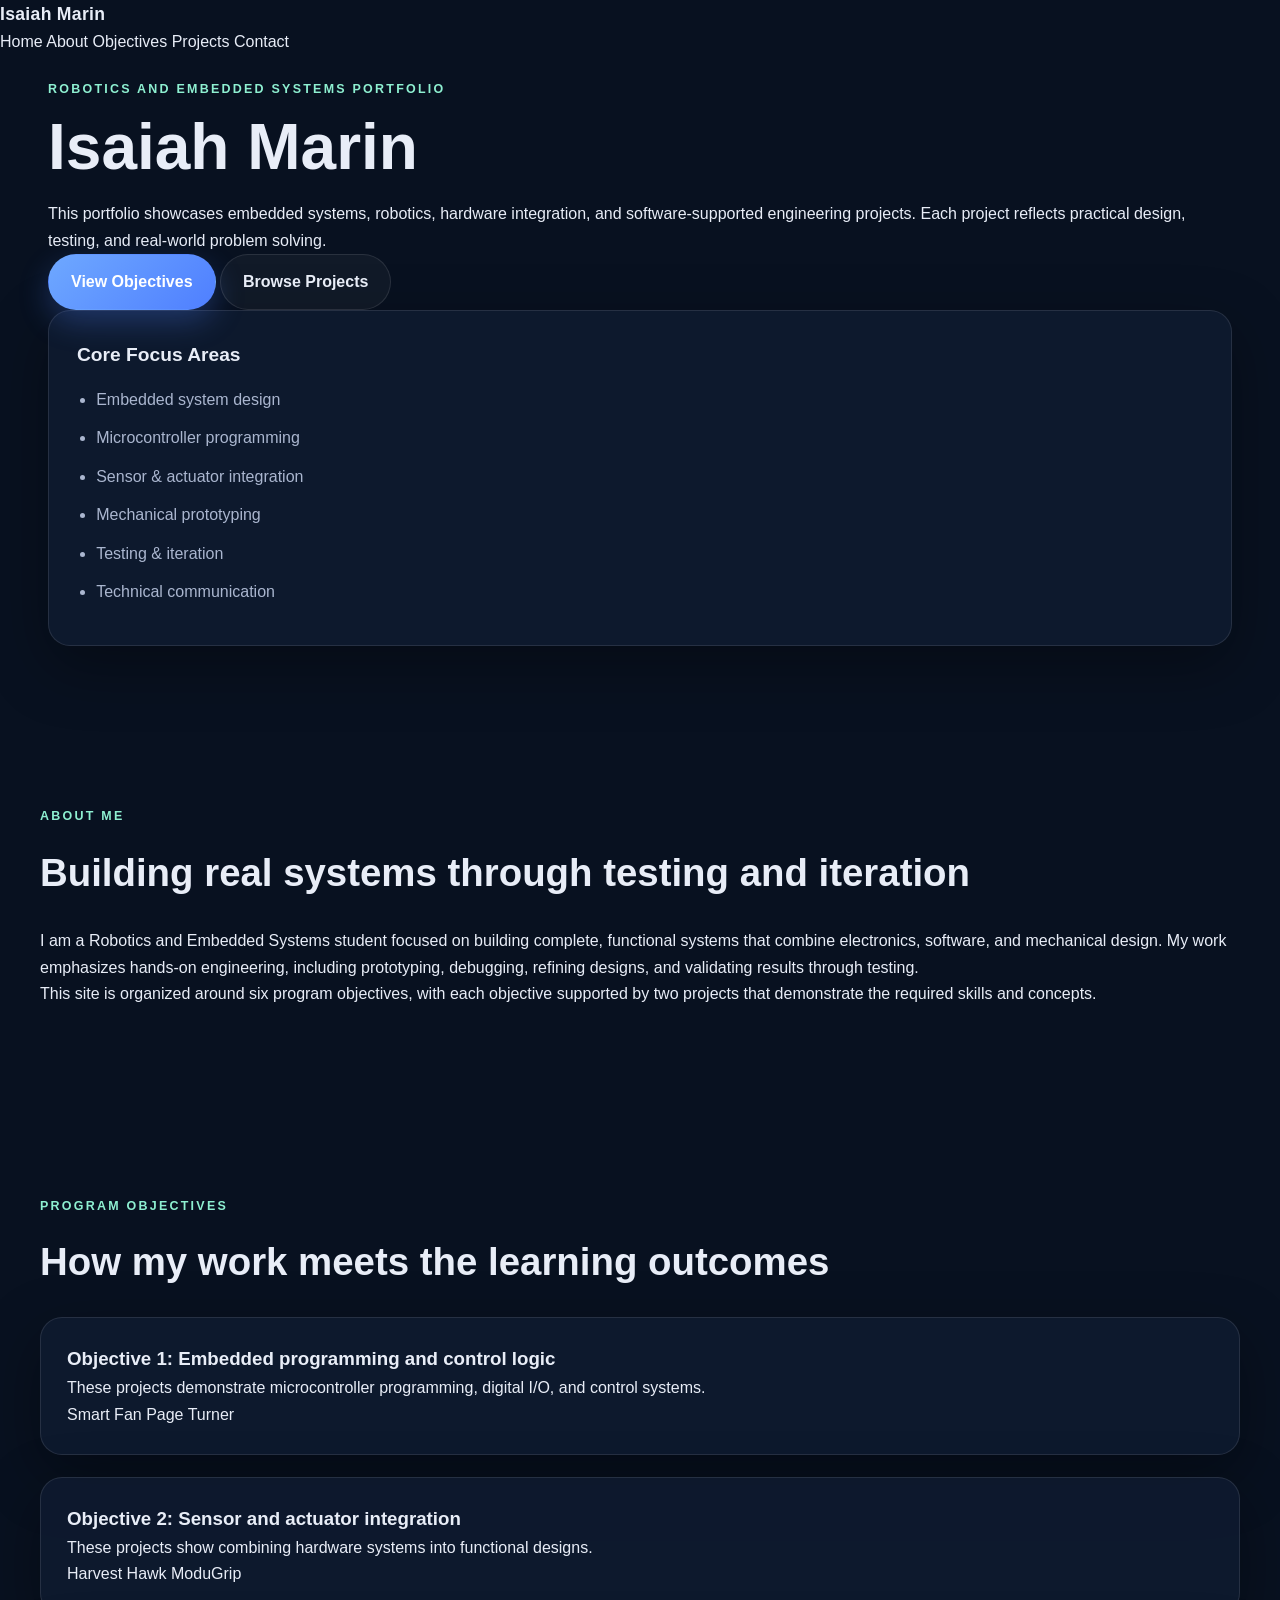
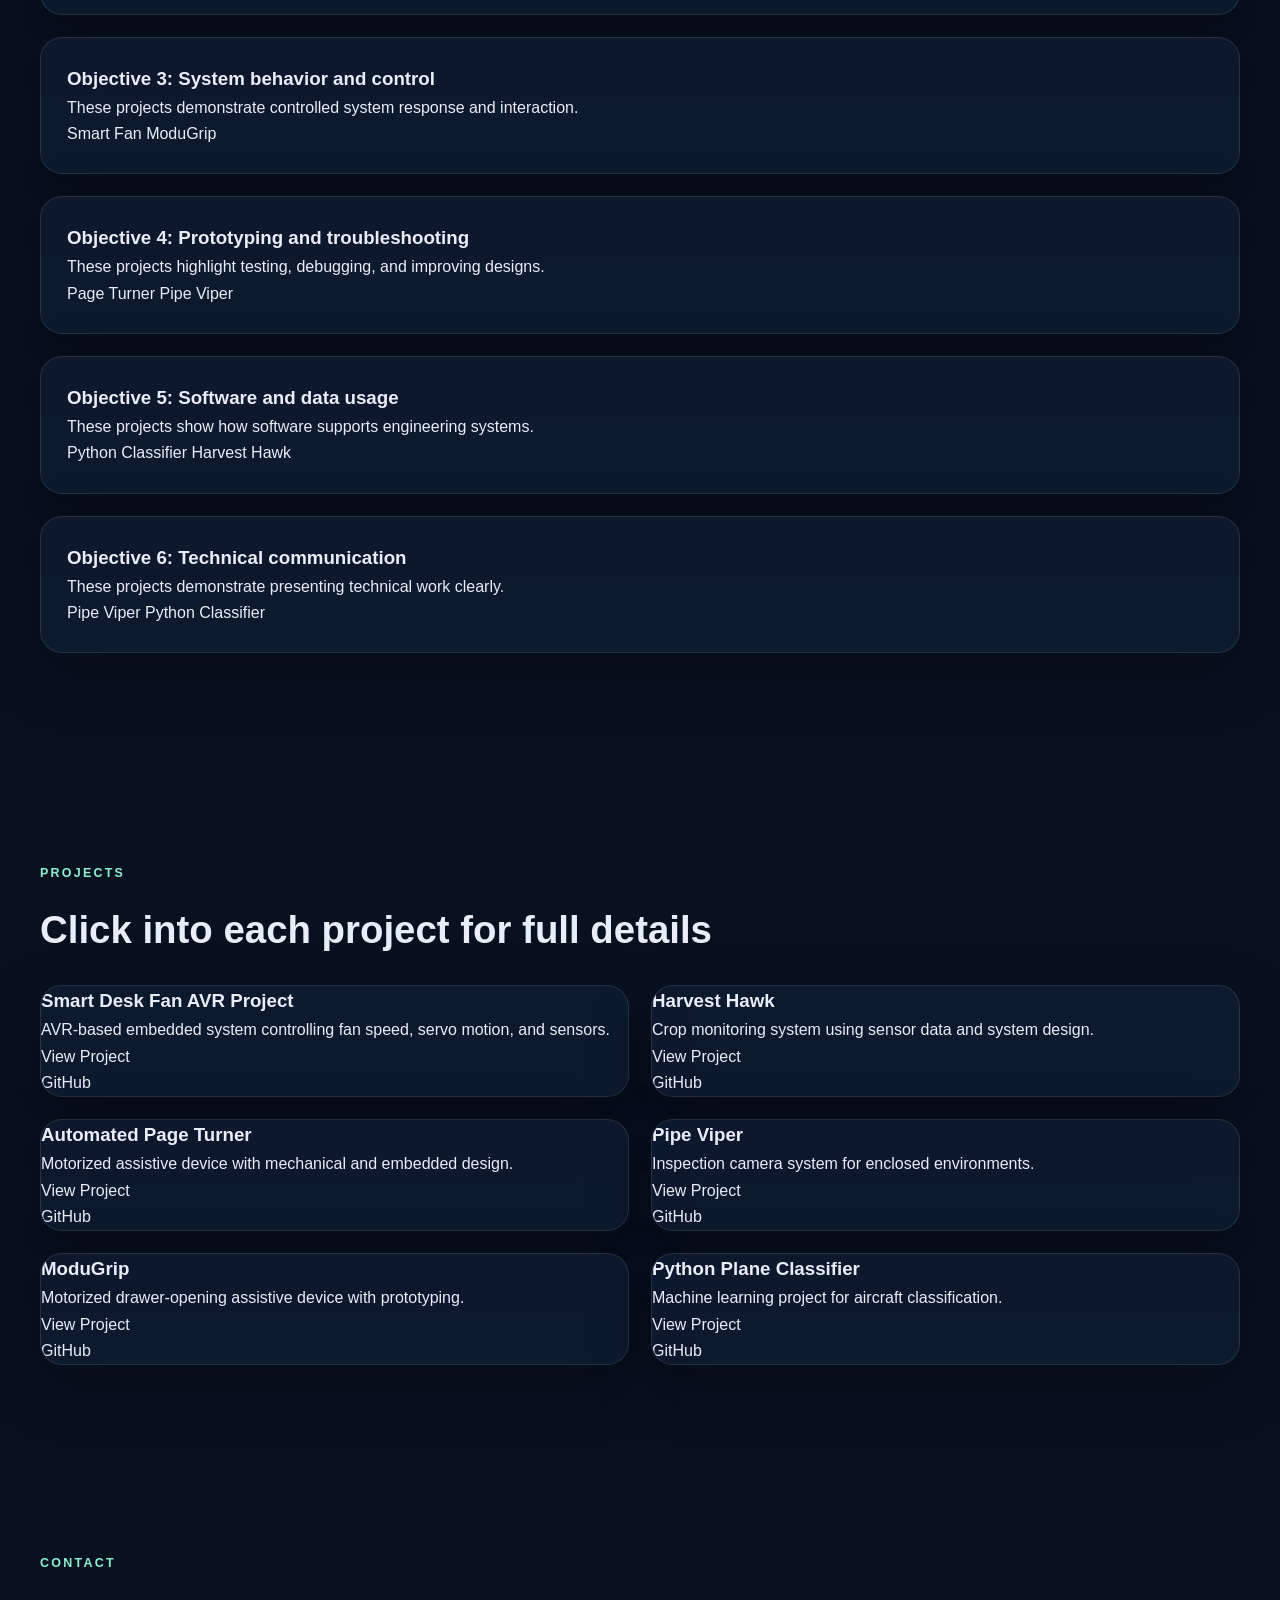
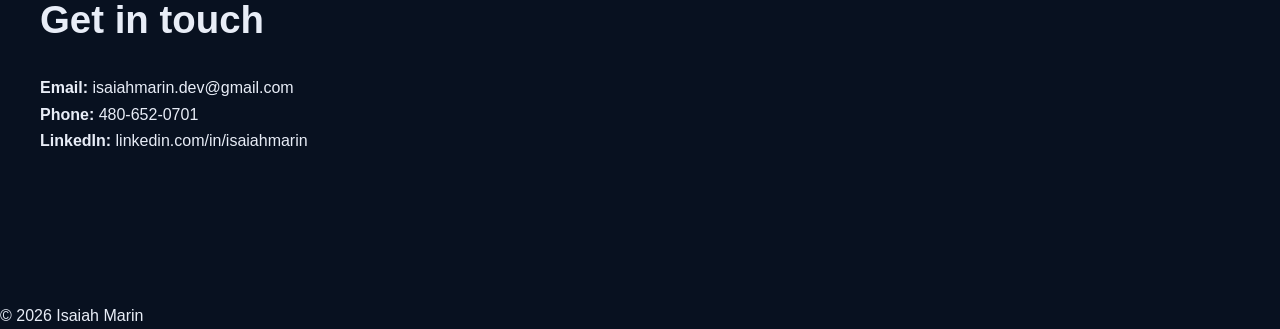
==== index.html @ 15bcbe4c "Update index.html" ====
<!DOCTYPE html>
<html lang="en">
<head>
  <meta charset="UTF-8" />
  <meta name="viewport" content="width=device-width, initial-scale=1.0" />
  <title>Isaiah Marin | Robotics and Embedded Systems Portfolio</title>
  <meta
    name="description"
    content="Robotics and Embedded Systems portfolio for Isaiah Marin featuring Smart Desk Fan, Harvest Hawk, Automated Page Turner, Pipe Viper, ModuGrip, and Python Plane Classifier."
  />
  <link rel="stylesheet" href="style.css" />
</head>
<body>
  <header class="site-header">
    <div class="container nav-container">
      <a href="index.html" class="logo">Isaiah Marin</a>

      <button class="menu-toggle" id="menu-toggle">☰</button>

      <nav class="site-nav" id="site-nav">
        <a href="#home">Home</a>
        <a href="#about">About</a>
        <a href="#objectives">Objectives</a>
        <a href="#projects">Projects</a>
        <a href="#contact">Contact</a>
      </nav>
    </div>
  </header>

  <main>

    <!-- HERO -->
    <section class="hero" id="home">
      <div class="container hero-grid">
        <div class="hero-text">
          <p class="eyebrow">Robotics and Embedded Systems Portfolio</p>
          <h1>Isaiah Marin</h1>
          <p class="hero-subtext">
            This portfolio showcases embedded systems, robotics, hardware integration,
            and software-supported engineering projects. Each project reflects practical
            design, testing, and real-world problem solving.
          </p>
          <div class="hero-actions">
            <a href="#objectives" class="btn btn-primary">View Objectives</a>
            <a href="#projects" class="btn btn-secondary">Browse Projects</a>
          </div>
        </div>

        <div class="hero-card">
          <h2>Core Focus Areas</h2>
          <ul>
            <li>Embedded system design</li>
            <li>Microcontroller programming</li>
            <li>Sensor & actuator integration</li>
            <li>Mechanical prototyping</li>
            <li>Testing & iteration</li>
            <li>Technical communication</li>
          </ul>
        </div>
      </div>
    </section>

    <!-- ABOUT -->
    <section class="section" id="about">
      <div class="container">
        <div class="section-heading">
          <p class="eyebrow">About Me</p>
          <h2>Building real systems through testing and iteration</h2>
        </div>

        <div class="content-card">
          <p>
            I am a Robotics and Embedded Systems student focused on building complete,
            functional systems that combine electronics, software, and mechanical design.
            My work emphasizes hands-on engineering, including prototyping, debugging,
            refining designs, and validating results through testing.
          </p>
          <p>
            This site is organized around six program objectives, with each objective
            supported by two projects that demonstrate the required skills and concepts.
          </p>
        </div>
      </div>
    </section>

    <!-- OBJECTIVES -->
    <section class="section section-alt" id="objectives">
      <div class="container">
        <div class="section-heading">
          <p class="eyebrow">Program Objectives</p>
          <h2>How my work meets the learning outcomes</h2>
        </div>

        <div class="objective-grid">

          <!-- OBJ 1 -->
          <article class="objective-card">
            <h3>Objective 1: Embedded programming and control logic</h3>
            <p>These projects demonstrate microcontroller programming, digital I/O, and control systems.</p>
            <div class="project-links">
              <a href="smart-fan.html" class="project-pill">Smart Fan</a>
              <a href="page-turner.html" class="project-pill">Page Turner</a>
            </div>
          </article>

          <!-- OBJ 2 -->
          <article class="objective-card">
            <h3>Objective 2: Sensor and actuator integration</h3>
            <p>These projects show combining hardware systems into functional designs.</p>
            <div class="project-links">
              <a href="harvest-hawk.html" class="project-pill">Harvest Hawk</a>
              <a href="modugrip.html" class="project-pill">ModuGrip</a>
            </div>
          </article>

          <!-- OBJ 3 -->
          <article class="objective-card">
            <h3>Objective 3: System behavior and control</h3>
            <p>These projects demonstrate controlled system response and interaction.</p>
            <div class="project-links">
              <a href="smart-fan.html" class="project-pill">Smart Fan</a>
              <a href="modugrip.html" class="project-pill">ModuGrip</a>
            </div>
          </article>

          <!-- OBJ 4 -->
          <article class="objective-card">
            <h3>Objective 4: Prototyping and troubleshooting</h3>
            <p>These projects highlight testing, debugging, and improving designs.</p>
            <div class="project-links">
              <a href="page-turner.html" class="project-pill">Page Turner</a>
              <a href="pipe-viper.html" class="project-pill">Pipe Viper</a>
            </div>
          </article>

          <!-- OBJ 5 -->
          <article class="objective-card">
            <h3>Objective 5: Software and data usage</h3>
            <p>These projects show how software supports engineering systems.</p>
            <div class="project-links">
              <a href="python-ml.html" class="project-pill">Python Classifier</a>
              <a href="harvest-hawk.html" class="project-pill">Harvest Hawk</a>
            </div>
          </article>

          <!-- OBJ 6 -->
          <article class="objective-card">
            <h3>Objective 6: Technical communication</h3>
            <p>These projects demonstrate presenting technical work clearly.</p>
            <div class="project-links">
              <a href="pipe-viper.html" class="project-pill">Pipe Viper</a>
              <a href="python-ml.html" class="project-pill">Python Classifier</a>
            </div>
          </article>

        </div>
      </div>
    </section>

    <!-- PROJECTS -->
    <section class="section" id="projects">
      <div class="container">
        <div class="section-heading">
          <p class="eyebrow">Projects</p>
          <h2>Click into each project for full details</h2>
        </div>

        <div class="project-grid">

          <article class="project-card">
            <h3>Smart Desk Fan AVR Project</h3>
            <p>AVR-based embedded system controlling fan speed, servo motion, and sensors.</p>
            <a href="smart-fan.html" class="text-link">View Project</a><br>
            <a href="https://github.com/IsaiahMarin/Smart-Fan" target="_blank">GitHub</a>
          </article>

          <article class="project-card">
            <h3>Harvest Hawk</h3>
            <p>Crop monitoring system using sensor data and system design.</p>
            <a href="harvest-hawk.html" class="text-link">View Project</a><br>
            <a href="https://github.com/IsaiahMarin/Harvest-Hawk" target="_blank">GitHub</a>
          </article>

          <article class="project-card">
            <h3>Automated Page Turner</h3>
            <p>Motorized assistive device with mechanical and embedded design.</p>
            <a href="page-turner.html" class="text-link">View Project</a><br>
            <a href="https://github.com/IsaiahMarin/Automated-Page-Turner" target="_blank">GitHub</a>
          </article>

          <article class="project-card">
            <h3>Pipe Viper</h3>
            <p>Inspection camera system for enclosed environments.</p>
            <a href="pipe-viper.html" class="text-link">View Project</a><br>
            <a href="https://github.com/IsaiahMarin/Pipe-Viper" target="_blank">GitHub</a>
          </article>

          <article class="project-card">
            <h3>ModuGrip</h3>
            <p>Motorized drawer-opening assistive device with prototyping.</p>
            <a href="modugrip.html" class="text-link">View Project</a><br>
            <a href="https://github.com/IsaiahMarin/Modugrip" target="_blank">GitHub</a>
          </article>

          <article class="project-card">
            <h3>Python Plane Classifier</h3>
            <p>Machine learning project for aircraft classification.</p>
            <a href="python-ml.html" class="text-link">View Project</a><br>
            <a href="https://github.com/IsaiahMarin/Plane-Classifier" target="_blank">GitHub</a>
          </article>

        </div>
      </div>
    </section>

    <!-- CONTACT -->
    <section class="section" id="contact">
      <div class="container">
        <div class="section-heading">
          <p class="eyebrow">Contact</p>
          <h2>Get in touch</h2>
        </div>

        <div class="content-card">
          <p><strong>Email:</strong> isaiahmarin.dev@gmail.com</p>
          <p><strong>Phone:</strong> 480-652-0701</p>
          <p><strong>LinkedIn:</strong>
            <a href="https://www.linkedin.com/in/isaiahmarin/" target="_blank">
              linkedin.com/in/isaiahmarin
            </a>
          </p>
        </div>
      </div>
    </section>

  </main>

  <footer class="site-footer">
    <div class="container">
      <p>© 2026 Isaiah Marin</p>
    </div>
  </footer>

  <script src="script.js"></script>
</body>
</html>
---- style.css ----
:root {
  --bg: #081120;
  --bg-secondary: #0f1b31;
  --panel: rgba(15, 27, 49, 0.82);
  --panel-strong: rgba(18, 31, 56, 0.95);
  --text: #e8edf7;
  --muted: #aab6cf;
  --accent: #6ea8ff;
  --accent-2: #8ef0d1;
  --border: rgba(255, 255, 255, 0.1);
  --shadow: 0 20px 60px rgba(0, 0, 0, 0.35);
  --radius: 22px;
  --max-width: 1200px;
}

* {
  margin: 0;
  padding: 0;
  box-sizing: border-box;
}

html {
  scroll-behavior: smooth;
}

body {
  font-family: Arial, Helvetica, sans-serif;
  background: var(--bg);
  color: var(--text);
  line-height: 1.65;
  overflow-x: hidden;
}

.site-bg {
  position: fixed;
  inset: 0;
  background:
    radial-gradient(circle at top left, rgba(110, 168, 255, 0.18), transparent 35%),
    radial-gradient(circle at top right, rgba(142, 240, 209, 0.12), transparent 30%),
    linear-gradient(180deg, #07101d 0%, #091426 40%, #081120 100%);
  z-index: -1;
}

a {
  text-decoration: none;
  color: inherit;
}

img {
  max-width: 100%;
  display: block;
}

ul {
  padding-left: 1.2rem;
}

.hero {
  width: 100%;
  padding: 24px 24px 80px;
}

.navbar {
  max-width: var(--max-width);
  margin: 0 auto 64px;
  padding: 18px 22px;
  display: flex;
  align-items: center;
  justify-content: space-between;
  background: rgba(7, 16, 29, 0.7);
  border: 1px solid var(--border);
  border-radius: 18px;
  backdrop-filter: blur(12px);
  box-shadow: var(--shadow);
  position: sticky;
  top: 16px;
  z-index: 100;
}

.logo {
  font-size: 1.1rem;
  font-weight: 700;
  letter-spacing: 0.3px;
}

.nav-links {
  display: flex;
  gap: 24px;
  align-items: center;
}

.nav-links a {
  color: var(--muted);
  transition: 0.25s ease;
}

.nav-links a:hover {
  color: var(--text);
}

.menu-toggle {
  display: none;
  background: transparent;
  border: 1px solid var(--border);
  color: var(--text);
  font-size: 1.25rem;
  padding: 8px 12px;
  border-radius: 12px;
  cursor: pointer;
}

.hero-content {
  max-width: var(--max-width);
  margin: 0 auto;
  min-height: 72vh;
  display: grid;
  grid-template-columns: 1.15fr 0.85fr;
  gap: 32px;
  align-items: center;
}

.eyebrow,
.section-label {
  color: var(--accent-2);
  text-transform: uppercase;
  letter-spacing: 0.18em;
  font-size: 0.78rem;
  margin-bottom: 14px;
  font-weight: 700;
}

.hero-text h1 {
  font-size: clamp(2.7rem, 5vw, 4.8rem);
  line-height: 1.05;
  margin-bottom: 20px;
  max-width: 12ch;
}

.hero-description {
  color: var(--muted);
  max-width: 640px;
  font-size: 1.08rem;
  margin-bottom: 28px;
}

.hero-buttons {
  display: flex;
  gap: 16px;
  flex-wrap: wrap;
}

.btn {
  display: inline-flex;
  align-items: center;
  justify-content: center;
  padding: 14px 22px;
  border-radius: 999px;
  font-weight: 700;
  transition: 0.25s ease;
  border: 1px solid transparent;
}

.btn:hover {
  transform: translateY(-2px);
}

.btn-primary {
  background: linear-gradient(135deg, var(--accent), #4f7fff);
  color: white;
  box-shadow: 0 12px 30px rgba(78, 128, 255, 0.28);
}

.btn-secondary {
  background: rgba(255, 255, 255, 0.04);
  border-color: var(--border);
  color: var(--text);
}

.hero-panel {
  display: flex;
  flex-direction: column;
  gap: 20px;
}

.hero-card,
.card,
.project-card,
.objective-card {
  background: var(--panel);
  border: 1px solid var(--border);
  border-radius: var(--radius);
  box-shadow: var(--shadow);
}

.hero-card {
  padding: 28px;
  transition: transform 0.25s ease, box-shadow 0.25s ease;
}

.hero-card:hover,
.card:hover {
  transform: translateY(-4px);
  box-shadow: 0 20px 50px rgba(0, 0, 0, 0.42);
}

.hero-card h2 {
  margin-bottom: 16px;
  font-size: 1.2rem;
}

.hero-card li {
  margin-bottom: 12px;
  color: var(--muted);
}

.hero-card li a:hover {
  color: var(--accent);
}

.mini-card p {
  color: var(--muted);
}

main {
  padding: 0 24px 40px;
}

.section {
  max-width: var(--max-width);
  margin: 0 auto 28px;
  padding: 80px 0;
}

.section-heading {
  margin-bottom: 24px;
}

.section-heading h2 {
  font-size: clamp(1.8rem, 3vw, 2.6rem);
}

.card,
.objective-card {
  padding: 26px;
  transition: transform 0.25s ease, box-shadow 0.25s ease;
  margin-bottom: 22px;
}

.card h1,
.card h2,
.card h3 {
  margin-bottom: 12px;
}

.card p + p {
  margin-top: 14px;
}

.card p,
.card li {
  color: var(--text);
}

.card strong {
  color: var(--text);
}

.project-grid {
  display: grid;
  grid-template-columns: repeat(2, 1fr);
  gap: 22px;
}

.project-card {
  overflow: hidden;
  transition: transform 0.25s ease, border-color 0.25s ease, box-shadow 0.25s ease;
}

.project-card:hover {
  transform: translateY(-6px);
  border-color: rgba(110, 168, 255, 0.35);
  box-shadow: 0 24px 60px rgba(0, 0, 0, 0.4);
}

.project-image {
  height: 220px;
  overflow: hidden;
  border-bottom: 1px solid var(--border);
}

.project-image img {
  width: 100%;
  height: 100%;
  object-fit: cover;
  transition: transform 0.45s ease;
}

.project-card:hover .project-image img {
  transform: scale(1.06);
}

.project-card-content {
  padding: 22px;
}

.project-card-content h3 {
  margin-bottom: 10px;
}

.project-card-content p {
  color: var(--muted);
  margin-bottom: 16px;
}

.project-link {
  color: var(--accent);
  font-weight: 700;
}

.contact-link {
  color: var(--accent);
  font-weight: 700;
}

.skills-wrap {
  display: flex;
  gap: 12px;
  flex-wrap: wrap;
}

.skill-pill {
  padding: 12px 16px;
  border-radius: 999px;
  background: rgba(255, 255, 255, 0.05);
  border: 1px solid var(--border);
  color: var(--text);
  transition: 0.2s ease;
}

.skill-pill:hover {
  transform: translateY(-2px);
  border-color: rgba(110, 168, 255, 0.35);
}

.footer {
  padding: 24px;
  text-align: center;
  color: var(--muted);
  border-top: 1px solid rgba(255, 255, 255, 0.06);
}

.fade-in {
  opacity: 1;
  transform: translateY(0);
  transition: opacity 0.8s ease, transform 0.8s ease;
}

.fade-in.show {
  opacity: 1;
  transform: translateY(0);
}

/* Project pages */
.project-hero {
  margin-bottom: 20px;
}

.project-subtitle {
  color: var(--muted);
  margin-top: 10px;
}

.card img {
  width: 100%;
  max-width: 100%;
  height: auto;
  display: block;
  margin: 0 auto;
  border-radius: 14px;
  box-shadow: 0 10px 25px rgba(0, 0, 0, 0.3);
}

.project-hero.card {
  padding: 32px 26px;
}

/* Standard large project image blocks */
.project-image-large {
  overflow: hidden;
  border-radius: var(--radius);
  margin-bottom: 20px;
}

.project-image-large img {
  width: 100%;
  height: 340px;
  object-fit: cover;
  transition: transform 0.4s ease;
}

.project-image-large:hover img {
  transform: scale(1.03);
}

/* Harvest Hawk side-by-side image row */
.harvest-hawk-image-row {
  display: grid;
  grid-template-columns: 1fr 1fr;
  gap: 20px;
  margin-bottom: 22px;
}

.image-card-half {
  padding: 14px;
  margin-bottom: 0;
}

.image-card-half img {
  width: 100%;
  height: 260px;
  object-fit: cover;
  display: block;
  border-radius: 12px;
}

/* Buttons / utility */
.scroll-top-btn {
  position: fixed;
  right: 22px;
  bottom: 22px;
  width: 48px;
  height: 48px;
  border: none;
  border-radius: 999px;
  background: linear-gradient(135deg, var(--accent), #4f7fff);
  color: white;
  font-size: 1.2rem;
  cursor: pointer;
  box-shadow: 0 12px 30px rgba(78, 128, 255, 0.28);
  display: none;
  z-index: 200;
}

.scroll-top-btn.show {
  display: inline-flex;
  align-items: center;
  justify-content: center;
}

/* Responsive */
@media (max-width: 980px) {
  .hero-content,
  .project-grid {
    grid-template-columns: 1fr;
  }

  .hero-text h1 {
    max-width: 14ch;
  }
}

@media (max-width: 760px) {
  .navbar {
    padding: 16px 18px;
    margin-bottom: 40px;
  }

  .menu-toggle {
    display: inline-flex;
  }

  .nav-links {
    position: absolute;
    top: calc(100% + 10px);
    right: 0;
    width: 220px;
    padding: 16px;
    background: rgba(8, 17, 32, 0.96);
    border: 1px solid var(--border);
    border-radius: 18px;
    display: none;
    flex-direction: column;
    align-items: flex-start;
    box-shadow: var(--shadow);
  }

  .nav-links.open,
  .nav-links.active {
    display: flex;
  }

  .hero {
    padding-top: 18px;
  }

  .hero-text h1 {
    font-size: 2.6rem;
    max-width: 100%;
  }

  .hero-description {
    font-size: 1rem;
  }

  .project-image {
    height: 180px;
  }

  .project-image-large img {
    height: 240px;
  }

  .harvest-hawk-image-row {
    grid-template-columns: 1fr;
  }

  .image-card-half img {
    height: auto;
  }
}

/* Lightbox (click to expand image) */
.lightbox {
  position: fixed;
  top: 0;
  left: 0;
  width: 100%;
  height: 100%;
  background: rgba(0,0,0,0.85);
  display: none;
  align-items: center;
  justify-content: center;
  z-index: 999;
}

.lightbox img {
  max-width: 90%;
  max-height: 90%;
  border-radius: 12px;
  box-shadow: 0 20px 60px rgba(0,0,0,0.6);
  cursor: zoom-out;
}

.expandable-img {
  cursor: zoom-in;
  transition: transform 0.25s ease;
}

.expandable-img:hover {
  transform: scale(1.02);
}

.project-gallery-grid {
  display: grid;
  grid-template-columns: repeat(2, 1fr);
  gap: 20px;
  margin-bottom: 22px;
}

.project-gallery-grid.two-up {
  grid-template-columns: repeat(2, 1fr);
}

.project-gallery-grid .card {
  margin-bottom: 0;
}

.project-gallery-grid img {
  width: 100%;
  height: 260px;
  object-fit: cover;
  display: block;
  border-radius: 12px;
}

@media (max-width: 760px) {
  .project-gallery-grid,
  .project-gallery-grid.two-up {
    grid-template-columns: 1fr;
  }

  .project-gallery-grid img {
    height: auto;
  }
}
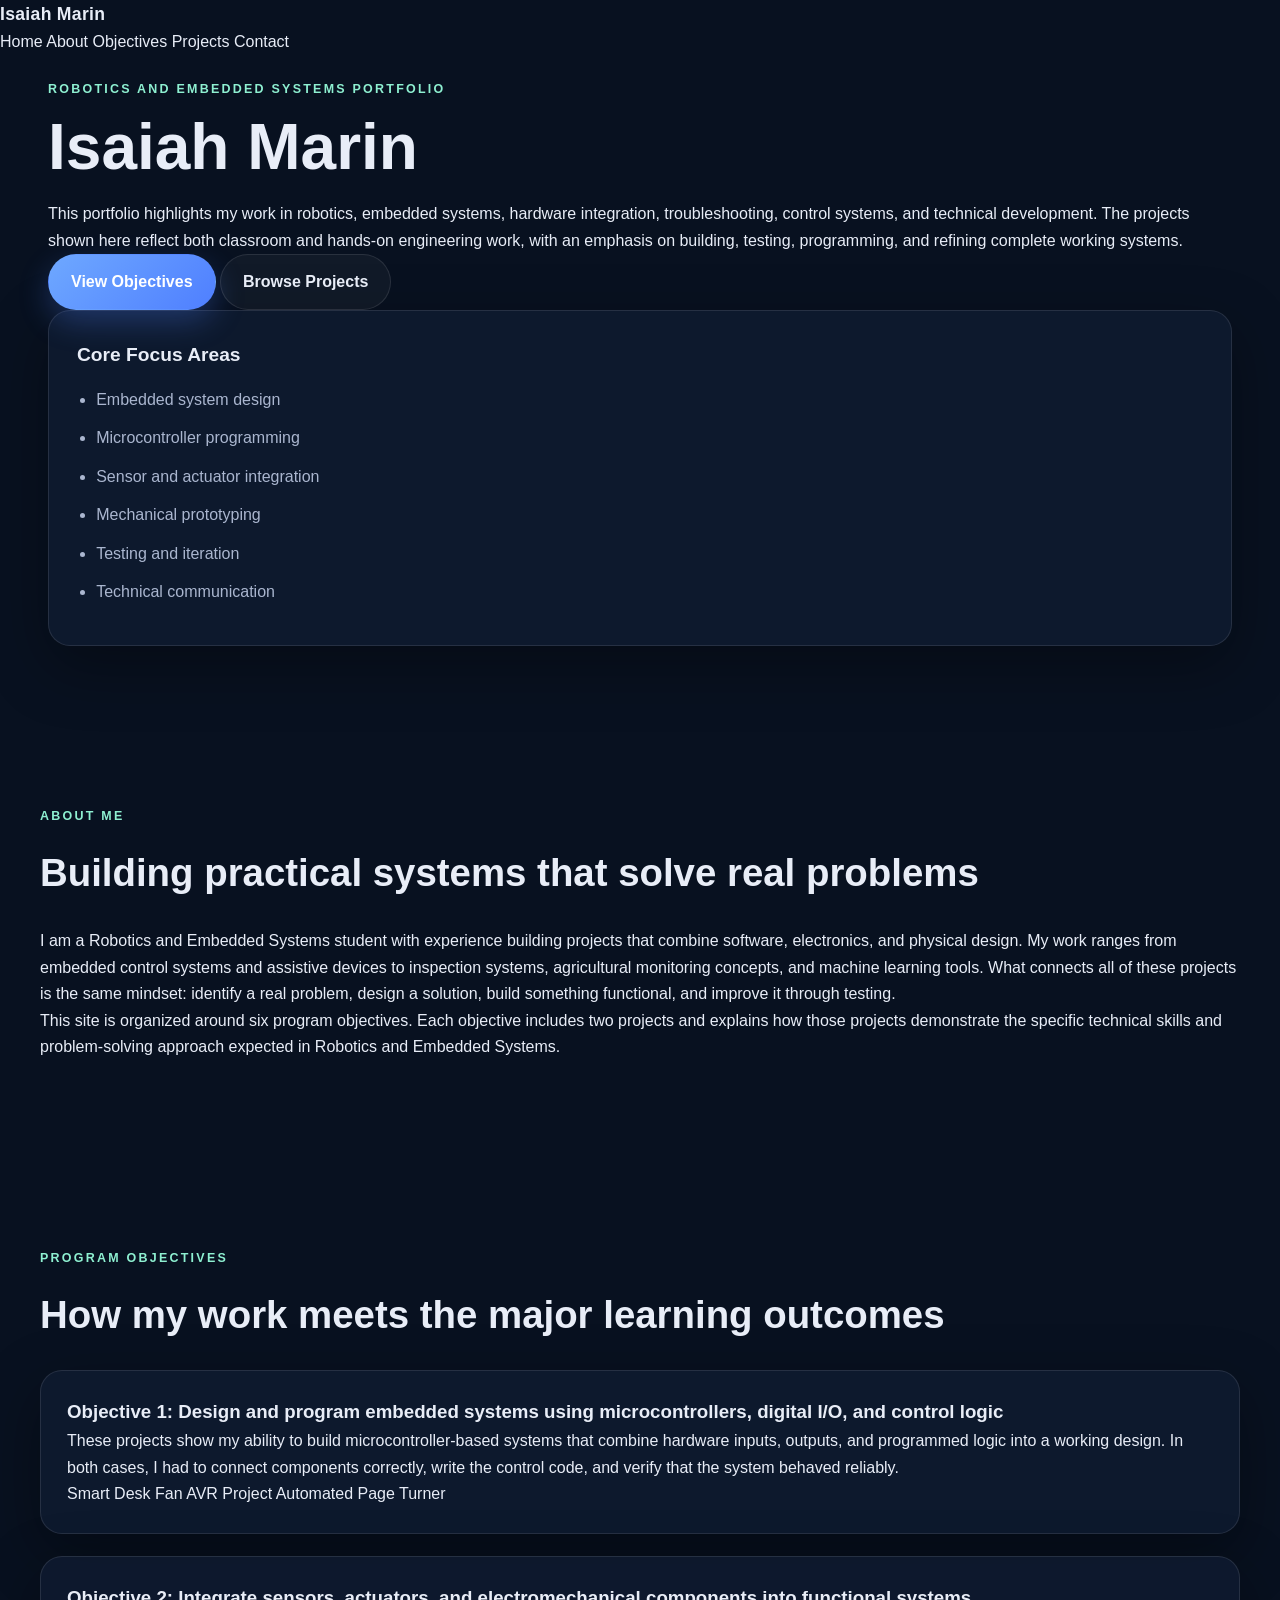
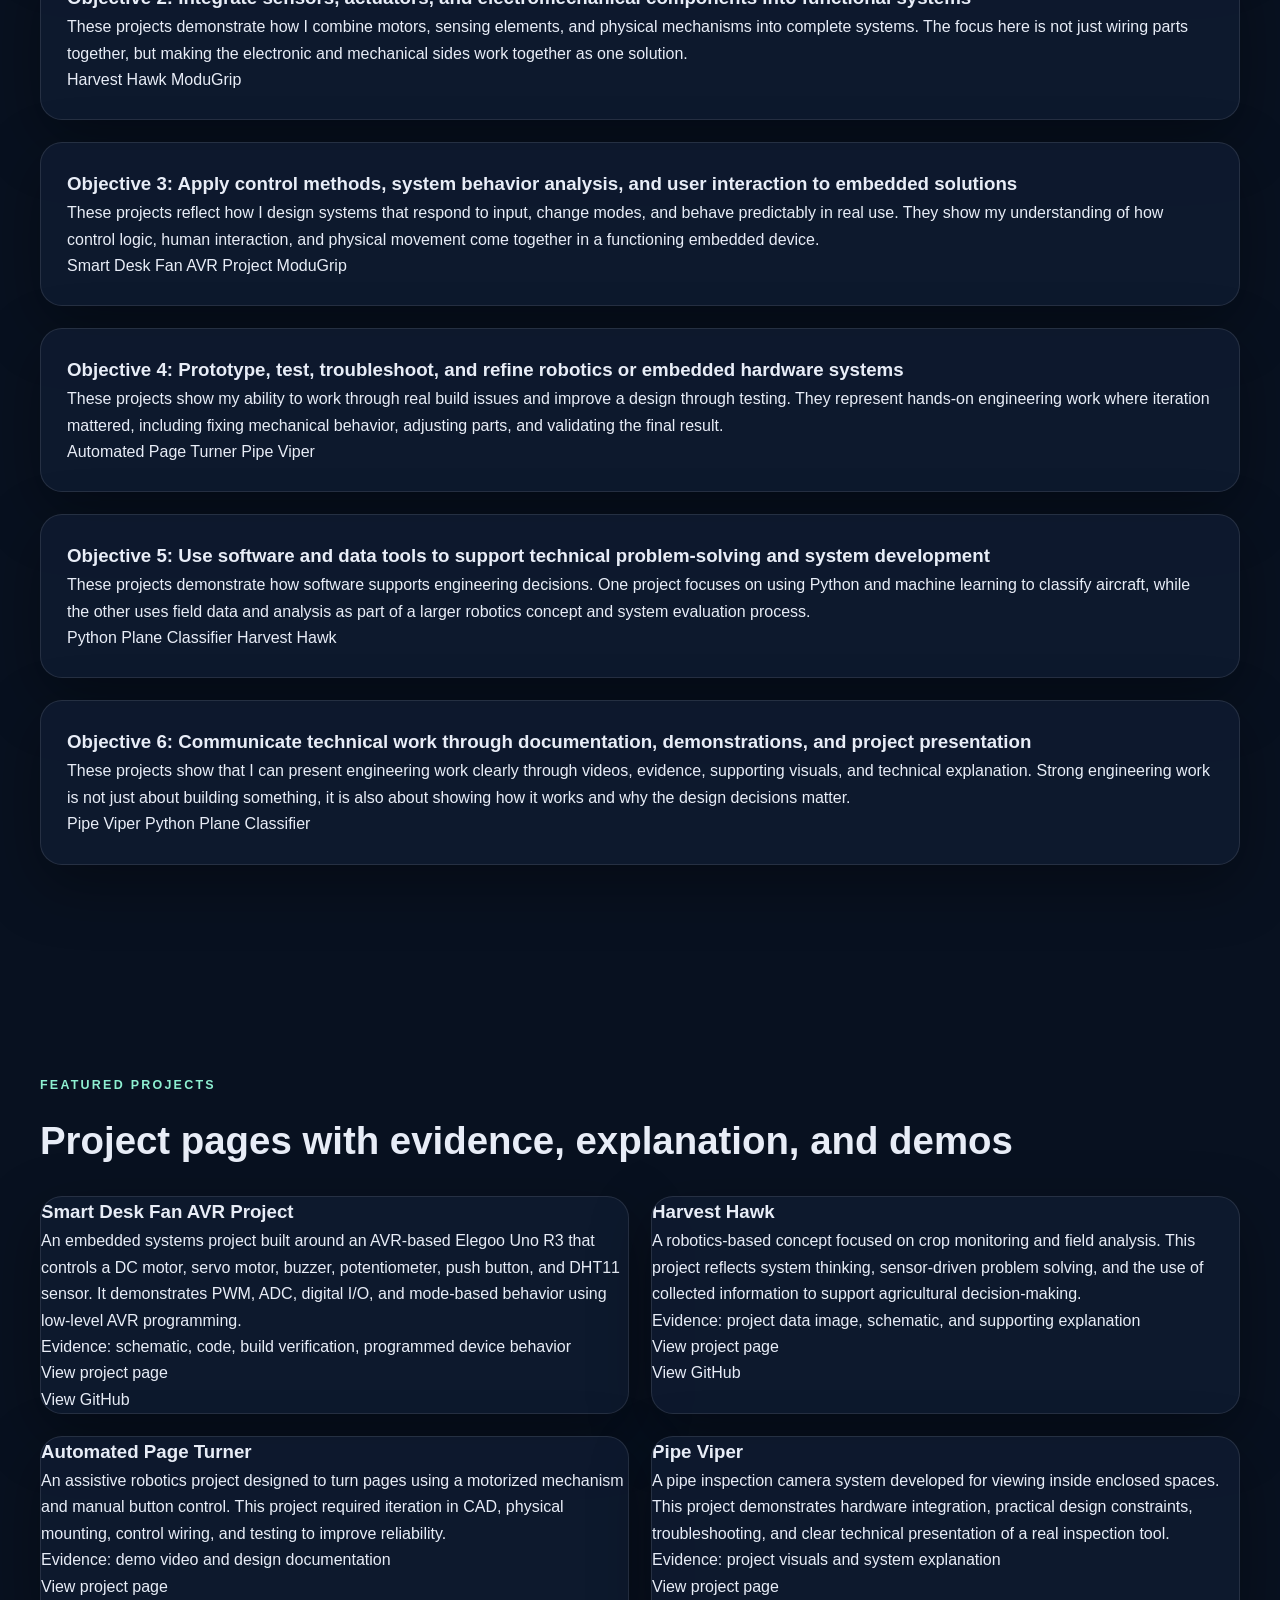
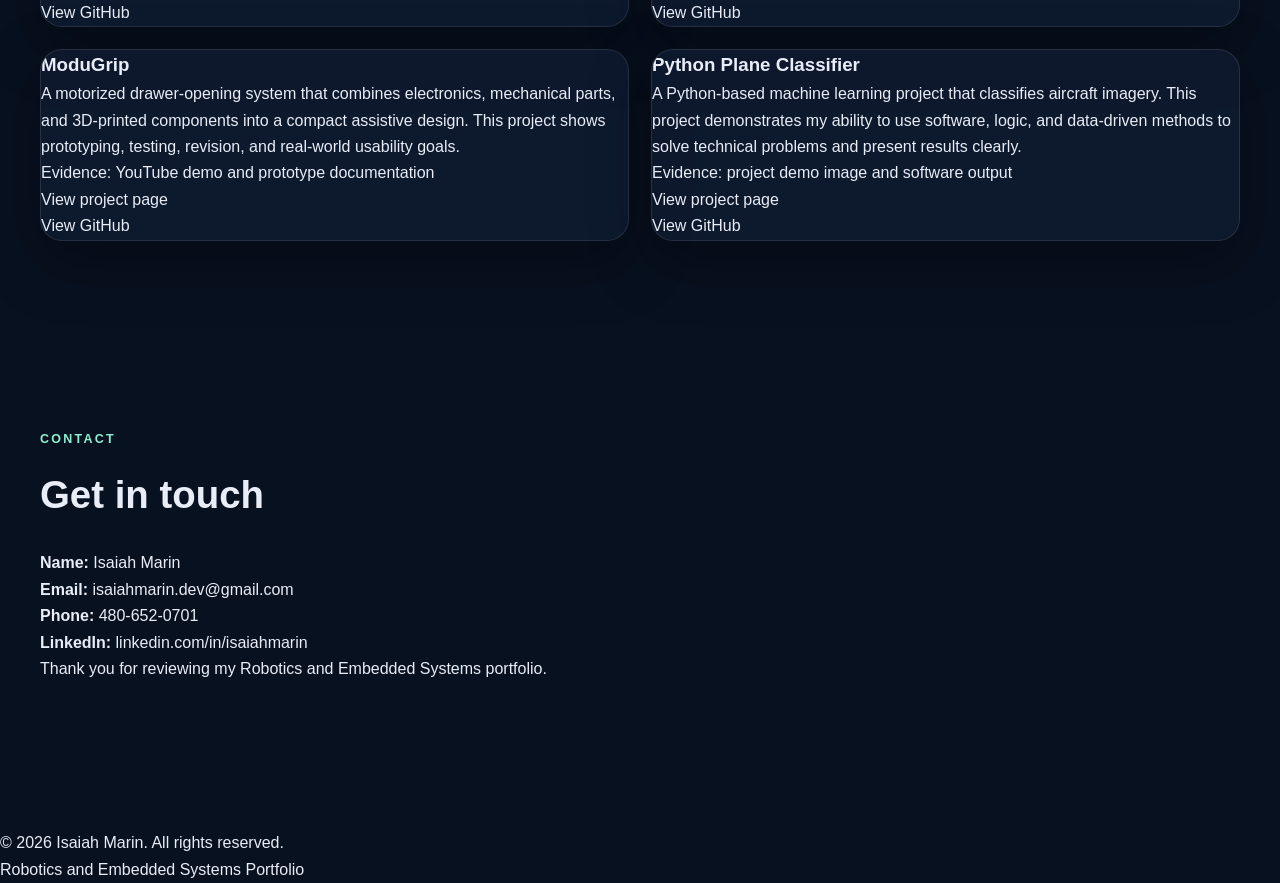
==== commit 12ad5467: "Update index.html" ====
--- a/index.html
+++ b/index.html
@@ -6,7 +6,7 @@
   <title>Isaiah Marin | Robotics and Embedded Systems Portfolio</title>
   <meta
     name="description"
-    content="Robotics and Embedded Systems portfolio for Isaiah Marin featuring Smart Desk Fan, Harvest Hawk, Automated Page Turner, Pipe Viper, ModuGrip, and Python Plane Classifier."
+    content="Robotics and Embedded Systems portfolio for Isaiah Marin featuring Smart Temperature-Controlled Desk Fan, Harvest Hawk, Automated Page Turner, Pipe Viper, ModuGrip, and Python Plane Classifier."
   />
   <link rel="stylesheet" href="style.css" />
 </head>
@@ -15,7 +15,9 @@
     <div class="container nav-container">
       <a href="index.html" class="logo">Isaiah Marin</a>
 
-      <button class="menu-toggle" id="menu-toggle">☰</button>
+      <button class="menu-toggle" id="menu-toggle" aria-label="Toggle navigation">
+        ☰
+      </button>
 
       <nav class="site-nav" id="site-nav">
         <a href="#home">Home</a>
@@ -28,17 +30,16 @@
   </header>
 
   <main>
-
-    <!-- HERO -->
     <section class="hero" id="home">
       <div class="container hero-grid">
         <div class="hero-text">
           <p class="eyebrow">Robotics and Embedded Systems Portfolio</p>
           <h1>Isaiah Marin</h1>
           <p class="hero-subtext">
-            This portfolio showcases embedded systems, robotics, hardware integration,
-            and software-supported engineering projects. Each project reflects practical
-            design, testing, and real-world problem solving.
+            This portfolio highlights my work in robotics, embedded systems, hardware integration,
+            troubleshooting, control systems, and technical development. The projects shown here
+            reflect both classroom and hands-on engineering work, with an emphasis on building,
+            testing, programming, and refining complete working systems.
           </p>
           <div class="hero-actions">
             <a href="#objectives" class="btn btn-primary">View Objectives</a>
@@ -51,169 +52,229 @@
           <ul>
             <li>Embedded system design</li>
             <li>Microcontroller programming</li>
-            <li>Sensor & actuator integration</li>
+            <li>Sensor and actuator integration</li>
             <li>Mechanical prototyping</li>
-            <li>Testing & iteration</li>
+            <li>Testing and iteration</li>
             <li>Technical communication</li>
           </ul>
         </div>
       </div>
     </section>
 
-    <!-- ABOUT -->
     <section class="section" id="about">
       <div class="container">
         <div class="section-heading">
           <p class="eyebrow">About Me</p>
-          <h2>Building real systems through testing and iteration</h2>
+          <h2>Building practical systems that solve real problems</h2>
         </div>
 
         <div class="content-card">
           <p>
-            I am a Robotics and Embedded Systems student focused on building complete,
-            functional systems that combine electronics, software, and mechanical design.
-            My work emphasizes hands-on engineering, including prototyping, debugging,
-            refining designs, and validating results through testing.
+            I am a Robotics and Embedded Systems student with experience building projects that combine
+            software, electronics, and physical design. My work ranges from embedded control systems and
+            assistive devices to inspection systems, agricultural monitoring concepts, and machine learning tools.
+            What connects all of these projects is the same mindset: identify a real problem, design a solution,
+            build something functional, and improve it through testing.
           </p>
           <p>
-            This site is organized around six program objectives, with each objective
-            supported by two projects that demonstrate the required skills and concepts.
+            This site is organized around six program objectives. Each objective includes two projects
+            and explains how those projects demonstrate the specific technical skills and problem-solving
+            approach expected in Robotics and Embedded Systems.
           </p>
         </div>
       </div>
     </section>
 
-    <!-- OBJECTIVES -->
     <section class="section section-alt" id="objectives">
       <div class="container">
         <div class="section-heading">
           <p class="eyebrow">Program Objectives</p>
-          <h2>How my work meets the learning outcomes</h2>
+          <h2>How my work meets the major learning outcomes</h2>
         </div>
 
         <div class="objective-grid">
-
-          <!-- OBJ 1 -->
-          <article class="objective-card">
-            <h3>Objective 1: Embedded programming and control logic</h3>
-            <p>These projects demonstrate microcontroller programming, digital I/O, and control systems.</p>
-            <div class="project-links">
-              <a href="smart-fan.html" class="project-pill">Smart Fan</a>
-              <a href="page-turner.html" class="project-pill">Page Turner</a>
-            </div>
-          </article>
-
-          <!-- OBJ 2 -->
-          <article class="objective-card">
-            <h3>Objective 2: Sensor and actuator integration</h3>
-            <p>These projects show combining hardware systems into functional designs.</p>
+          <article class="objective-card">
+            <h3>Objective 1: Design and program embedded systems using microcontrollers, digital I/O, and control logic</h3>
+            <p>
+              These projects show my ability to build microcontroller-based systems that combine hardware
+              inputs, outputs, and programmed logic into a working design. In both cases, I had to connect
+              components correctly, write the control code, and verify that the system behaved reliably.
+            </p>
+
+            <div class="project-links">
+              <a href="smart-fan.html" class="project-pill">Smart Desk Fan AVR Project</a>
+              <a href="page-turner.html" class="project-pill">Automated Page Turner</a>
+            </div>
+          </article>
+
+          <article class="objective-card">
+            <h3>Objective 2: Integrate sensors, actuators, and electromechanical components into functional systems</h3>
+            <p>
+              These projects demonstrate how I combine motors, sensing elements, and physical mechanisms
+              into complete systems. The focus here is not just wiring parts together, but making the
+              electronic and mechanical sides work together as one solution.
+            </p>
+
             <div class="project-links">
               <a href="harvest-hawk.html" class="project-pill">Harvest Hawk</a>
               <a href="modugrip.html" class="project-pill">ModuGrip</a>
             </div>
           </article>
 
-          <!-- OBJ 3 -->
-          <article class="objective-card">
-            <h3>Objective 3: System behavior and control</h3>
-            <p>These projects demonstrate controlled system response and interaction.</p>
-            <div class="project-links">
-              <a href="smart-fan.html" class="project-pill">Smart Fan</a>
+          <article class="objective-card">
+            <h3>Objective 3: Apply control methods, system behavior analysis, and user interaction to embedded solutions</h3>
+            <p>
+              These projects reflect how I design systems that respond to input, change modes, and behave
+              predictably in real use. They show my understanding of how control logic, human interaction,
+              and physical movement come together in a functioning embedded device.
+            </p>
+
+            <div class="project-links">
+              <a href="smart-fan.html" class="project-pill">Smart Desk Fan AVR Project</a>
               <a href="modugrip.html" class="project-pill">ModuGrip</a>
             </div>
           </article>
 
-          <!-- OBJ 4 -->
-          <article class="objective-card">
-            <h3>Objective 4: Prototyping and troubleshooting</h3>
-            <p>These projects highlight testing, debugging, and improving designs.</p>
-            <div class="project-links">
-              <a href="page-turner.html" class="project-pill">Page Turner</a>
+          <article class="objective-card">
+            <h3>Objective 4: Prototype, test, troubleshoot, and refine robotics or embedded hardware systems</h3>
+            <p>
+              These projects show my ability to work through real build issues and improve a design through
+              testing. They represent hands-on engineering work where iteration mattered, including fixing
+              mechanical behavior, adjusting parts, and validating the final result.
+            </p>
+
+            <div class="project-links">
+              <a href="page-turner.html" class="project-pill">Automated Page Turner</a>
               <a href="pipe-viper.html" class="project-pill">Pipe Viper</a>
             </div>
           </article>
 
-          <!-- OBJ 5 -->
-          <article class="objective-card">
-            <h3>Objective 5: Software and data usage</h3>
-            <p>These projects show how software supports engineering systems.</p>
-            <div class="project-links">
-              <a href="python-ml.html" class="project-pill">Python Classifier</a>
+          <article class="objective-card">
+            <h3>Objective 5: Use software and data tools to support technical problem-solving and system development</h3>
+            <p>
+              These projects demonstrate how software supports engineering decisions. One project focuses on
+              using Python and machine learning to classify aircraft, while the other uses field data and
+              analysis as part of a larger robotics concept and system evaluation process.
+            </p>
+
+            <div class="project-links">
+              <a href="python-ml.html" class="project-pill">Python Plane Classifier</a>
               <a href="harvest-hawk.html" class="project-pill">Harvest Hawk</a>
             </div>
           </article>
 
-          <!-- OBJ 6 -->
-          <article class="objective-card">
-            <h3>Objective 6: Technical communication</h3>
-            <p>These projects demonstrate presenting technical work clearly.</p>
+          <article class="objective-card">
+            <h3>Objective 6: Communicate technical work through documentation, demonstrations, and project presentation</h3>
+            <p>
+              These projects show that I can present engineering work clearly through videos, evidence,
+              supporting visuals, and technical explanation. Strong engineering work is not just about
+              building something, it is also about showing how it works and why the design decisions matter.
+            </p>
+
             <div class="project-links">
               <a href="pipe-viper.html" class="project-pill">Pipe Viper</a>
-              <a href="python-ml.html" class="project-pill">Python Classifier</a>
-            </div>
-          </article>
-
-        </div>
-      </div>
-    </section>
-
-    <!-- PROJECTS -->
+              <a href="python-ml.html" class="project-pill">Python Plane Classifier</a>
+            </div>
+          </article>
+        </div>
+      </div>
+    </section>
+
     <section class="section" id="projects">
       <div class="container">
         <div class="section-heading">
-          <p class="eyebrow">Projects</p>
-          <h2>Click into each project for full details</h2>
+          <p class="eyebrow">Featured Projects</p>
+          <h2>Project pages with evidence, explanation, and demos</h2>
         </div>
 
         <div class="project-grid">
-
           <article class="project-card">
             <h3>Smart Desk Fan AVR Project</h3>
-            <p>AVR-based embedded system controlling fan speed, servo motion, and sensors.</p>
-            <a href="smart-fan.html" class="text-link">View Project</a><br>
-            <a href="https://github.com/IsaiahMarin/Smart-Fan" target="_blank">GitHub</a>
+            <p>
+              An embedded systems project built around an AVR-based Elegoo Uno R3 that controls a DC motor,
+              servo motor, buzzer, potentiometer, push button, and DHT11 sensor. It demonstrates PWM,
+              ADC, digital I/O, and mode-based behavior using low-level AVR programming.
+            </p>
+            <p class="project-meta">
+              Evidence: schematic, code, build verification, programmed device behavior
+            </p>
+            <a href="smart-fan.html" class="text-link">View project page</a><br>
+            <a href="https://github.com/IsaiahMarin/Smart-Fan" class="text-link" target="_blank">View GitHub</a>
           </article>
 
           <article class="project-card">
             <h3>Harvest Hawk</h3>
-            <p>Crop monitoring system using sensor data and system design.</p>
-            <a href="harvest-hawk.html" class="text-link">View Project</a><br>
-            <a href="https://github.com/IsaiahMarin/Harvest-Hawk" target="_blank">GitHub</a>
+            <p>
+              A robotics-based concept focused on crop monitoring and field analysis. This project reflects
+              system thinking, sensor-driven problem solving, and the use of collected information to support
+              agricultural decision-making.
+            </p>
+            <p class="project-meta">
+              Evidence: project data image, schematic, and supporting explanation
+            </p>
+            <a href="harvest-hawk.html" class="text-link">View project page</a><br>
+            <a href="https://github.com/IsaiahMarin/Harvest-Hawk" class="text-link" target="_blank">View GitHub</a>
           </article>
 
           <article class="project-card">
             <h3>Automated Page Turner</h3>
-            <p>Motorized assistive device with mechanical and embedded design.</p>
-            <a href="page-turner.html" class="text-link">View Project</a><br>
-            <a href="https://github.com/IsaiahMarin/Automated-Page-Turner" target="_blank">GitHub</a>
+            <p>
+              An assistive robotics project designed to turn pages using a motorized mechanism and manual
+              button control. This project required iteration in CAD, physical mounting, control wiring,
+              and testing to improve reliability.
+            </p>
+            <p class="project-meta">
+              Evidence: demo video and design documentation
+            </p>
+            <a href="page-turner.html" class="text-link">View project page</a><br>
+            <a href="https://github.com/IsaiahMarin/Automated-Page-Turner" class="text-link" target="_blank">View GitHub</a>
           </article>
 
           <article class="project-card">
             <h3>Pipe Viper</h3>
-            <p>Inspection camera system for enclosed environments.</p>
-            <a href="pipe-viper.html" class="text-link">View Project</a><br>
-            <a href="https://github.com/IsaiahMarin/Pipe-Viper" target="_blank">GitHub</a>
+            <p>
+              A pipe inspection camera system developed for viewing inside enclosed spaces. This project
+              demonstrates hardware integration, practical design constraints, troubleshooting, and clear
+              technical presentation of a real inspection tool.
+            </p>
+            <p class="project-meta">
+              Evidence: project visuals and system explanation
+            </p>
+            <a href="pipe-viper.html" class="text-link">View project page</a><br>
+            <a href="https://github.com/IsaiahMarin/Pipe-Viper" class="text-link" target="_blank">View GitHub</a>
           </article>
 
           <article class="project-card">
             <h3>ModuGrip</h3>
-            <p>Motorized drawer-opening assistive device with prototyping.</p>
-            <a href="modugrip.html" class="text-link">View Project</a><br>
-            <a href="https://github.com/IsaiahMarin/Modugrip" target="_blank">GitHub</a>
+            <p>
+              A motorized drawer-opening system that combines electronics, mechanical parts, and 3D-printed
+              components into a compact assistive design. This project shows prototyping, testing, revision,
+              and real-world usability goals.
+            </p>
+            <p class="project-meta">
+              Evidence: YouTube demo and prototype documentation
+            </p>
+            <a href="modugrip.html" class="text-link">View project page</a><br>
+            <a href="https://github.com/IsaiahMarin/Modugrip" class="text-link" target="_blank">View GitHub</a>
           </article>
 
           <article class="project-card">
             <h3>Python Plane Classifier</h3>
-            <p>Machine learning project for aircraft classification.</p>
-            <a href="python-ml.html" class="text-link">View Project</a><br>
-            <a href="https://github.com/IsaiahMarin/Plane-Classifier" target="_blank">GitHub</a>
-          </article>
-
-        </div>
-      </div>
-    </section>
-
-    <!-- CONTACT -->
+            <p>
+              A Python-based machine learning project that classifies aircraft imagery. This project
+              demonstrates my ability to use software, logic, and data-driven methods to solve technical
+              problems and present results clearly.
+            </p>
+            <p class="project-meta">
+              Evidence: project demo image and software output
+            </p>
+            <a href="python-ml.html" class="text-link">View project page</a><br>
+            <a href="https://github.com/IsaiahMarin/Plane-Classifier" class="text-link" target="_blank">View GitHub</a>
+          </article>
+        </div>
+      </div>
+    </section>
+
     <section class="section" id="contact">
       <div class="container">
         <div class="section-heading">
@@ -222,22 +283,22 @@
         </div>
 
         <div class="content-card">
+          <p><strong>Name:</strong> Isaiah Marin</p>
           <p><strong>Email:</strong> isaiahmarin.dev@gmail.com</p>
           <p><strong>Phone:</strong> 480-652-0701</p>
-          <p><strong>LinkedIn:</strong>
-            <a href="https://www.linkedin.com/in/isaiahmarin/" target="_blank">
-              linkedin.com/in/isaiahmarin
-            </a>
+          <p><strong>LinkedIn:</strong> <a href="https://www.linkedin.com/in/isaiahmarin/" target="_blank">linkedin.com/in/isaiahmarin</a></p>
+          <p>
+            Thank you for reviewing my Robotics and Embedded Systems portfolio.
           </p>
         </div>
       </div>
     </section>
-
   </main>
 
   <footer class="site-footer">
-    <div class="container">
-      <p>© 2026 Isaiah Marin</p>
+    <div class="container footer-container">
+      <p>© 2026 Isaiah Marin. All rights reserved.</p>
+      <p>Robotics and Embedded Systems Portfolio</p>
     </div>
   </footer>
 
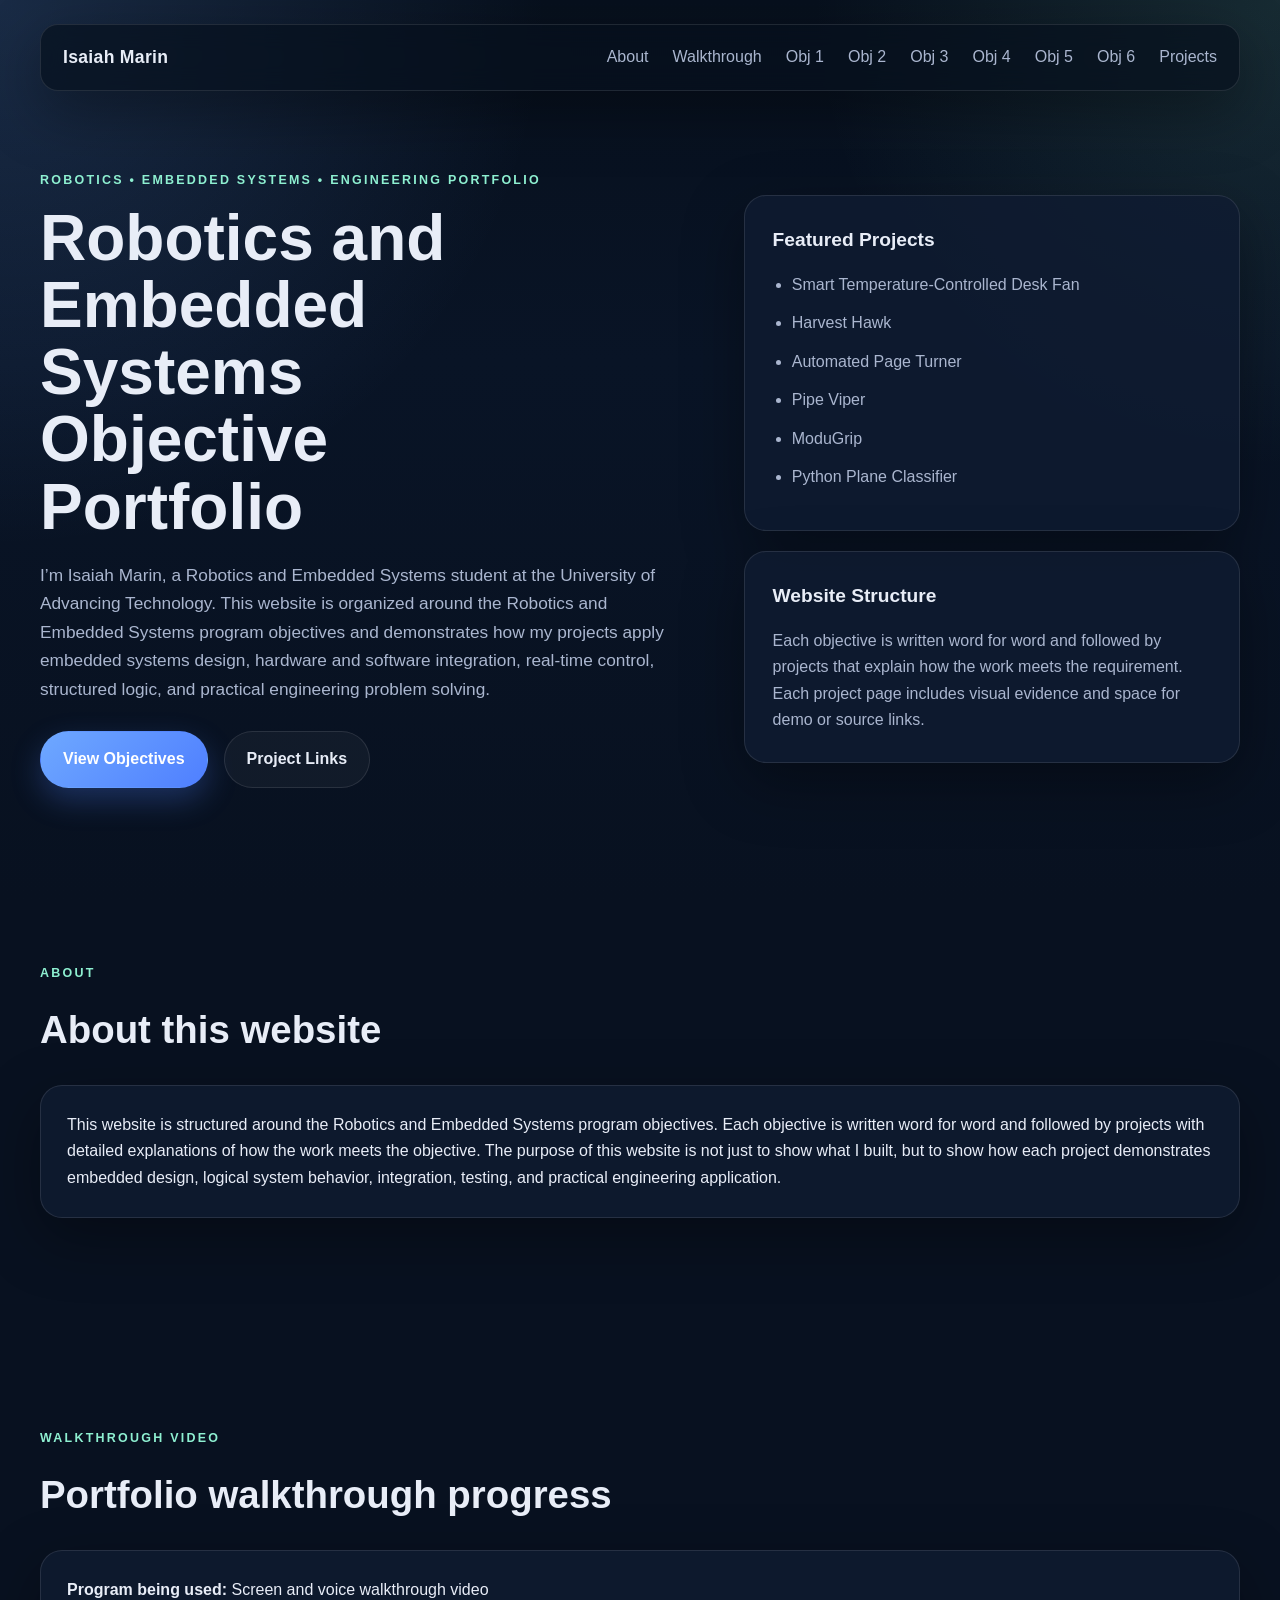
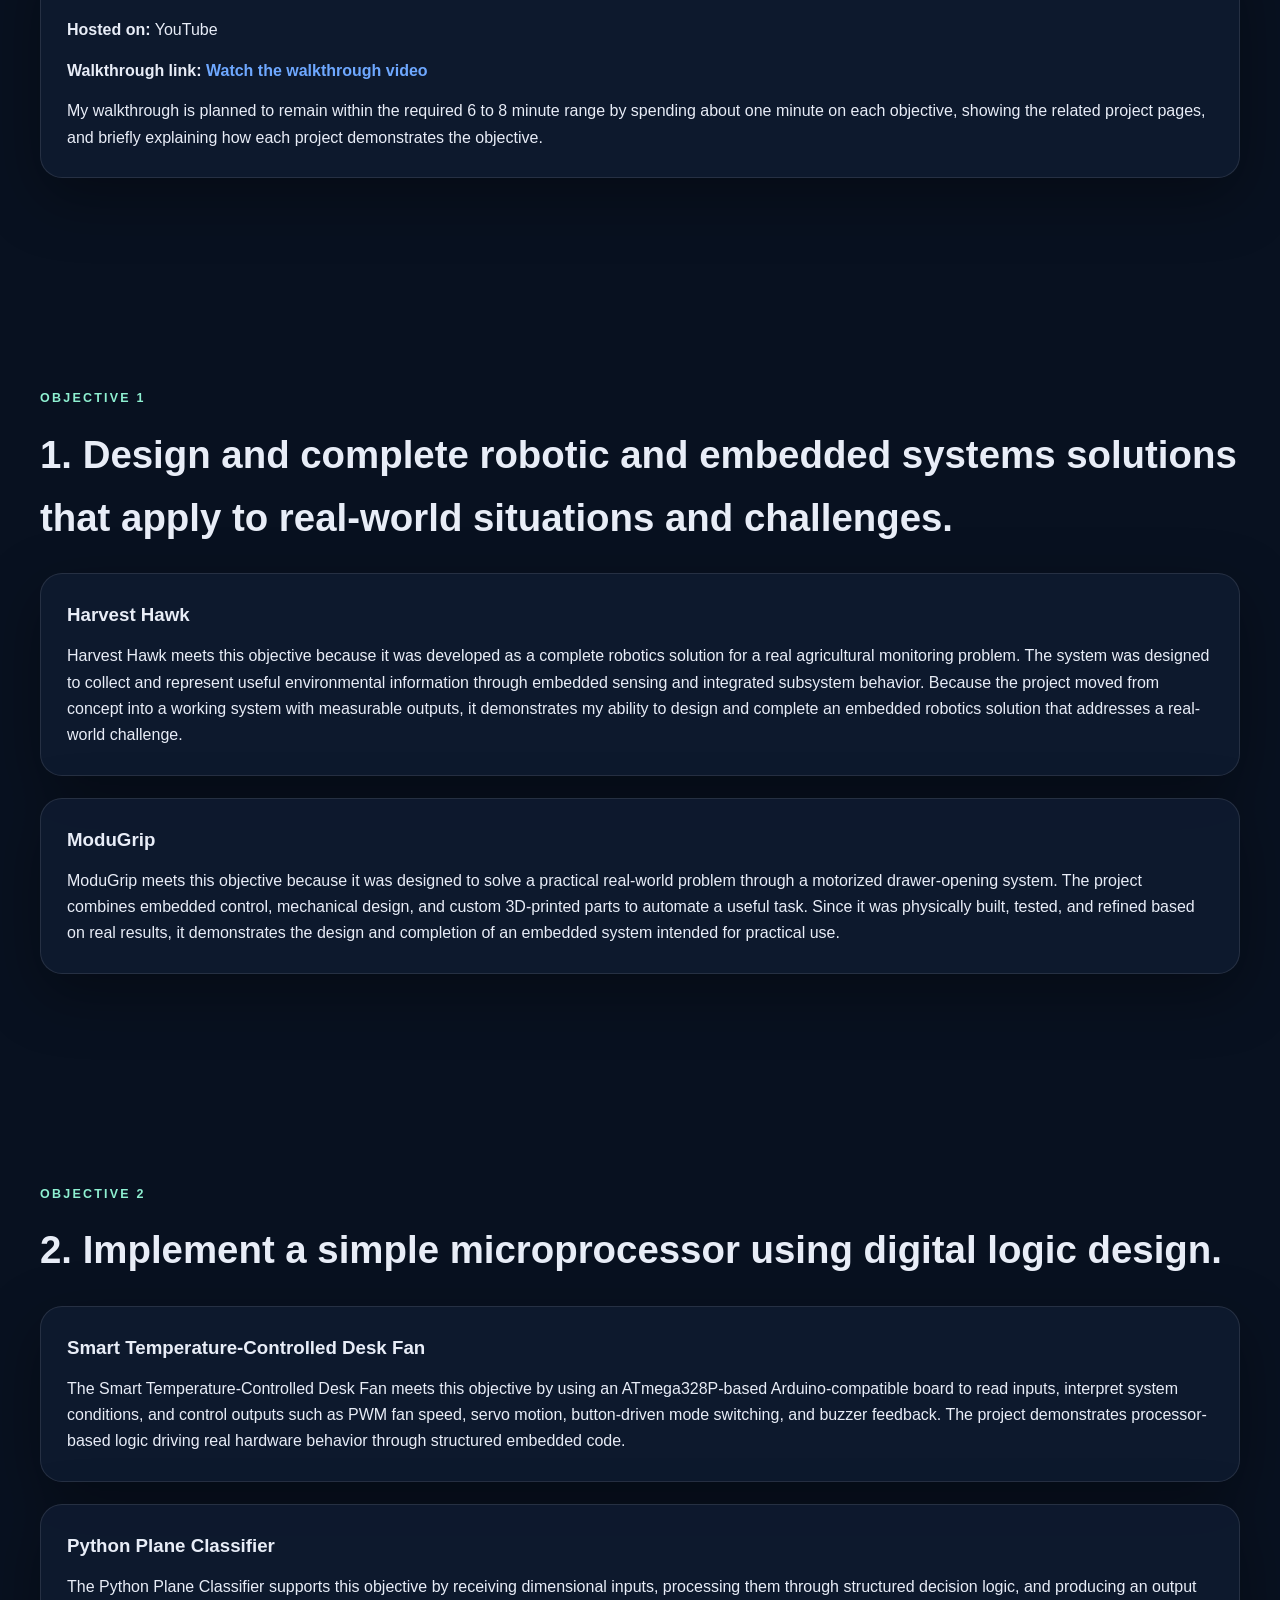
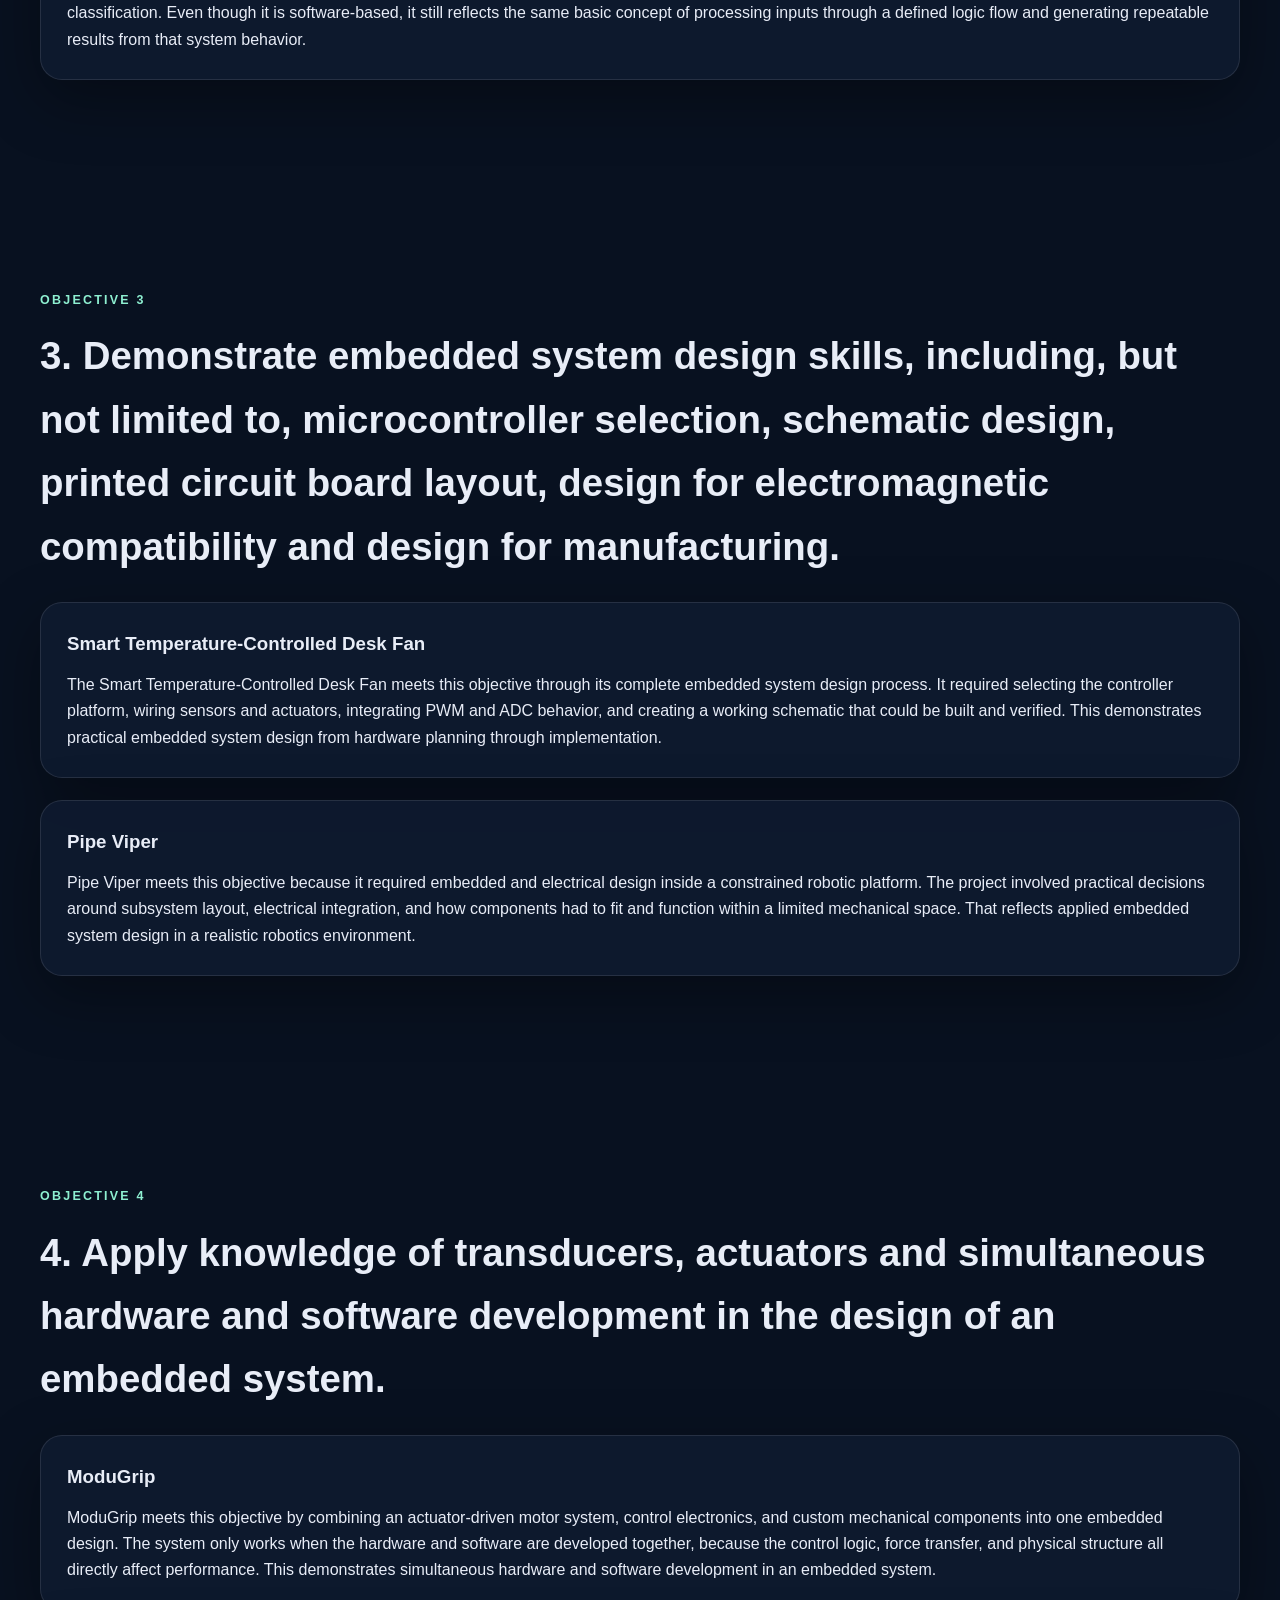
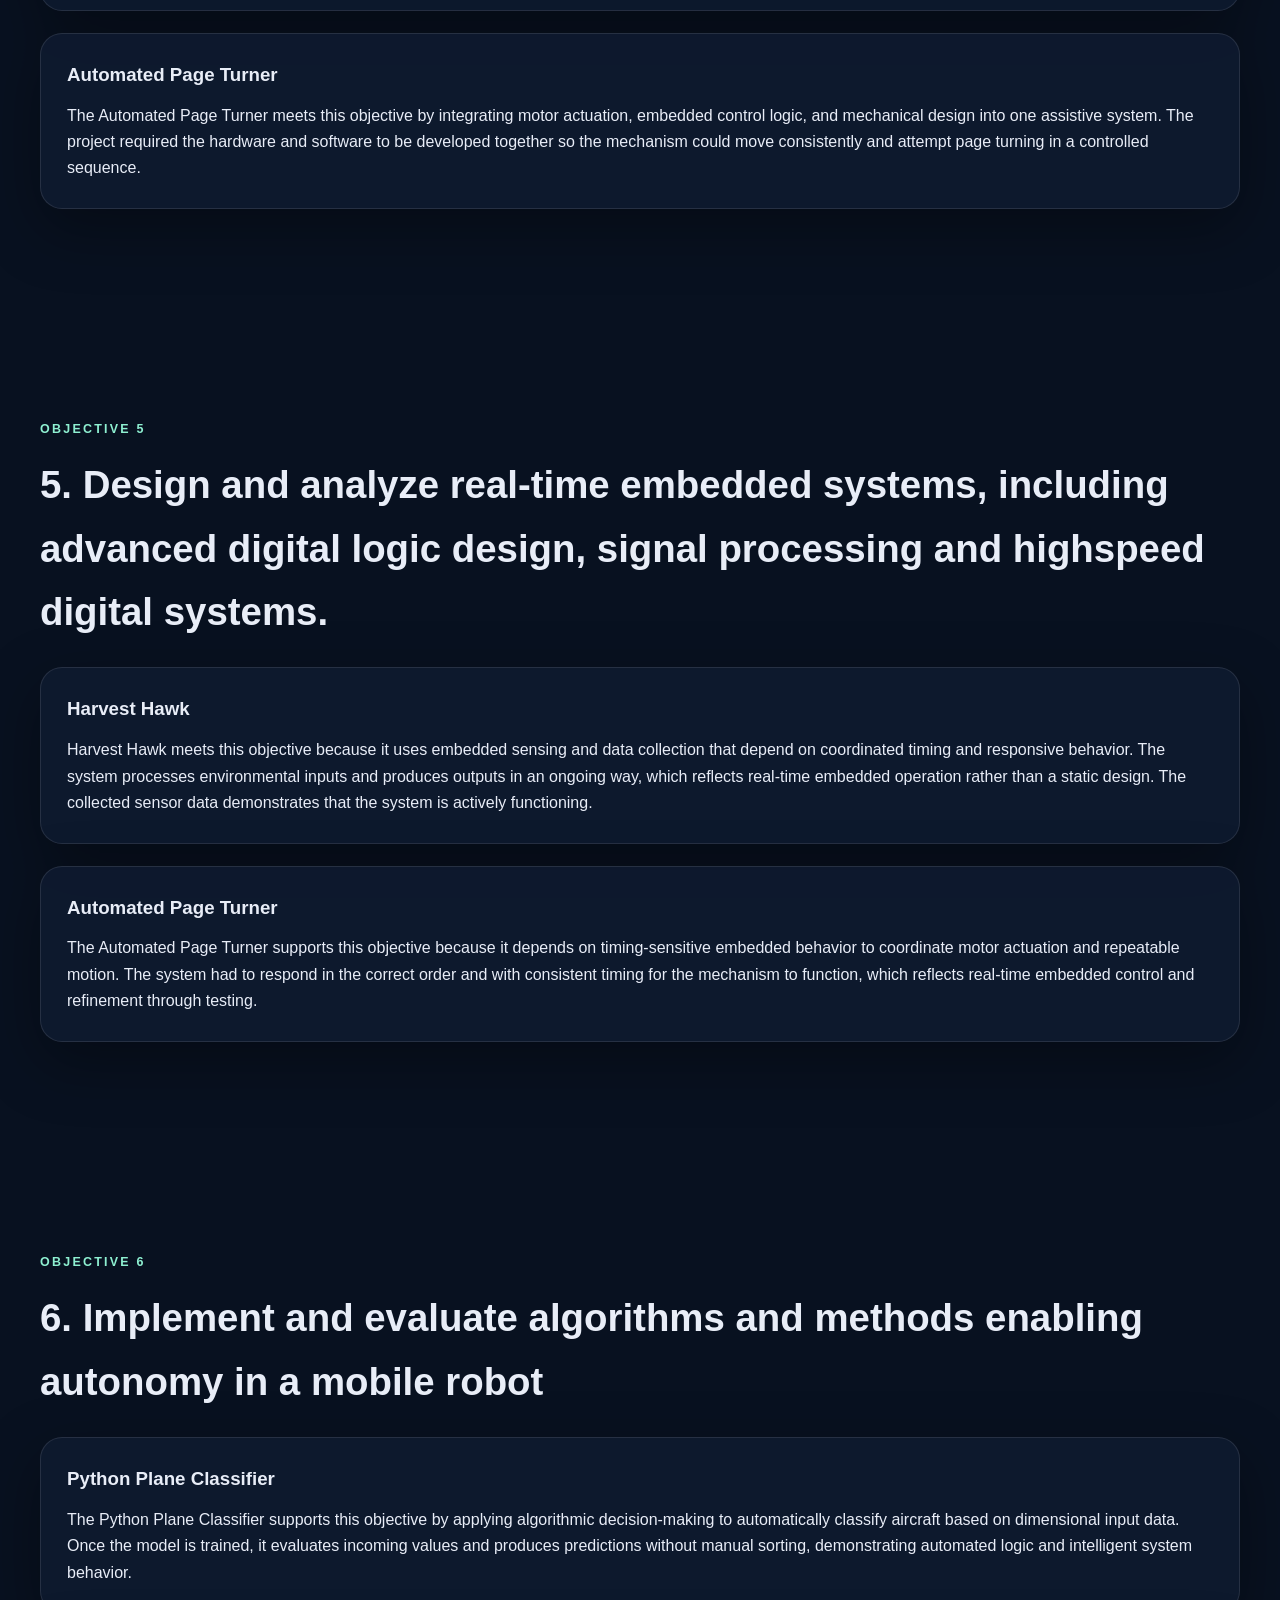
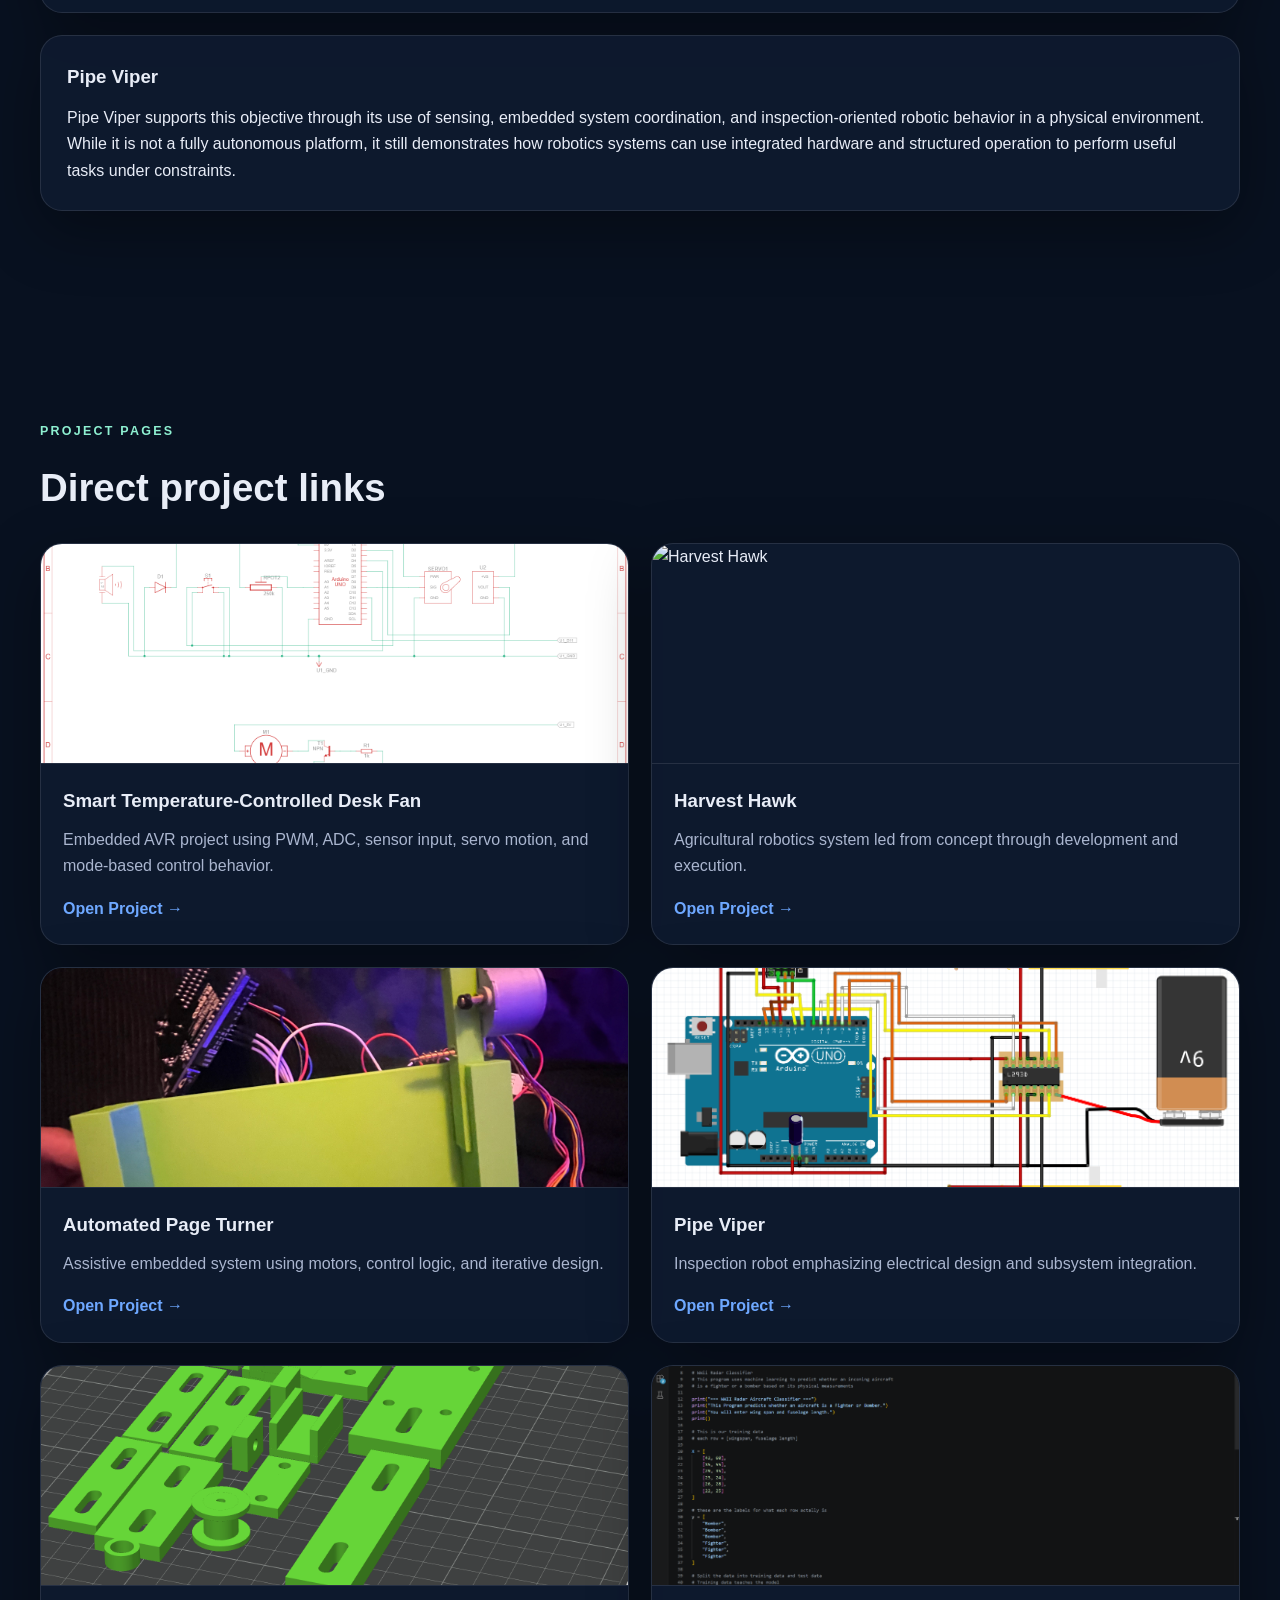
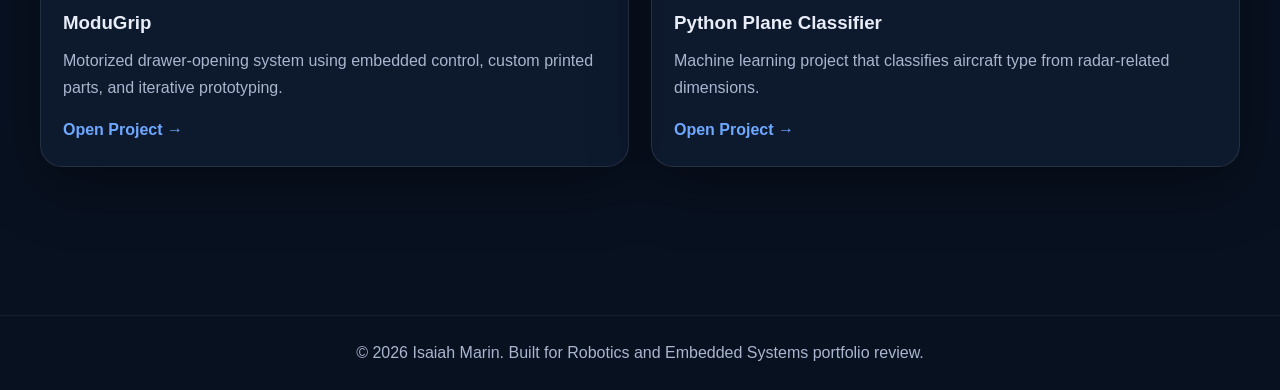
==== commit 14d0a007: "Update index.html" ====
--- a/index.html
+++ b/index.html
@@ -3,304 +3,319 @@
 <head>
   <meta charset="UTF-8" />
   <meta name="viewport" content="width=device-width, initial-scale=1.0" />
-  <title>Isaiah Marin | Robotics and Embedded Systems Portfolio</title>
+  <title>Isaiah Marin | Robotics & Embedded Systems Portfolio</title>
   <meta
     name="description"
-    content="Robotics and Embedded Systems portfolio for Isaiah Marin featuring Smart Temperature-Controlled Desk Fan, Harvest Hawk, Automated Page Turner, Pipe Viper, ModuGrip, and Python Plane Classifier."
+    content="Isaiah Marin portfolio for Robotics and Embedded Systems objectives and projects."
   />
   <link rel="stylesheet" href="style.css" />
 </head>
 <body>
-  <header class="site-header">
-    <div class="container nav-container">
+  <div class="site-bg"></div>
+
+  <header class="hero">
+    <nav class="navbar">
       <a href="index.html" class="logo">Isaiah Marin</a>
 
-      <button class="menu-toggle" id="menu-toggle" aria-label="Toggle navigation">
+      <button class="menu-toggle" id="menuToggle" aria-label="Toggle navigation">
         ☰
       </button>
 
-      <nav class="site-nav" id="site-nav">
-        <a href="#home">Home</a>
+      <div class="nav-links" id="navLinks">
         <a href="#about">About</a>
-        <a href="#objectives">Objectives</a>
+        <a href="#walkthrough">Walkthrough</a>
+        <a href="#objective1">Obj 1</a>
+        <a href="#objective2">Obj 2</a>
+        <a href="#objective3">Obj 3</a>
+        <a href="#objective4">Obj 4</a>
+        <a href="#objective5">Obj 5</a>
+        <a href="#objective6">Obj 6</a>
         <a href="#projects">Projects</a>
-        <a href="#contact">Contact</a>
-      </nav>
-    </div>
-  </header>
-
-  <main>
-    <section class="hero" id="home">
-      <div class="container hero-grid">
-        <div class="hero-text">
-          <p class="eyebrow">Robotics and Embedded Systems Portfolio</p>
-          <h1>Isaiah Marin</h1>
-          <p class="hero-subtext">
-            This portfolio highlights my work in robotics, embedded systems, hardware integration,
-            troubleshooting, control systems, and technical development. The projects shown here
-            reflect both classroom and hands-on engineering work, with an emphasis on building,
-            testing, programming, and refining complete working systems.
-          </p>
-          <div class="hero-actions">
-            <a href="#objectives" class="btn btn-primary">View Objectives</a>
-            <a href="#projects" class="btn btn-secondary">Browse Projects</a>
-          </div>
+      </div>
+    </nav>
+
+    <section class="hero-content">
+      <div class="hero-text fade-in">
+        <p class="eyebrow">Robotics • Embedded Systems • Engineering Portfolio</p>
+        <h1>Robotics and Embedded Systems Objective Portfolio</h1>
+        <p class="hero-description">
+          I’m Isaiah Marin, a Robotics and Embedded Systems student at the University of Advancing Technology.
+          This website is organized around the Robotics and Embedded Systems program objectives and demonstrates
+          how my projects apply embedded systems design, hardware and software integration, real-time control,
+          structured logic, and practical engineering problem solving.
+        </p>
+
+        <div class="hero-buttons">
+          <a href="#objective1" class="btn btn-primary">View Objectives</a>
+          <a href="#projects" class="btn btn-secondary">Project Links</a>
         </div>
-
+      </div>
+
+      <div class="hero-panel fade-in">
         <div class="hero-card">
-          <h2>Core Focus Areas</h2>
+          <h2>Featured Projects</h2>
           <ul>
-            <li>Embedded system design</li>
-            <li>Microcontroller programming</li>
-            <li>Sensor and actuator integration</li>
-            <li>Mechanical prototyping</li>
-            <li>Testing and iteration</li>
-            <li>Technical communication</li>
+            <li><a href="smart-fan.html">Smart Temperature-Controlled Desk Fan</a></li>
+            <li><a href="harvest-hawk.html">Harvest Hawk</a></li>
+            <li><a href="page-turner.html">Automated Page Turner</a></li>
+            <li><a href="pipe-viper.html">Pipe Viper</a></li>
+            <li><a href="modugrip.html">ModuGrip</a></li>
+            <li><a href="python-ml.html">Python Plane Classifier</a></li>
           </ul>
         </div>
-      </div>
-    </section>
-
-    <section class="section" id="about">
-      <div class="container">
-        <div class="section-heading">
-          <p class="eyebrow">About Me</p>
-          <h2>Building practical systems that solve real problems</h2>
+
+        <div class="hero-card mini-card">
+          <h2>Website Structure</h2>
+          <p>Each objective is written word for word and followed by projects that explain how the work meets the requirement. Each project page includes visual evidence and space for demo or source links.</p>
         </div>
-
-        <div class="content-card">
-          <p>
-            I am a Robotics and Embedded Systems student with experience building projects that combine
-            software, electronics, and physical design. My work ranges from embedded control systems and
-            assistive devices to inspection systems, agricultural monitoring concepts, and machine learning tools.
-            What connects all of these projects is the same mindset: identify a real problem, design a solution,
-            build something functional, and improve it through testing.
-          </p>
-          <p>
-            This site is organized around six program objectives. Each objective includes two projects
-            and explains how those projects demonstrate the specific technical skills and problem-solving
-            approach expected in Robotics and Embedded Systems.
-          </p>
-        </div>
-      </div>
-    </section>
-
-    <section class="section section-alt" id="objectives">
-      <div class="container">
-        <div class="section-heading">
-          <p class="eyebrow">Program Objectives</p>
-          <h2>How my work meets the major learning outcomes</h2>
-        </div>
-
-        <div class="objective-grid">
-          <article class="objective-card">
-            <h3>Objective 1: Design and program embedded systems using microcontrollers, digital I/O, and control logic</h3>
-            <p>
-              These projects show my ability to build microcontroller-based systems that combine hardware
-              inputs, outputs, and programmed logic into a working design. In both cases, I had to connect
-              components correctly, write the control code, and verify that the system behaved reliably.
-            </p>
-
-            <div class="project-links">
-              <a href="smart-fan.html" class="project-pill">Smart Desk Fan AVR Project</a>
-              <a href="page-turner.html" class="project-pill">Automated Page Turner</a>
-            </div>
-          </article>
-
-          <article class="objective-card">
-            <h3>Objective 2: Integrate sensors, actuators, and electromechanical components into functional systems</h3>
-            <p>
-              These projects demonstrate how I combine motors, sensing elements, and physical mechanisms
-              into complete systems. The focus here is not just wiring parts together, but making the
-              electronic and mechanical sides work together as one solution.
-            </p>
-
-            <div class="project-links">
-              <a href="harvest-hawk.html" class="project-pill">Harvest Hawk</a>
-              <a href="modugrip.html" class="project-pill">ModuGrip</a>
-            </div>
-          </article>
-
-          <article class="objective-card">
-            <h3>Objective 3: Apply control methods, system behavior analysis, and user interaction to embedded solutions</h3>
-            <p>
-              These projects reflect how I design systems that respond to input, change modes, and behave
-              predictably in real use. They show my understanding of how control logic, human interaction,
-              and physical movement come together in a functioning embedded device.
-            </p>
-
-            <div class="project-links">
-              <a href="smart-fan.html" class="project-pill">Smart Desk Fan AVR Project</a>
-              <a href="modugrip.html" class="project-pill">ModuGrip</a>
-            </div>
-          </article>
-
-          <article class="objective-card">
-            <h3>Objective 4: Prototype, test, troubleshoot, and refine robotics or embedded hardware systems</h3>
-            <p>
-              These projects show my ability to work through real build issues and improve a design through
-              testing. They represent hands-on engineering work where iteration mattered, including fixing
-              mechanical behavior, adjusting parts, and validating the final result.
-            </p>
-
-            <div class="project-links">
-              <a href="page-turner.html" class="project-pill">Automated Page Turner</a>
-              <a href="pipe-viper.html" class="project-pill">Pipe Viper</a>
-            </div>
-          </article>
-
-          <article class="objective-card">
-            <h3>Objective 5: Use software and data tools to support technical problem-solving and system development</h3>
-            <p>
-              These projects demonstrate how software supports engineering decisions. One project focuses on
-              using Python and machine learning to classify aircraft, while the other uses field data and
-              analysis as part of a larger robotics concept and system evaluation process.
-            </p>
-
-            <div class="project-links">
-              <a href="python-ml.html" class="project-pill">Python Plane Classifier</a>
-              <a href="harvest-hawk.html" class="project-pill">Harvest Hawk</a>
-            </div>
-          </article>
-
-          <article class="objective-card">
-            <h3>Objective 6: Communicate technical work through documentation, demonstrations, and project presentation</h3>
-            <p>
-              These projects show that I can present engineering work clearly through videos, evidence,
-              supporting visuals, and technical explanation. Strong engineering work is not just about
-              building something, it is also about showing how it works and why the design decisions matter.
-            </p>
-
-            <div class="project-links">
-              <a href="pipe-viper.html" class="project-pill">Pipe Viper</a>
-              <a href="python-ml.html" class="project-pill">Python Plane Classifier</a>
-            </div>
-          </article>
-        </div>
-      </div>
-    </section>
-
-    <section class="section" id="projects">
-      <div class="container">
-        <div class="section-heading">
-          <p class="eyebrow">Featured Projects</p>
-          <h2>Project pages with evidence, explanation, and demos</h2>
-        </div>
-
-        <div class="project-grid">
-          <article class="project-card">
-            <h3>Smart Desk Fan AVR Project</h3>
-            <p>
-              An embedded systems project built around an AVR-based Elegoo Uno R3 that controls a DC motor,
-              servo motor, buzzer, potentiometer, push button, and DHT11 sensor. It demonstrates PWM,
-              ADC, digital I/O, and mode-based behavior using low-level AVR programming.
-            </p>
-            <p class="project-meta">
-              Evidence: schematic, code, build verification, programmed device behavior
-            </p>
-            <a href="smart-fan.html" class="text-link">View project page</a><br>
-            <a href="https://github.com/IsaiahMarin/Smart-Fan" class="text-link" target="_blank">View GitHub</a>
-          </article>
-
-          <article class="project-card">
+      </div>
+    </section>
+  </header>
+
+  <main>
+    <section id="about" class="section fade-in">
+      <div class="section-heading">
+        <p class="section-label">About</p>
+        <h2>About this website</h2>
+      </div>
+
+      <div class="card">
+        <p>
+          This website is structured around the Robotics and Embedded Systems program objectives.
+          Each objective is written word for word and followed by projects with detailed explanations
+          of how the work meets the objective. The purpose of this website is not just to show what I built,
+          but to show how each project demonstrates embedded design, logical system behavior, integration,
+          testing, and practical engineering application.
+        </p>
+      </div>
+    </section>
+
+    <section id="walkthrough" class="section fade-in">
+      <div class="section-heading">
+        <p class="section-label">Walkthrough Video</p>
+        <h2>Portfolio walkthrough progress</h2>
+      </div>
+
+      <div class="card">
+        <p><strong>Program being used:</strong> Screen and voice walkthrough video</p>
+        <p><strong>Hosted on:</strong> YouTube</p>
+        <p>
+          <strong>Walkthrough link:</strong>
+          <a class="contact-link" href="https://youtu.be/zWGFsuvhU4Q?si=jJ2zS6CtoVGXRxfV" target="_blank">Watch the walkthrough video</a>
+        </p>
+        <p>
+          My walkthrough is planned to remain within the required 6 to 8 minute range by spending about one minute on each objective, showing the related project pages, and briefly explaining how each project demonstrates the objective.
+        </p>
+      </div>
+    </section>
+
+    <section id="objective1" class="section fade-in">
+      <div class="section-heading">
+        <p class="section-label">Objective 1</p>
+        <h2>1. Design and complete robotic and embedded systems solutions that apply to real-world situations and challenges.</h2>
+      </div>
+
+      <div class="card">
+        <h3><a href="harvest-hawk.html">Harvest Hawk</a></h3>
+        <p>
+          Harvest Hawk meets this objective because it was developed as a complete robotics solution for a real agricultural monitoring problem. The system was designed to collect and represent useful environmental information through embedded sensing and integrated subsystem behavior. Because the project moved from concept into a working system with measurable outputs, it demonstrates my ability to design and complete an embedded robotics solution that addresses a real-world challenge.
+        </p>
+      </div>
+
+      <div class="card">
+        <h3><a href="modugrip.html">ModuGrip</a></h3>
+        <p>
+          ModuGrip meets this objective because it was designed to solve a practical real-world problem through a motorized drawer-opening system. The project combines embedded control, mechanical design, and custom 3D-printed parts to automate a useful task. Since it was physically built, tested, and refined based on real results, it demonstrates the design and completion of an embedded system intended for practical use.
+        </p>
+      </div>
+    </section>
+
+    <section id="objective2" class="section fade-in">
+      <div class="section-heading">
+        <p class="section-label">Objective 2</p>
+        <h2>2. Implement a simple microprocessor using digital logic design.</h2>
+      </div>
+
+      <div class="card">
+        <h3><a href="smart-fan.html">Smart Temperature-Controlled Desk Fan</a></h3>
+        <p>
+          The Smart Temperature-Controlled Desk Fan meets this objective by using an ATmega328P-based Arduino-compatible board to read inputs, interpret system conditions, and control outputs such as PWM fan speed, servo motion, button-driven mode switching, and buzzer feedback. The project demonstrates processor-based logic driving real hardware behavior through structured embedded code.
+        </p>
+      </div>
+
+      <div class="card">
+        <h3><a href="python-ml.html">Python Plane Classifier</a></h3>
+        <p>
+          The Python Plane Classifier supports this objective by receiving dimensional inputs, processing them through structured decision logic, and producing an output classification. Even though it is software-based, it still reflects the same basic concept of processing inputs through a defined logic flow and generating repeatable results from that system behavior.
+        </p>
+      </div>
+    </section>
+
+    <section id="objective3" class="section fade-in">
+      <div class="section-heading">
+        <p class="section-label">Objective 3</p>
+        <h2>3. Demonstrate embedded system design skills, including, but not limited to, microcontroller selection, schematic design, printed circuit board layout, design for electromagnetic compatibility and design for manufacturing.</h2>
+      </div>
+
+      <div class="card">
+        <h3><a href="smart-fan.html">Smart Temperature-Controlled Desk Fan</a></h3>
+        <p>
+          The Smart Temperature-Controlled Desk Fan meets this objective through its complete embedded system design process. It required selecting the controller platform, wiring sensors and actuators, integrating PWM and ADC behavior, and creating a working schematic that could be built and verified. This demonstrates practical embedded system design from hardware planning through implementation.
+        </p>
+      </div>
+
+      <div class="card">
+        <h3><a href="pipe-viper.html">Pipe Viper</a></h3>
+        <p>
+          Pipe Viper meets this objective because it required embedded and electrical design inside a constrained robotic platform. The project involved practical decisions around subsystem layout, electrical integration, and how components had to fit and function within a limited mechanical space. That reflects applied embedded system design in a realistic robotics environment.
+        </p>
+      </div>
+    </section>
+
+    <section id="objective4" class="section fade-in">
+      <div class="section-heading">
+        <p class="section-label">Objective 4</p>
+        <h2>4. Apply knowledge of transducers, actuators and simultaneous hardware and software development in the design of an embedded system.</h2>
+      </div>
+
+      <div class="card">
+        <h3><a href="modugrip.html">ModuGrip</a></h3>
+        <p>
+          ModuGrip meets this objective by combining an actuator-driven motor system, control electronics, and custom mechanical components into one embedded design. The system only works when the hardware and software are developed together, because the control logic, force transfer, and physical structure all directly affect performance. This demonstrates simultaneous hardware and software development in an embedded system.
+        </p>
+      </div>
+
+      <div class="card">
+        <h3><a href="page-turner.html">Automated Page Turner</a></h3>
+        <p>
+          The Automated Page Turner meets this objective by integrating motor actuation, embedded control logic, and mechanical design into one assistive system. The project required the hardware and software to be developed together so the mechanism could move consistently and attempt page turning in a controlled sequence.
+        </p>
+      </div>
+    </section>
+
+    <section id="objective5" class="section fade-in">
+      <div class="section-heading">
+        <p class="section-label">Objective 5</p>
+        <h2>5. Design and analyze real-time embedded systems, including advanced digital logic design, signal processing and highspeed digital systems.</h2>
+      </div>
+
+      <div class="card">
+        <h3><a href="harvest-hawk.html">Harvest Hawk</a></h3>
+        <p>
+          Harvest Hawk meets this objective because it uses embedded sensing and data collection that depend on coordinated timing and responsive behavior. The system processes environmental inputs and produces outputs in an ongoing way, which reflects real-time embedded operation rather than a static design. The collected sensor data demonstrates that the system is actively functioning.
+        </p>
+      </div>
+
+      <div class="card">
+        <h3><a href="page-turner.html">Automated Page Turner</a></h3>
+        <p>
+          The Automated Page Turner supports this objective because it depends on timing-sensitive embedded behavior to coordinate motor actuation and repeatable motion. The system had to respond in the correct order and with consistent timing for the mechanism to function, which reflects real-time embedded control and refinement through testing.
+        </p>
+      </div>
+    </section>
+
+    <section id="objective6" class="section fade-in">
+      <div class="section-heading">
+        <p class="section-label">Objective 6</p>
+        <h2>6. Implement and evaluate algorithms and methods enabling autonomy in a mobile robot</h2>
+      </div>
+
+      <div class="card">
+        <h3><a href="python-ml.html">Python Plane Classifier</a></h3>
+        <p>
+          The Python Plane Classifier supports this objective by applying algorithmic decision-making to automatically classify aircraft based on dimensional input data. Once the model is trained, it evaluates incoming values and produces predictions without manual sorting, demonstrating automated logic and intelligent system behavior.
+        </p>
+      </div>
+
+      <div class="card">
+        <h3><a href="pipe-viper.html">Pipe Viper</a></h3>
+        <p>
+          Pipe Viper supports this objective through its use of sensing, embedded system coordination, and inspection-oriented robotic behavior in a physical environment. While it is not a fully autonomous platform, it still demonstrates how robotics systems can use integrated hardware and structured operation to perform useful tasks under constraints.
+        </p>
+      </div>
+    </section>
+
+    <section id="projects" class="section fade-in">
+      <div class="section-heading">
+        <p class="section-label">Project Pages</p>
+        <h2>Direct project links</h2>
+      </div>
+
+      <div class="project-grid">
+        <a class="project-card" href="smart-fan.html">
+          <div class="project-image">
+            <img src="images/smart-fan-schematic.png" alt="Smart Temperature-Controlled Desk Fan">
+          </div>
+          <div class="project-card-content">
+            <h3>Smart Temperature-Controlled Desk Fan</h3>
+            <p>Embedded AVR project using PWM, ADC, sensor input, servo motion, and mode-based control behavior.</p>
+            <span class="project-link">Open Project →</span>
+          </div>
+        </a>
+
+        <a class="project-card" href="harvest-hawk.html">
+          <div class="project-image">
+            <img src="images/harvest-hawk-1.jpg" alt="Harvest Hawk">
+          </div>
+          <div class="project-card-content">
             <h3>Harvest Hawk</h3>
-            <p>
-              A robotics-based concept focused on crop monitoring and field analysis. This project reflects
-              system thinking, sensor-driven problem solving, and the use of collected information to support
-              agricultural decision-making.
-            </p>
-            <p class="project-meta">
-              Evidence: project data image, schematic, and supporting explanation
-            </p>
-            <a href="harvest-hawk.html" class="text-link">View project page</a><br>
-            <a href="https://github.com/IsaiahMarin/Harvest-Hawk" class="text-link" target="_blank">View GitHub</a>
-          </article>
-
-          <article class="project-card">
+            <p>Agricultural robotics system led from concept through development and execution.</p>
+            <span class="project-link">Open Project →</span>
+          </div>
+        </a>
+
+        <a class="project-card" href="page-turner.html">
+          <div class="project-image">
+            <img src="images/page-turner-1.jpeg" alt="Automated Page Turner">
+          </div>
+          <div class="project-card-content">
             <h3>Automated Page Turner</h3>
-            <p>
-              An assistive robotics project designed to turn pages using a motorized mechanism and manual
-              button control. This project required iteration in CAD, physical mounting, control wiring,
-              and testing to improve reliability.
-            </p>
-            <p class="project-meta">
-              Evidence: demo video and design documentation
-            </p>
-            <a href="page-turner.html" class="text-link">View project page</a><br>
-            <a href="https://github.com/IsaiahMarin/Automated-Page-Turner" class="text-link" target="_blank">View GitHub</a>
-          </article>
-
-          <article class="project-card">
+            <p>Assistive embedded system using motors, control logic, and iterative design.</p>
+            <span class="project-link">Open Project →</span>
+          </div>
+        </a>
+
+        <a class="project-card" href="pipe-viper.html">
+          <div class="project-image">
+            <img src="images/pipe-viper-1.png" alt="Pipe Viper">
+          </div>
+          <div class="project-card-content">
             <h3>Pipe Viper</h3>
-            <p>
-              A pipe inspection camera system developed for viewing inside enclosed spaces. This project
-              demonstrates hardware integration, practical design constraints, troubleshooting, and clear
-              technical presentation of a real inspection tool.
-            </p>
-            <p class="project-meta">
-              Evidence: project visuals and system explanation
-            </p>
-            <a href="pipe-viper.html" class="text-link">View project page</a><br>
-            <a href="https://github.com/IsaiahMarin/Pipe-Viper" class="text-link" target="_blank">View GitHub</a>
-          </article>
-
-          <article class="project-card">
+            <p>Inspection robot emphasizing electrical design and subsystem integration.</p>
+            <span class="project-link">Open Project →</span>
+          </div>
+        </a>
+
+        <a class="project-card" href="modugrip.html">
+          <div class="project-image">
+            <img src="images/modugrip-1.png" alt="ModuGrip">
+          </div>
+          <div class="project-card-content">
             <h3>ModuGrip</h3>
-            <p>
-              A motorized drawer-opening system that combines electronics, mechanical parts, and 3D-printed
-              components into a compact assistive design. This project shows prototyping, testing, revision,
-              and real-world usability goals.
-            </p>
-            <p class="project-meta">
-              Evidence: YouTube demo and prototype documentation
-            </p>
-            <a href="modugrip.html" class="text-link">View project page</a><br>
-            <a href="https://github.com/IsaiahMarin/Modugrip" class="text-link" target="_blank">View GitHub</a>
-          </article>
-
-          <article class="project-card">
+            <p>Motorized drawer-opening system using embedded control, custom printed parts, and iterative prototyping.</p>
+            <span class="project-link">Open Project →</span>
+          </div>
+        </a>
+
+        <a class="project-card" href="python-ml.html">
+          <div class="project-image">
+            <img src="images/python-project-1.png" alt="Python Plane Classifier">
+          </div>
+          <div class="project-card-content">
             <h3>Python Plane Classifier</h3>
-            <p>
-              A Python-based machine learning project that classifies aircraft imagery. This project
-              demonstrates my ability to use software, logic, and data-driven methods to solve technical
-              problems and present results clearly.
-            </p>
-            <p class="project-meta">
-              Evidence: project demo image and software output
-            </p>
-            <a href="python-ml.html" class="text-link">View project page</a><br>
-            <a href="https://github.com/IsaiahMarin/Plane-Classifier" class="text-link" target="_blank">View GitHub</a>
-          </article>
-        </div>
-      </div>
-    </section>
-
-    <section class="section" id="contact">
-      <div class="container">
-        <div class="section-heading">
-          <p class="eyebrow">Contact</p>
-          <h2>Get in touch</h2>
-        </div>
-
-        <div class="content-card">
-          <p><strong>Name:</strong> Isaiah Marin</p>
-          <p><strong>Email:</strong> isaiahmarin.dev@gmail.com</p>
-          <p><strong>Phone:</strong> 480-652-0701</p>
-          <p><strong>LinkedIn:</strong> <a href="https://www.linkedin.com/in/isaiahmarin/" target="_blank">linkedin.com/in/isaiahmarin</a></p>
-          <p>
-            Thank you for reviewing my Robotics and Embedded Systems portfolio.
-          </p>
-        </div>
+            <p>Machine learning project that classifies aircraft type from radar-related dimensions.</p>
+            <span class="project-link">Open Project →</span>
+          </div>
+        </a>
       </div>
     </section>
   </main>
 
-  <footer class="site-footer">
-    <div class="container footer-container">
-      <p>© 2026 Isaiah Marin. All rights reserved.</p>
-      <p>Robotics and Embedded Systems Portfolio</p>
-    </div>
+  <footer class="footer">
+    <p>© 2026 Isaiah Marin. Built for Robotics and Embedded Systems portfolio review.</p>
   </footer>
+
+  <button id="scrollTopBtn" class="scroll-top-btn" aria-label="Scroll to top">↑</button>
 
   <script src="script.js"></script>
 </body>
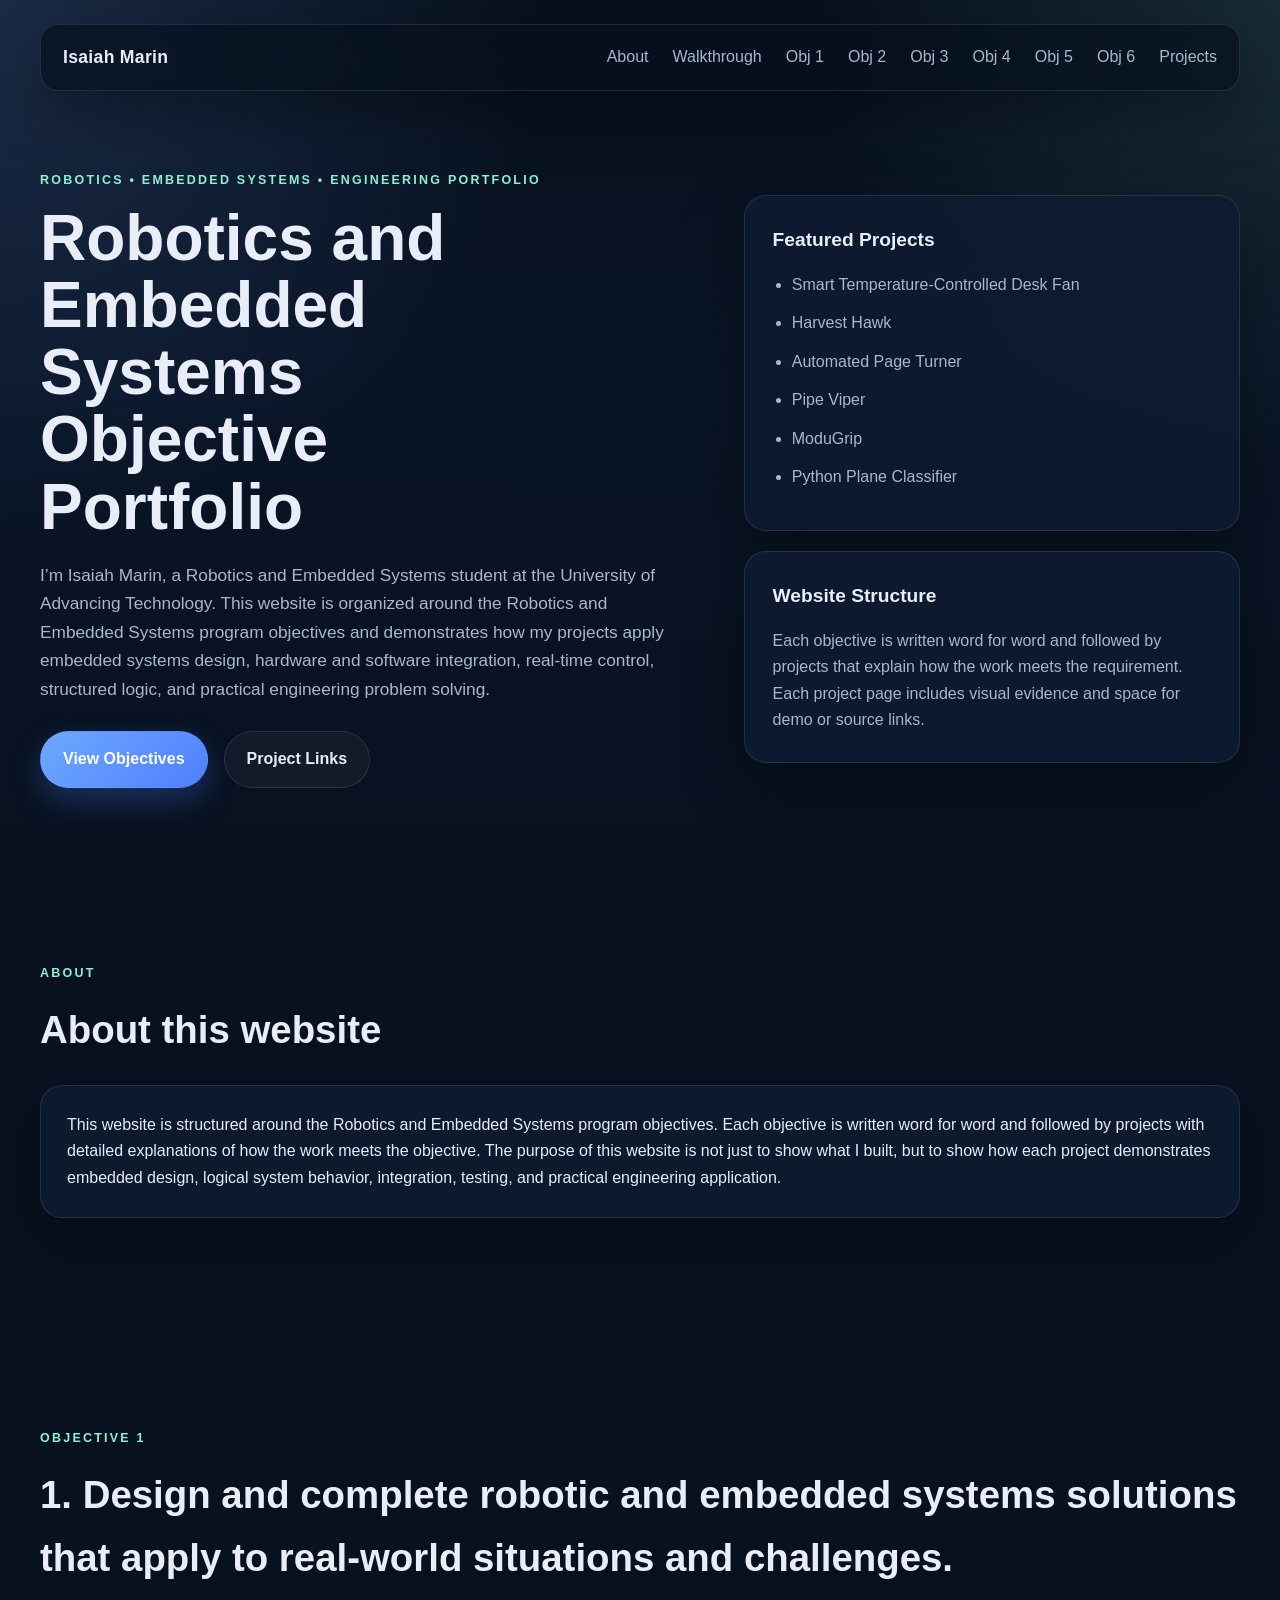
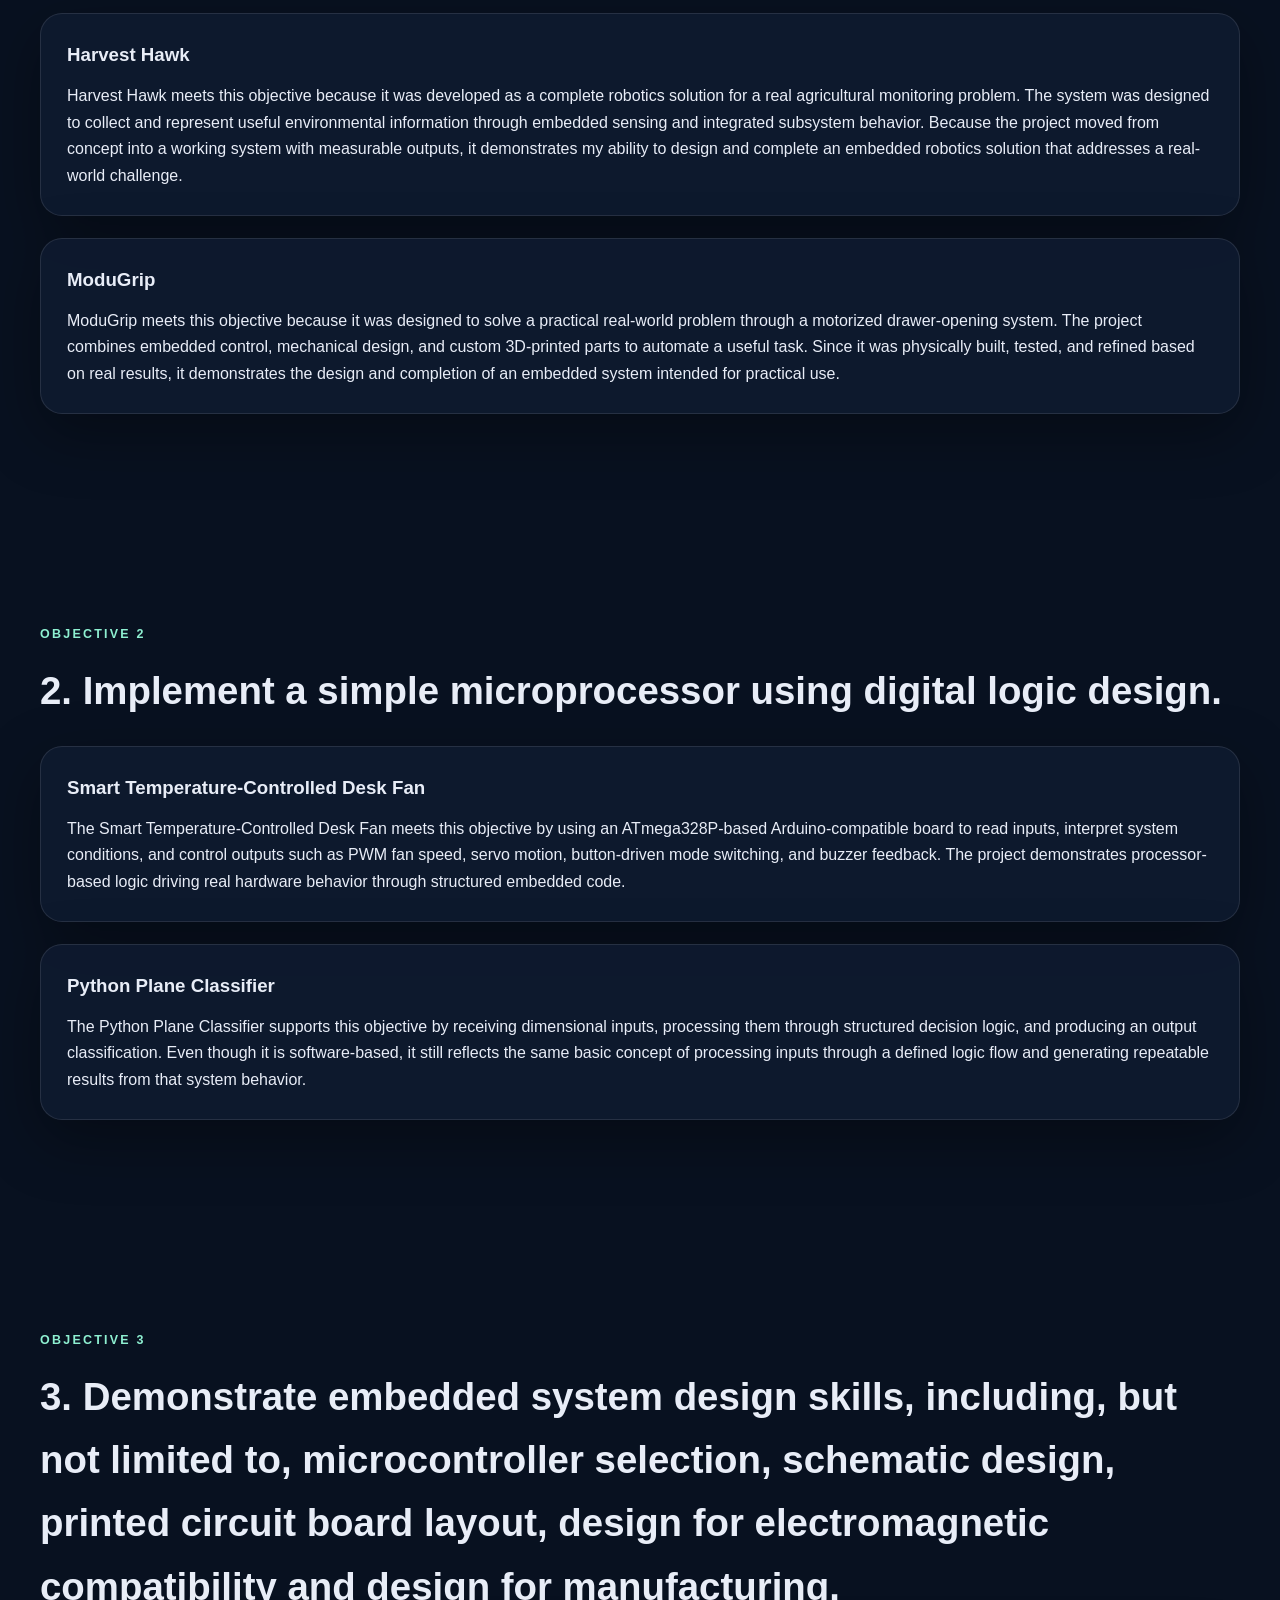
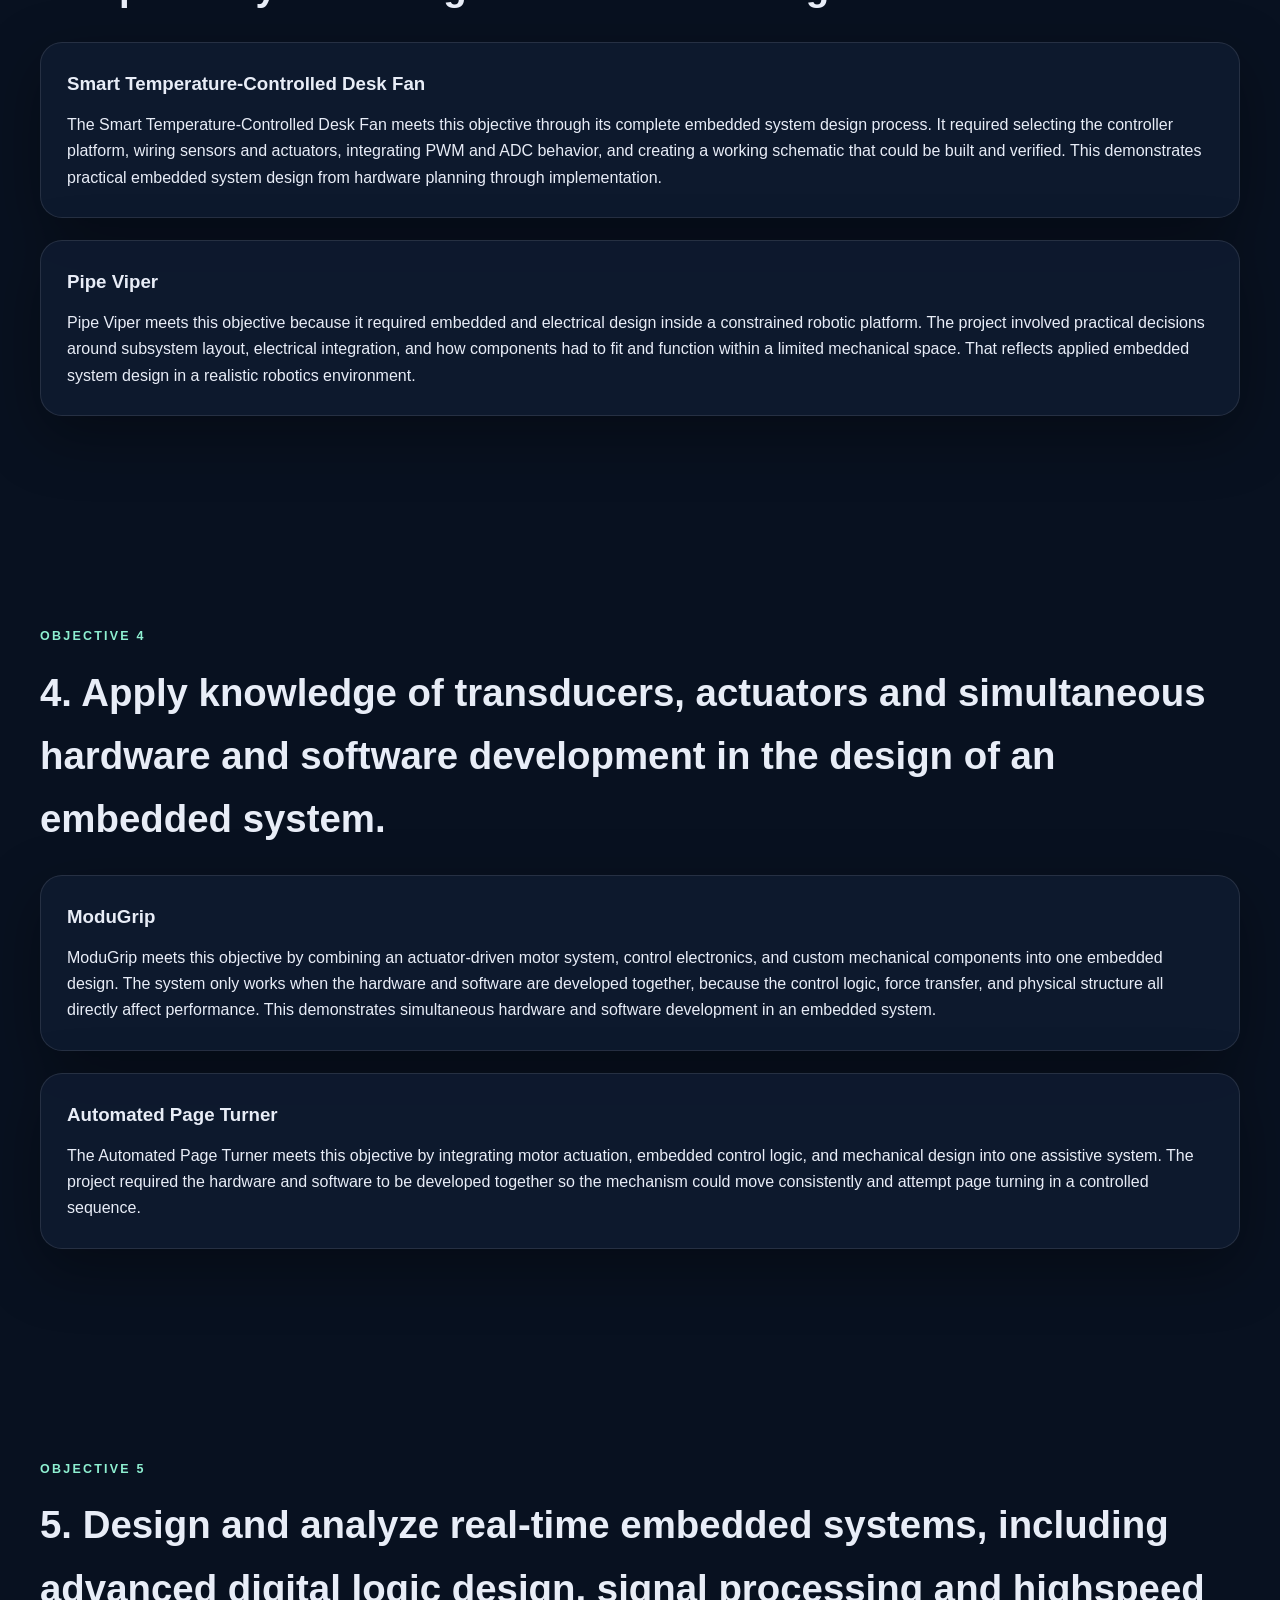
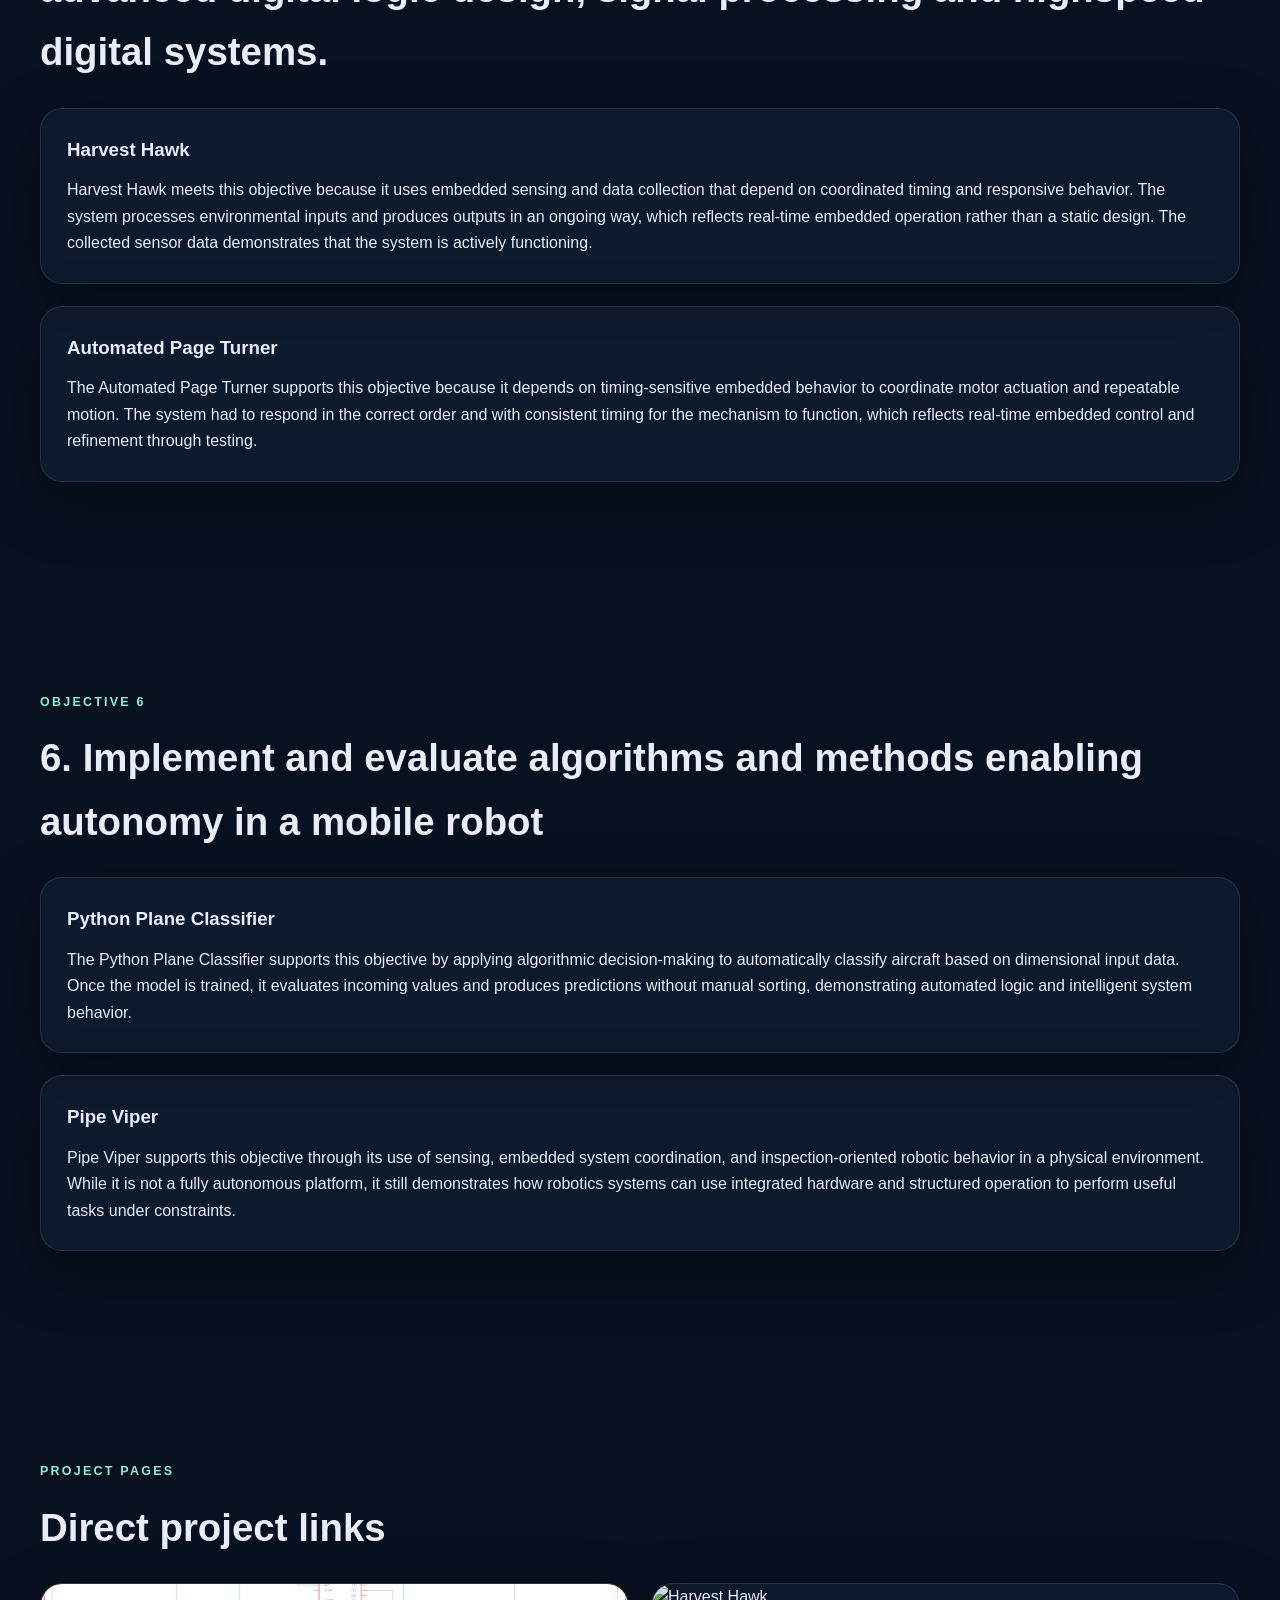
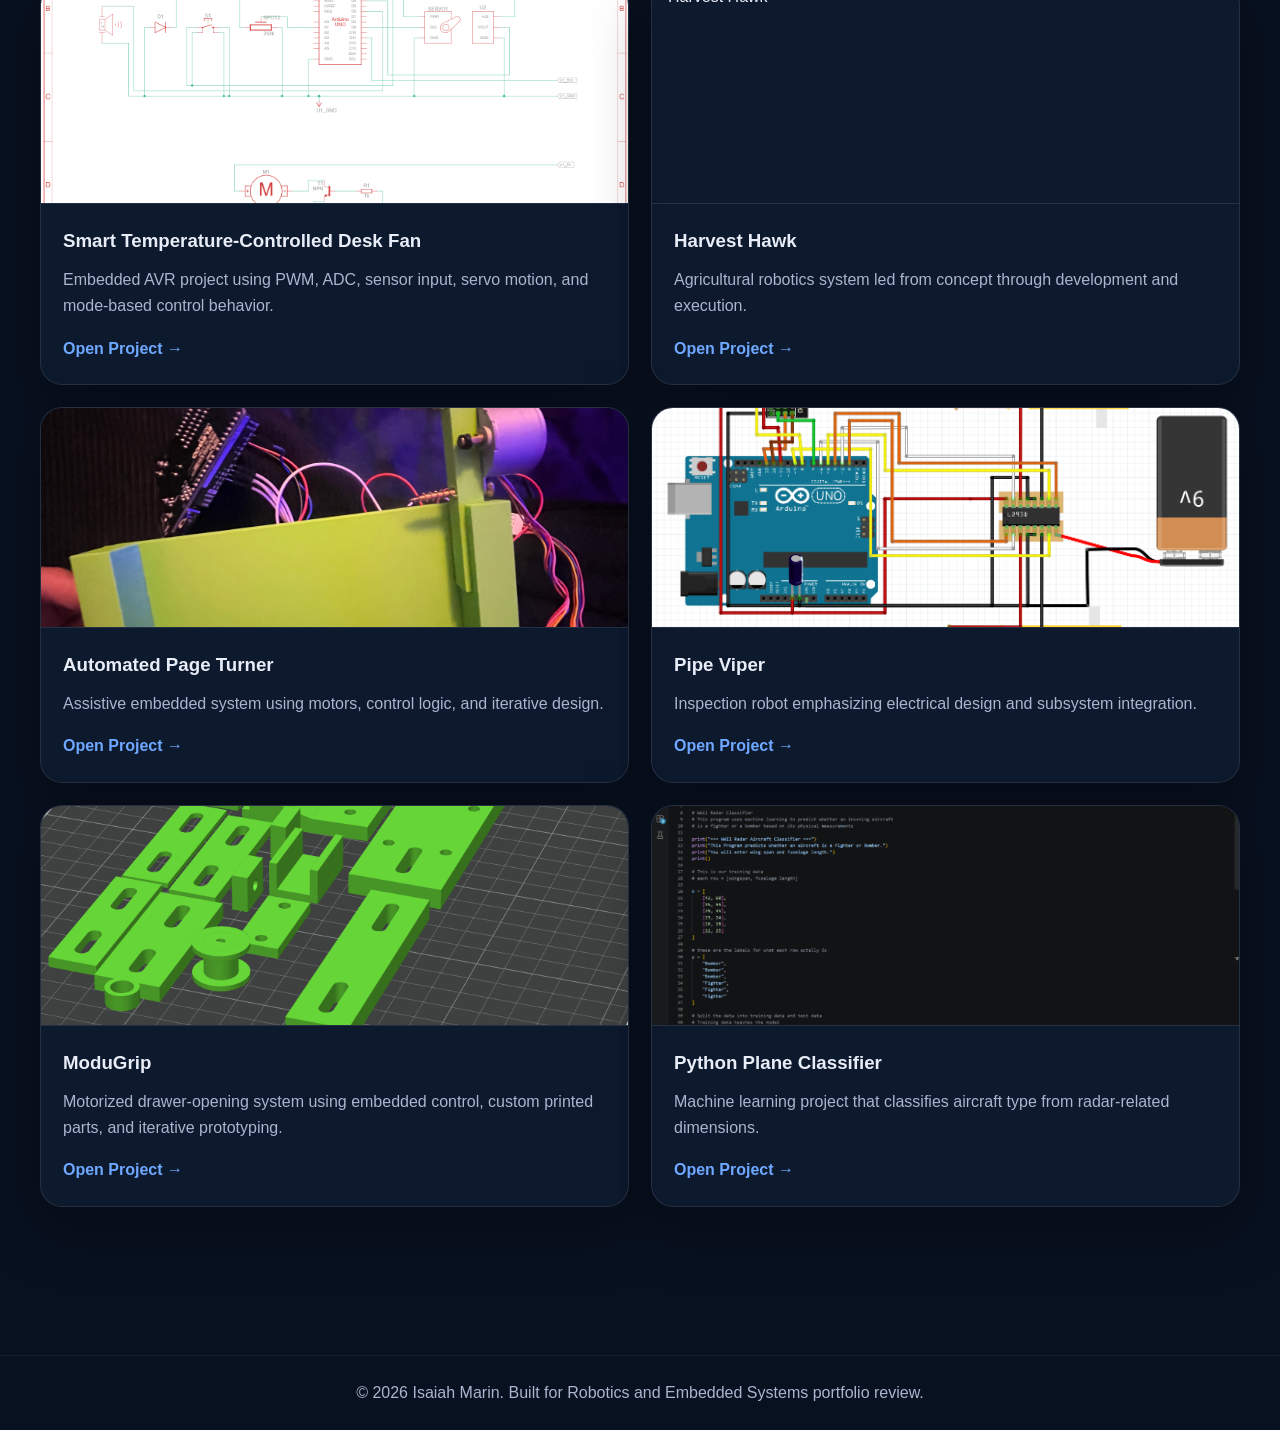
==== commit 226dd0ea: "Update index.html" ====
--- a/index.html
+++ b/index.html
@@ -55,12 +55,12 @@
         <div class="hero-card">
           <h2>Featured Projects</h2>
           <ul>
-            <li><a href="smart-fan.html">Smart Temperature-Controlled Desk Fan</a></li>
-            <li><a href="harvest-hawk.html">Harvest Hawk</a></li>
-            <li><a href="page-turner.html">Automated Page Turner</a></li>
-            <li><a href="pipe-viper.html">Pipe Viper</a></li>
-            <li><a href="modugrip.html">ModuGrip</a></li>
-            <li><a href="python-ml.html">Python Plane Classifier</a></li>
+            <li><a href="projects/smart-fan.html">Smart Temperature-Controlled Desk Fan</a></li>
+            <li><a href="projects/harvest-hawk.html">Harvest Hawk</a></li>
+            <li><a href="projects/page-turner.html">Automated Page Turner</a></li>
+            <li><a href="projects/pipe-viper.html">Pipe Viper</a></li>
+            <li><a href="projects/modugrip.html">ModuGrip</a></li>
+            <li><a href="projects/python-ml.html">Python Plane Classifier</a></li>
           </ul>
         </div>
 
@@ -90,24 +90,6 @@
       </div>
     </section>
 
-    <section id="walkthrough" class="section fade-in">
-      <div class="section-heading">
-        <p class="section-label">Walkthrough Video</p>
-        <h2>Portfolio walkthrough progress</h2>
-      </div>
-
-      <div class="card">
-        <p><strong>Program being used:</strong> Screen and voice walkthrough video</p>
-        <p><strong>Hosted on:</strong> YouTube</p>
-        <p>
-          <strong>Walkthrough link:</strong>
-          <a class="contact-link" href="https://youtu.be/zWGFsuvhU4Q?si=jJ2zS6CtoVGXRxfV" target="_blank">Watch the walkthrough video</a>
-        </p>
-        <p>
-          My walkthrough is planned to remain within the required 6 to 8 minute range by spending about one minute on each objective, showing the related project pages, and briefly explaining how each project demonstrates the objective.
-        </p>
-      </div>
-    </section>
 
     <section id="objective1" class="section fade-in">
       <div class="section-heading">
@@ -116,14 +98,14 @@
       </div>
 
       <div class="card">
-        <h3><a href="harvest-hawk.html">Harvest Hawk</a></h3>
+        <h3><a href="projects/harvest-hawk.html">Harvest Hawk</a></h3>
         <p>
           Harvest Hawk meets this objective because it was developed as a complete robotics solution for a real agricultural monitoring problem. The system was designed to collect and represent useful environmental information through embedded sensing and integrated subsystem behavior. Because the project moved from concept into a working system with measurable outputs, it demonstrates my ability to design and complete an embedded robotics solution that addresses a real-world challenge.
         </p>
       </div>
 
       <div class="card">
-        <h3><a href="modugrip.html">ModuGrip</a></h3>
+        <h3><a href="projects/modugrip.html">ModuGrip</a></h3>
         <p>
           ModuGrip meets this objective because it was designed to solve a practical real-world problem through a motorized drawer-opening system. The project combines embedded control, mechanical design, and custom 3D-printed parts to automate a useful task. Since it was physically built, tested, and refined based on real results, it demonstrates the design and completion of an embedded system intended for practical use.
         </p>
@@ -137,14 +119,14 @@
       </div>
 
       <div class="card">
-        <h3><a href="smart-fan.html">Smart Temperature-Controlled Desk Fan</a></h3>
+        <h3><a href="projects/smart-fan.html">Smart Temperature-Controlled Desk Fan</a></h3>
         <p>
           The Smart Temperature-Controlled Desk Fan meets this objective by using an ATmega328P-based Arduino-compatible board to read inputs, interpret system conditions, and control outputs such as PWM fan speed, servo motion, button-driven mode switching, and buzzer feedback. The project demonstrates processor-based logic driving real hardware behavior through structured embedded code.
         </p>
       </div>
 
       <div class="card">
-        <h3><a href="python-ml.html">Python Plane Classifier</a></h3>
+        <h3><a href="projects/python-ml.html">Python Plane Classifier</a></h3>
         <p>
           The Python Plane Classifier supports this objective by receiving dimensional inputs, processing them through structured decision logic, and producing an output classification. Even though it is software-based, it still reflects the same basic concept of processing inputs through a defined logic flow and generating repeatable results from that system behavior.
         </p>
@@ -158,14 +140,14 @@
       </div>
 
       <div class="card">
-        <h3><a href="smart-fan.html">Smart Temperature-Controlled Desk Fan</a></h3>
+        <h3><a href="projects/smart-fan.html">Smart Temperature-Controlled Desk Fan</a></h3>
         <p>
           The Smart Temperature-Controlled Desk Fan meets this objective through its complete embedded system design process. It required selecting the controller platform, wiring sensors and actuators, integrating PWM and ADC behavior, and creating a working schematic that could be built and verified. This demonstrates practical embedded system design from hardware planning through implementation.
         </p>
       </div>
 
       <div class="card">
-        <h3><a href="pipe-viper.html">Pipe Viper</a></h3>
+        <h3><a href="projects/pipe-viper.html">Pipe Viper</a></h3>
         <p>
           Pipe Viper meets this objective because it required embedded and electrical design inside a constrained robotic platform. The project involved practical decisions around subsystem layout, electrical integration, and how components had to fit and function within a limited mechanical space. That reflects applied embedded system design in a realistic robotics environment.
         </p>
@@ -179,14 +161,14 @@
       </div>
 
       <div class="card">
-        <h3><a href="modugrip.html">ModuGrip</a></h3>
+        <h3><a href="projects/modugrip.html">ModuGrip</a></h3>
         <p>
           ModuGrip meets this objective by combining an actuator-driven motor system, control electronics, and custom mechanical components into one embedded design. The system only works when the hardware and software are developed together, because the control logic, force transfer, and physical structure all directly affect performance. This demonstrates simultaneous hardware and software development in an embedded system.
         </p>
       </div>
 
       <div class="card">
-        <h3><a href="page-turner.html">Automated Page Turner</a></h3>
+        <h3><a href="projects/page-turner.html">Automated Page Turner</a></h3>
         <p>
           The Automated Page Turner meets this objective by integrating motor actuation, embedded control logic, and mechanical design into one assistive system. The project required the hardware and software to be developed together so the mechanism could move consistently and attempt page turning in a controlled sequence.
         </p>
@@ -200,14 +182,14 @@
       </div>
 
       <div class="card">
-        <h3><a href="harvest-hawk.html">Harvest Hawk</a></h3>
+        <h3><a href="projects/harvest-hawk.html">Harvest Hawk</a></h3>
         <p>
           Harvest Hawk meets this objective because it uses embedded sensing and data collection that depend on coordinated timing and responsive behavior. The system processes environmental inputs and produces outputs in an ongoing way, which reflects real-time embedded operation rather than a static design. The collected sensor data demonstrates that the system is actively functioning.
         </p>
       </div>
 
       <div class="card">
-        <h3><a href="page-turner.html">Automated Page Turner</a></h3>
+        <h3><a href="projects/page-turner.html">Automated Page Turner</a></h3>
         <p>
           The Automated Page Turner supports this objective because it depends on timing-sensitive embedded behavior to coordinate motor actuation and repeatable motion. The system had to respond in the correct order and with consistent timing for the mechanism to function, which reflects real-time embedded control and refinement through testing.
         </p>
@@ -221,14 +203,14 @@
       </div>
 
       <div class="card">
-        <h3><a href="python-ml.html">Python Plane Classifier</a></h3>
+        <h3><a href="projects/python-ml.html">Python Plane Classifier</a></h3>
         <p>
           The Python Plane Classifier supports this objective by applying algorithmic decision-making to automatically classify aircraft based on dimensional input data. Once the model is trained, it evaluates incoming values and produces predictions without manual sorting, demonstrating automated logic and intelligent system behavior.
         </p>
       </div>
 
       <div class="card">
-        <h3><a href="pipe-viper.html">Pipe Viper</a></h3>
+        <h3><a href="projects/pipe-viper.html">Pipe Viper</a></h3>
         <p>
           Pipe Viper supports this objective through its use of sensing, embedded system coordination, and inspection-oriented robotic behavior in a physical environment. While it is not a fully autonomous platform, it still demonstrates how robotics systems can use integrated hardware and structured operation to perform useful tasks under constraints.
         </p>
@@ -242,7 +224,7 @@
       </div>
 
       <div class="project-grid">
-        <a class="project-card" href="smart-fan.html">
+        <a class="project-card" href="projects/smart-fan.html">
           <div class="project-image">
             <img src="images/smart-fan-schematic.png" alt="Smart Temperature-Controlled Desk Fan">
           </div>
@@ -253,7 +235,7 @@
           </div>
         </a>
 
-        <a class="project-card" href="harvest-hawk.html">
+        <a class="project-card" href="projects/harvest-hawk.html">
           <div class="project-image">
             <img src="images/harvest-hawk-1.jpg" alt="Harvest Hawk">
           </div>
@@ -264,7 +246,7 @@
           </div>
         </a>
 
-        <a class="project-card" href="page-turner.html">
+        <a class="project-card" href="projects/page-turner.html">
           <div class="project-image">
             <img src="images/page-turner-1.jpeg" alt="Automated Page Turner">
           </div>
@@ -275,7 +257,7 @@
           </div>
         </a>
 
-        <a class="project-card" href="pipe-viper.html">
+        <a class="project-card" href="projects/pipe-viper.html">
           <div class="project-image">
             <img src="images/pipe-viper-1.png" alt="Pipe Viper">
           </div>
@@ -286,7 +268,7 @@
           </div>
         </a>
 
-        <a class="project-card" href="modugrip.html">
+        <a class="project-card" href="projects/modugrip.html">
           <div class="project-image">
             <img src="images/modugrip-1.png" alt="ModuGrip">
           </div>
@@ -297,7 +279,7 @@
           </div>
         </a>
 
-        <a class="project-card" href="python-ml.html">
+        <a class="project-card" href="projects/python-ml.html">
           <div class="project-image">
             <img src="images/python-project-1.png" alt="Python Plane Classifier">
           </div>
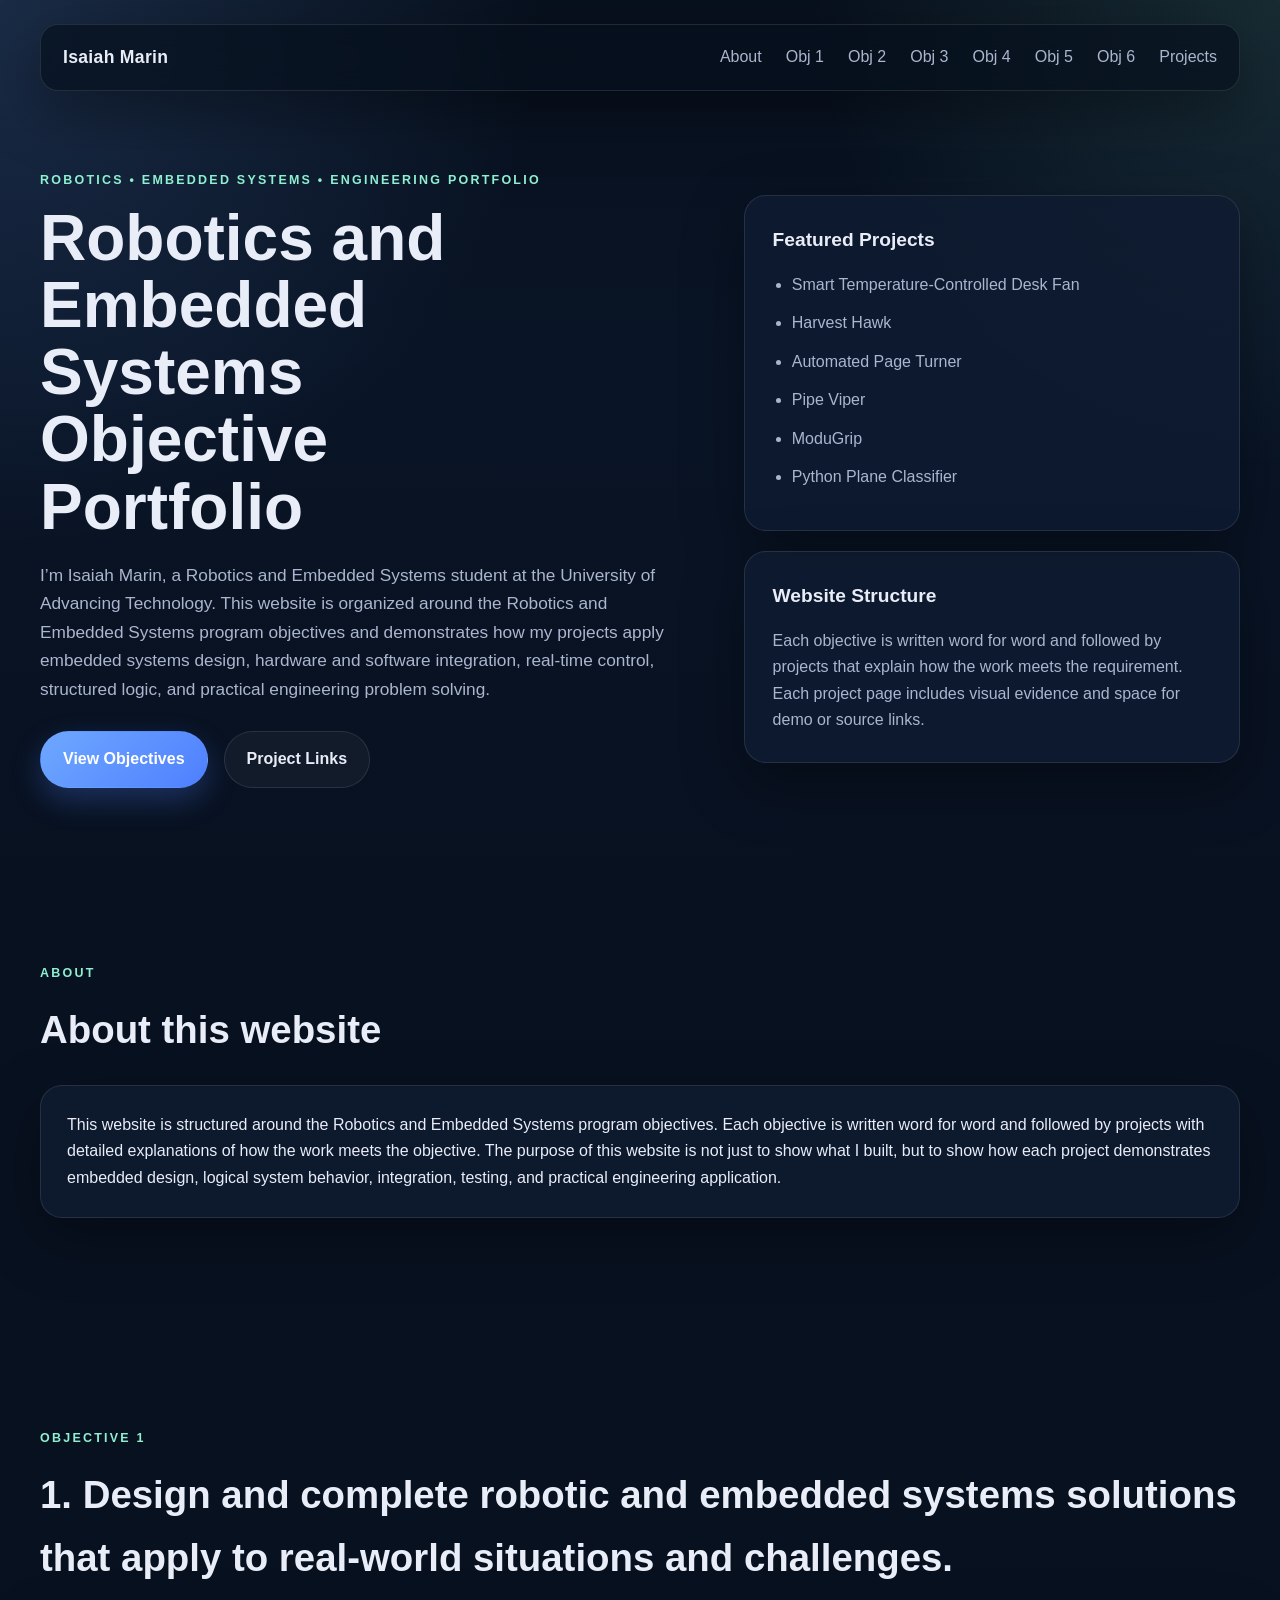
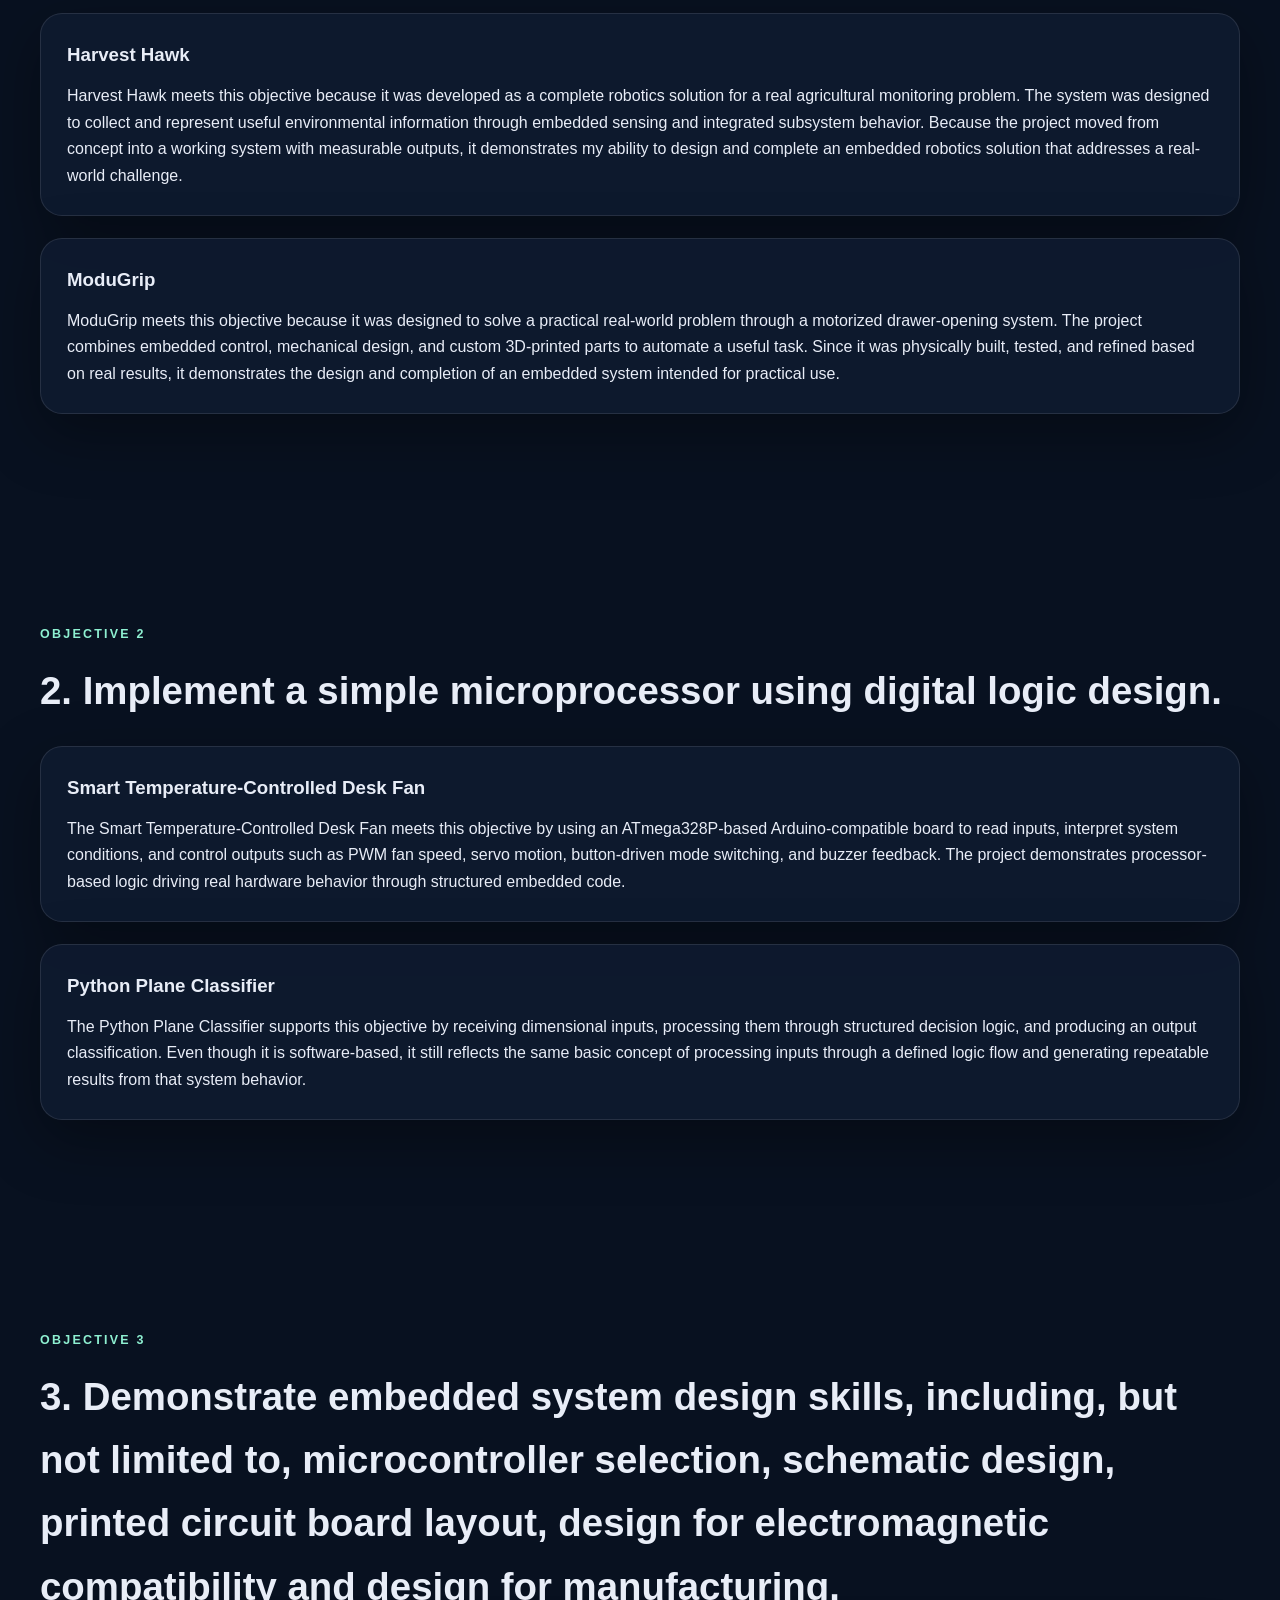
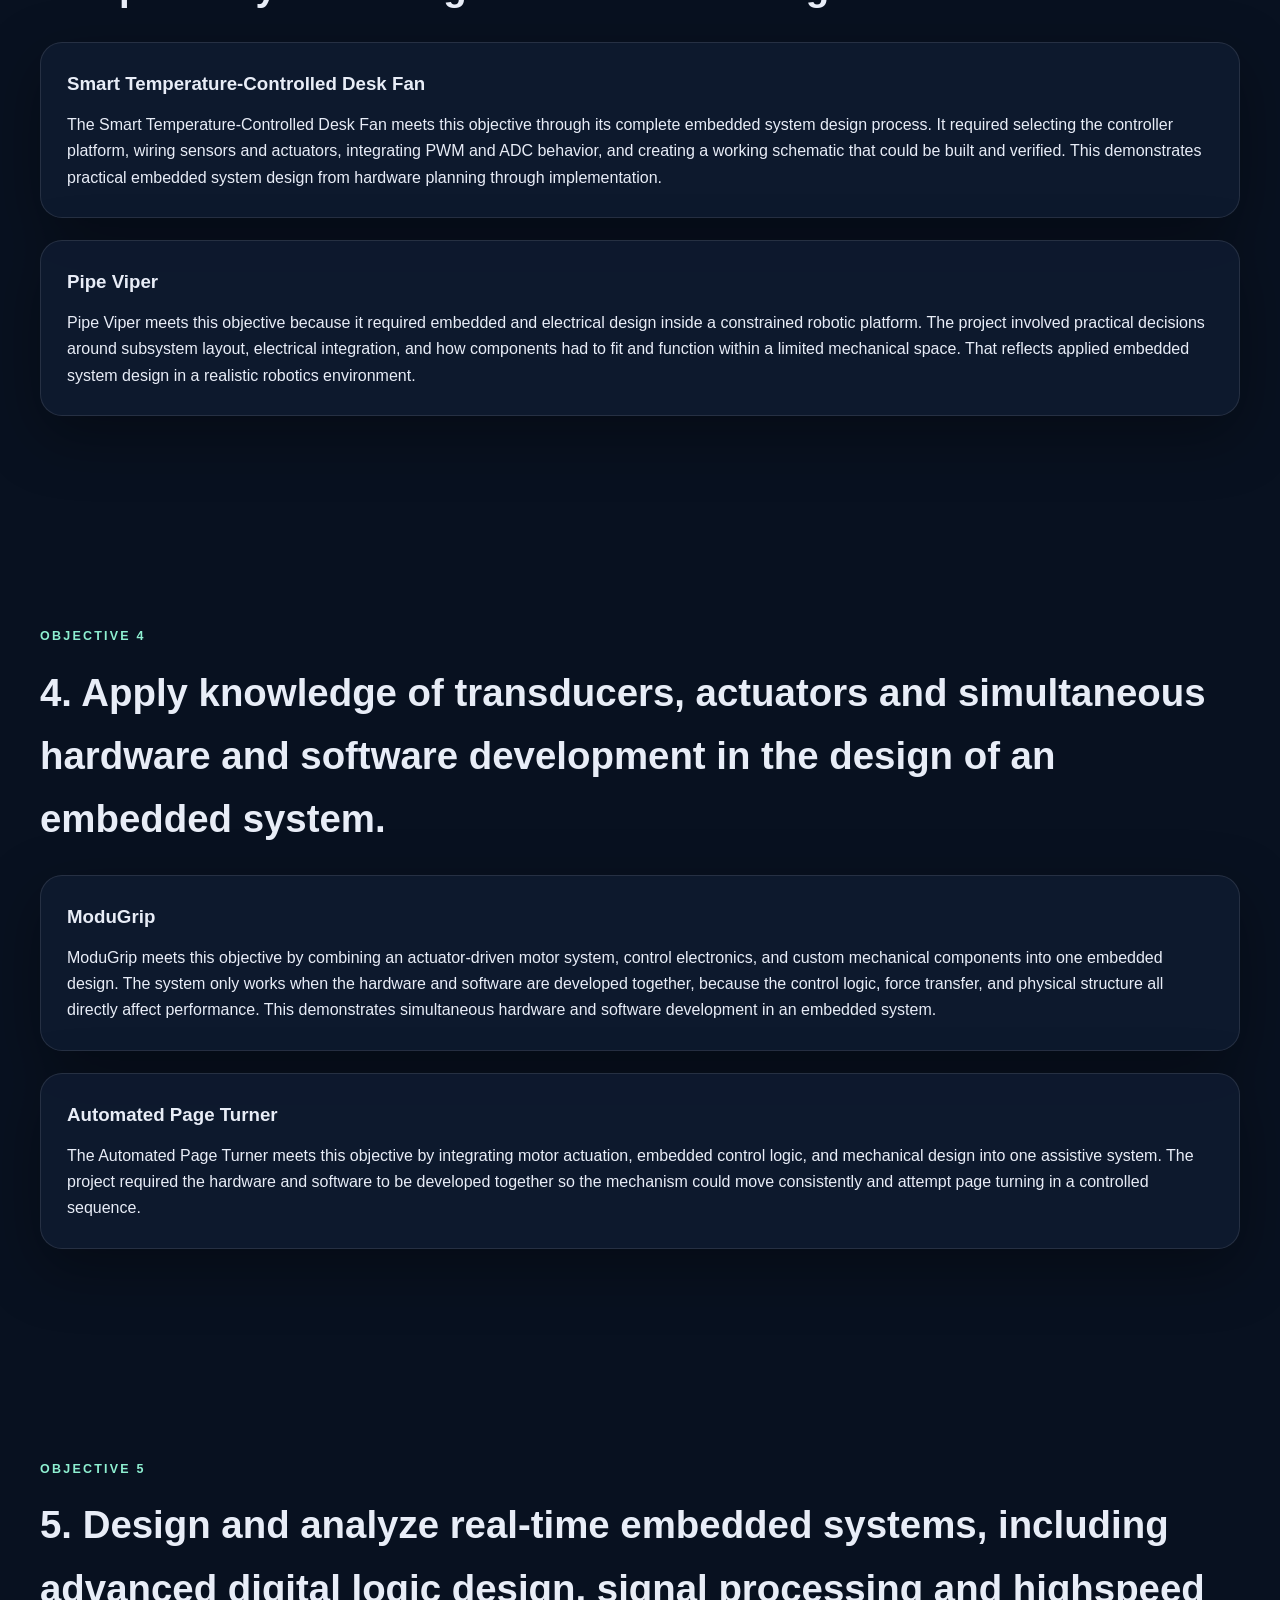
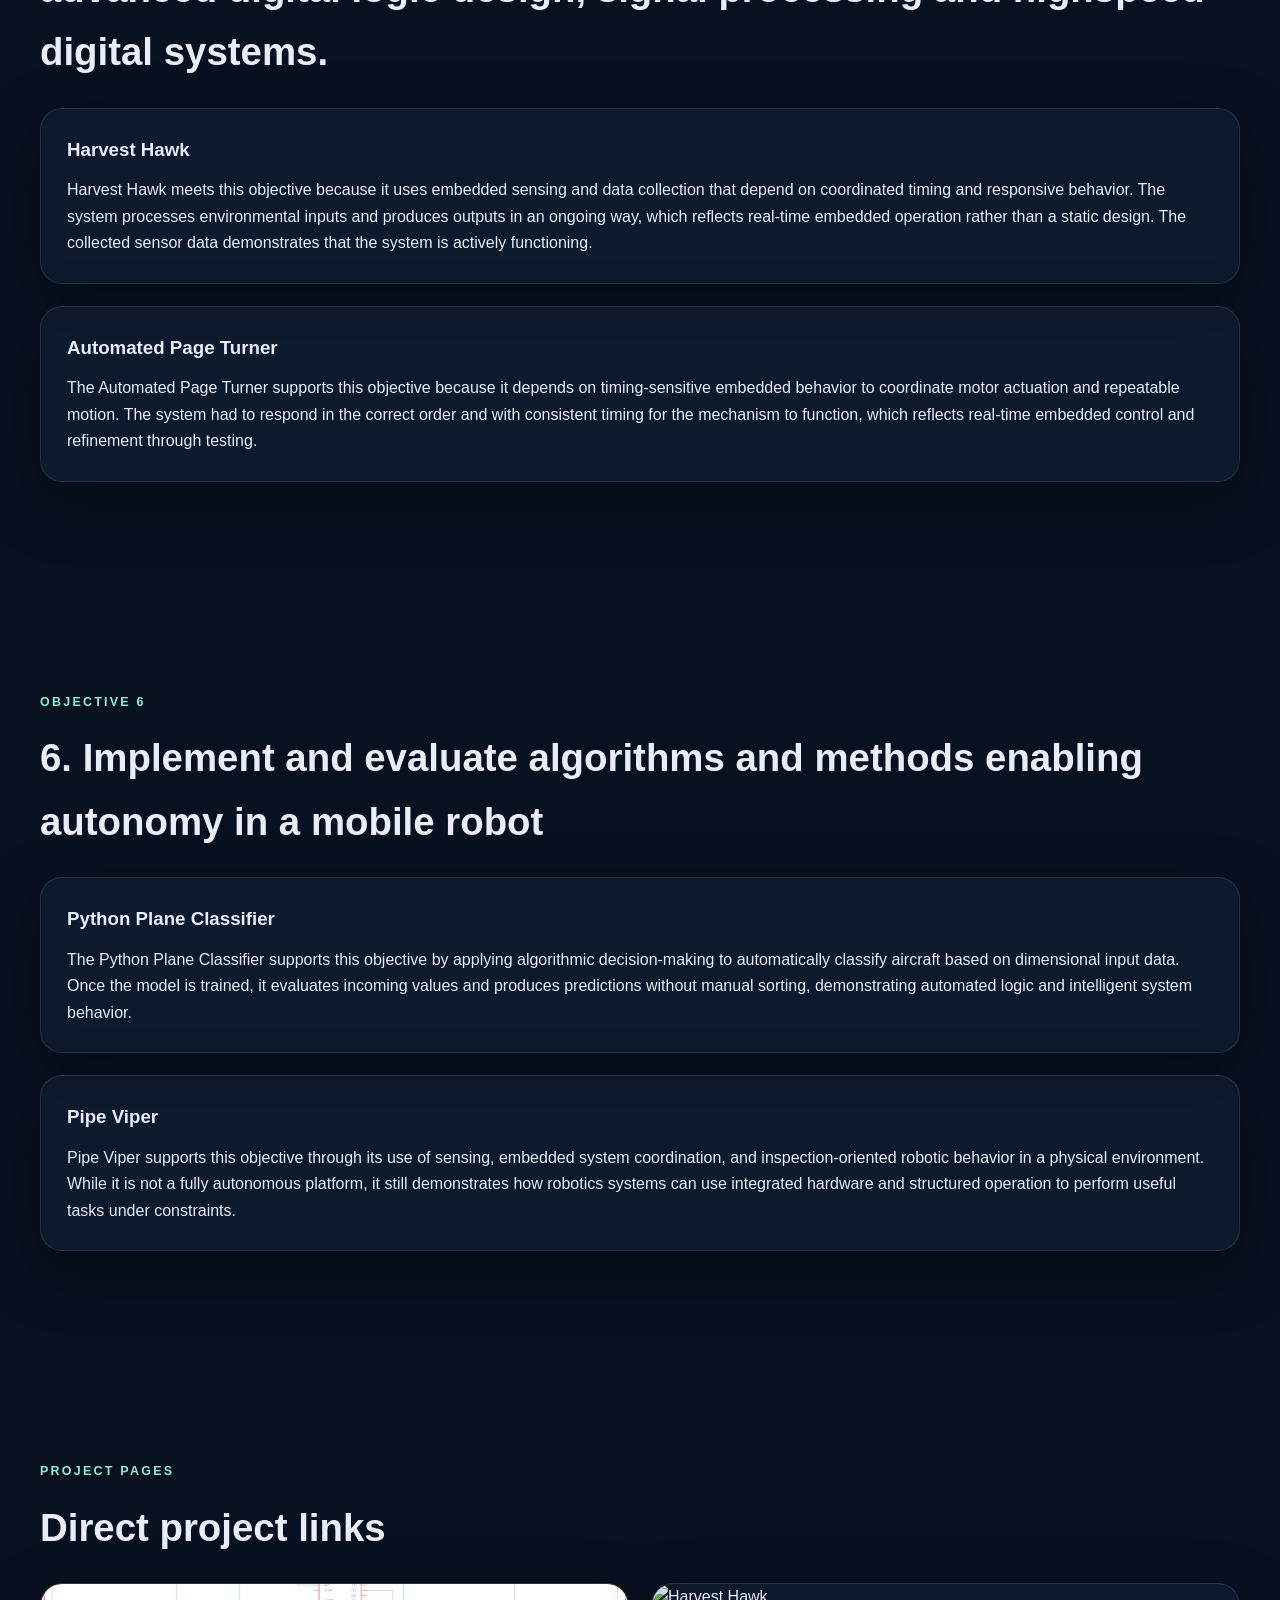
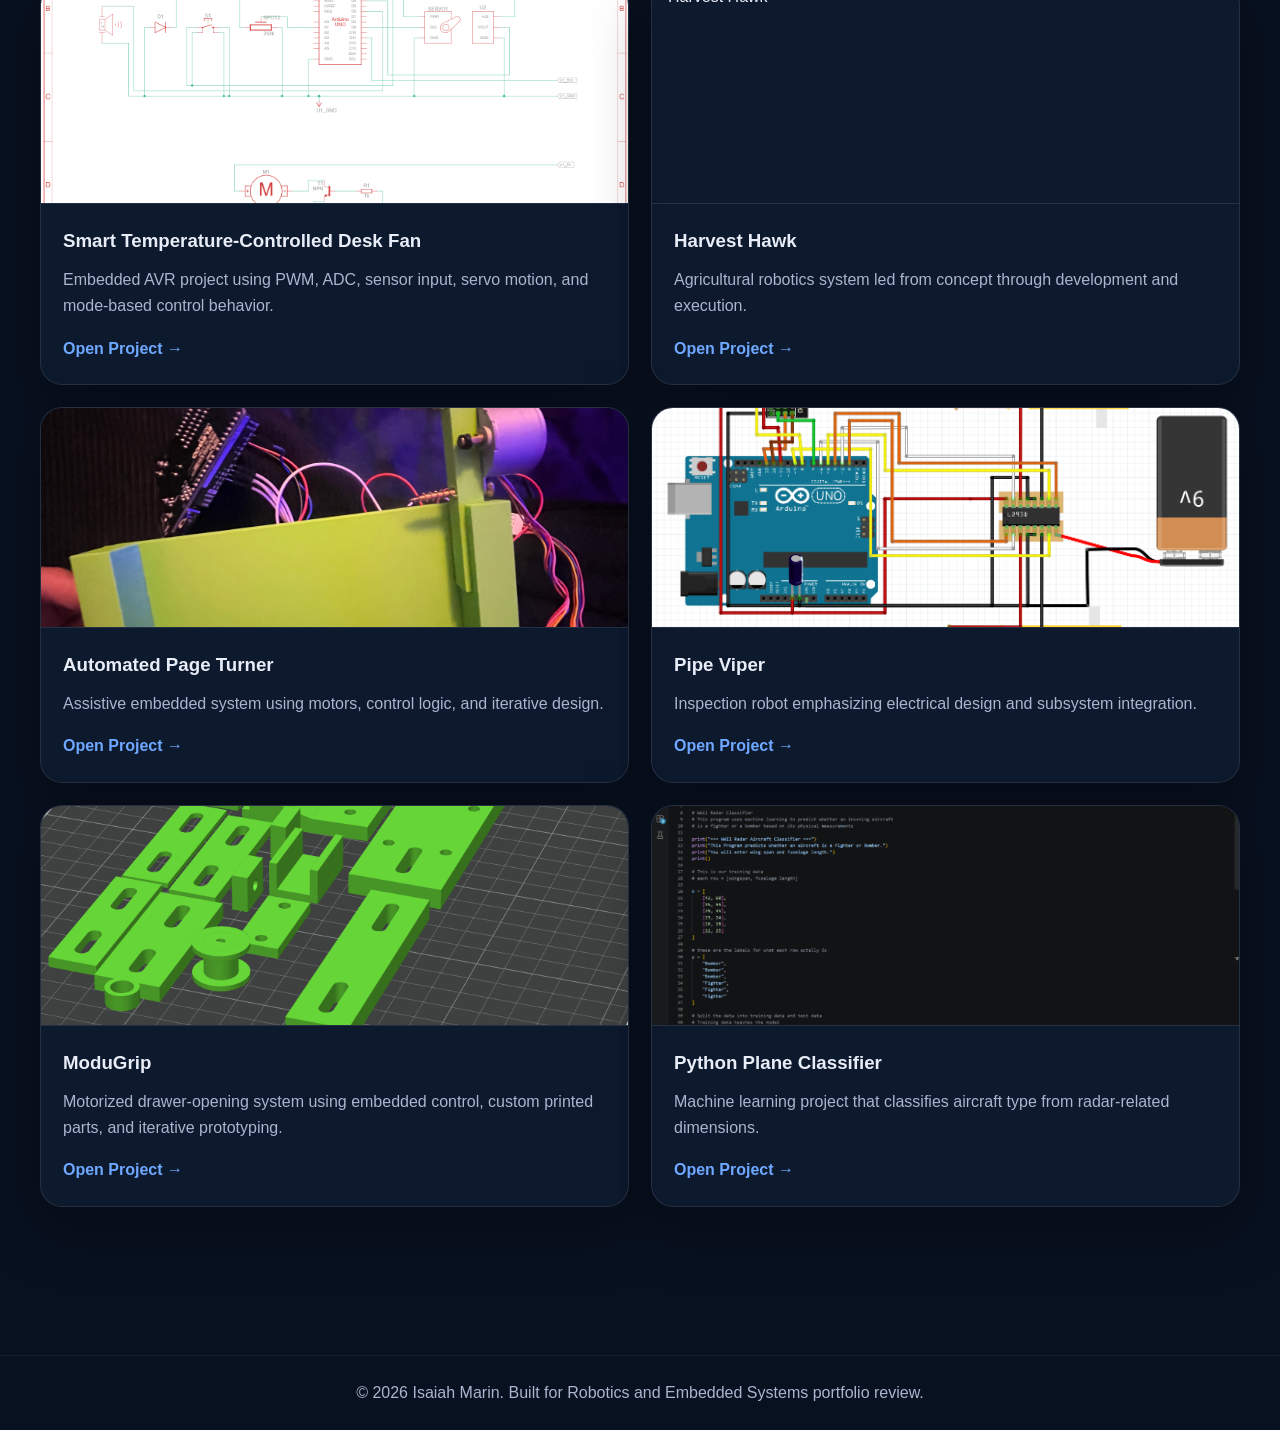
==== commit a7fe21bc: "Update index.html" ====
--- a/index.html
+++ b/index.html
@@ -23,7 +23,6 @@
 
       <div class="nav-links" id="navLinks">
         <a href="#about">About</a>
-        <a href="#walkthrough">Walkthrough</a>
         <a href="#objective1">Obj 1</a>
         <a href="#objective2">Obj 2</a>
         <a href="#objective3">Obj 3</a>
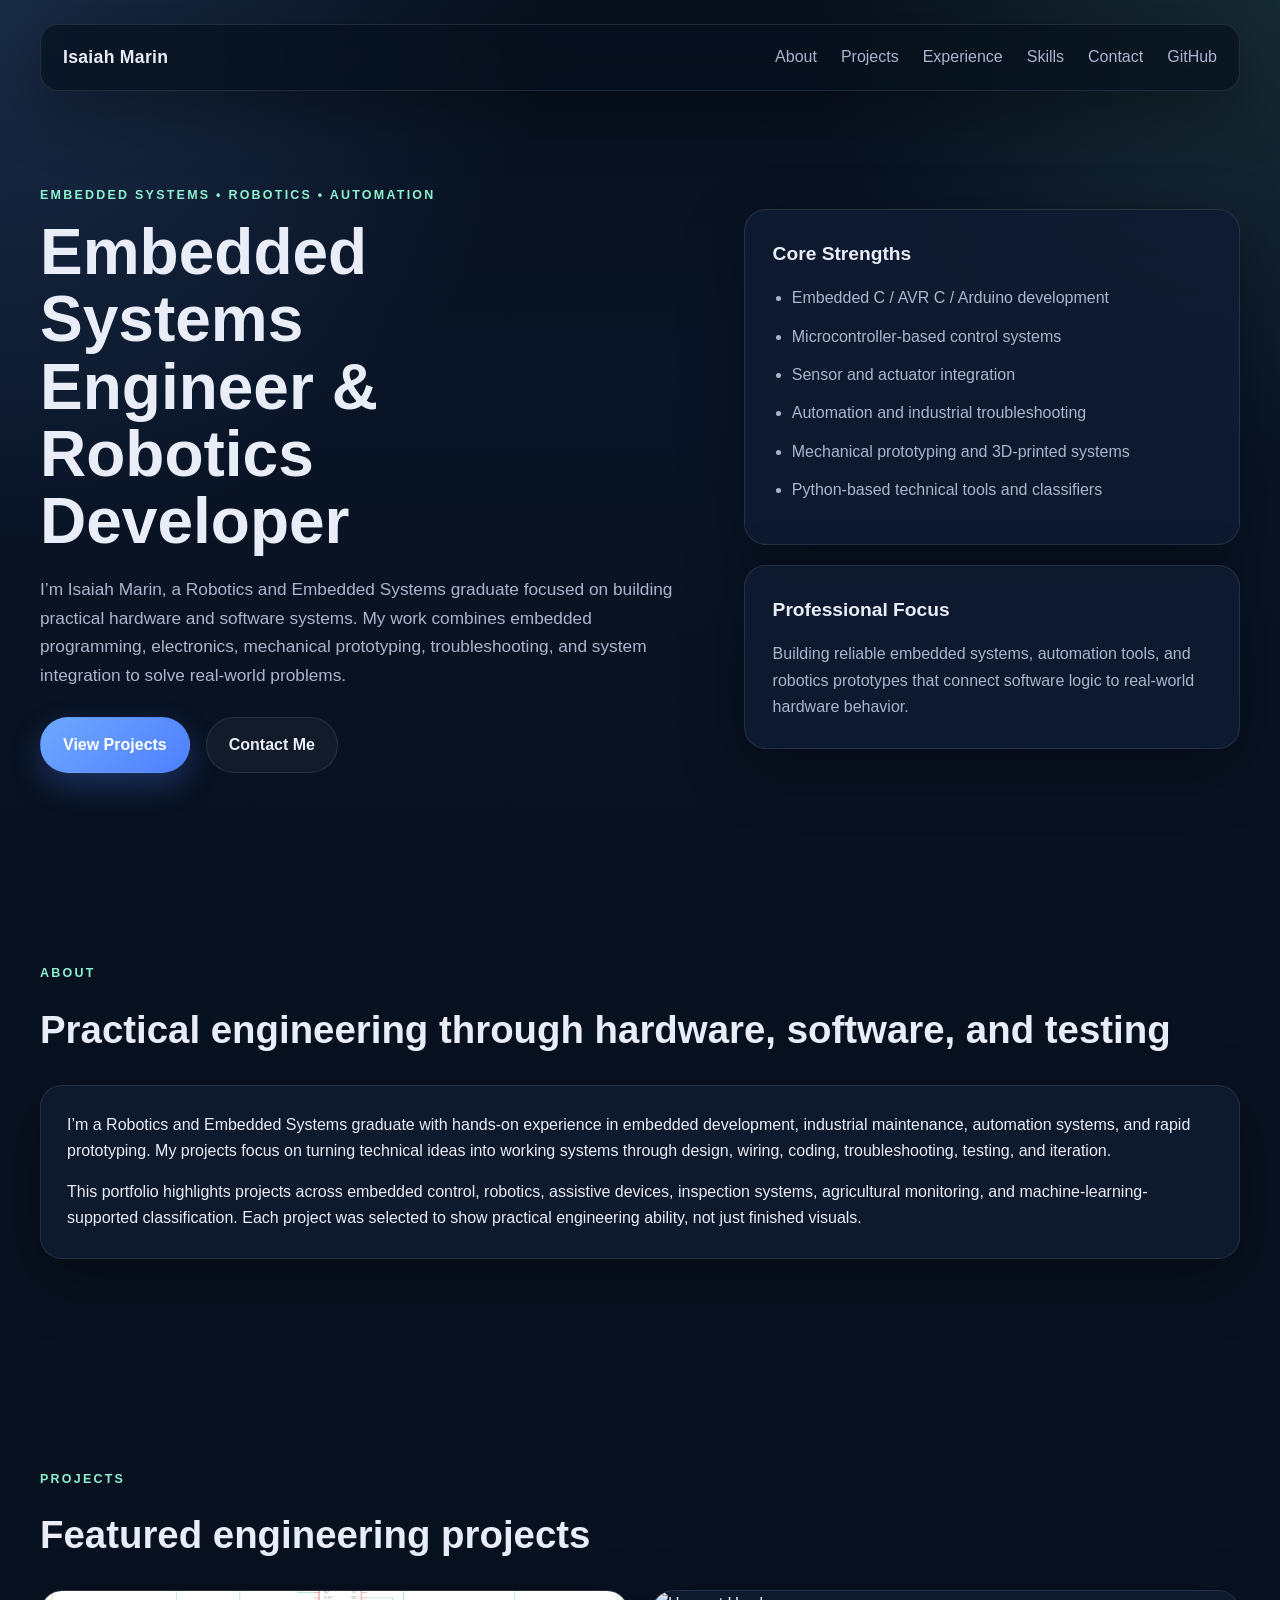
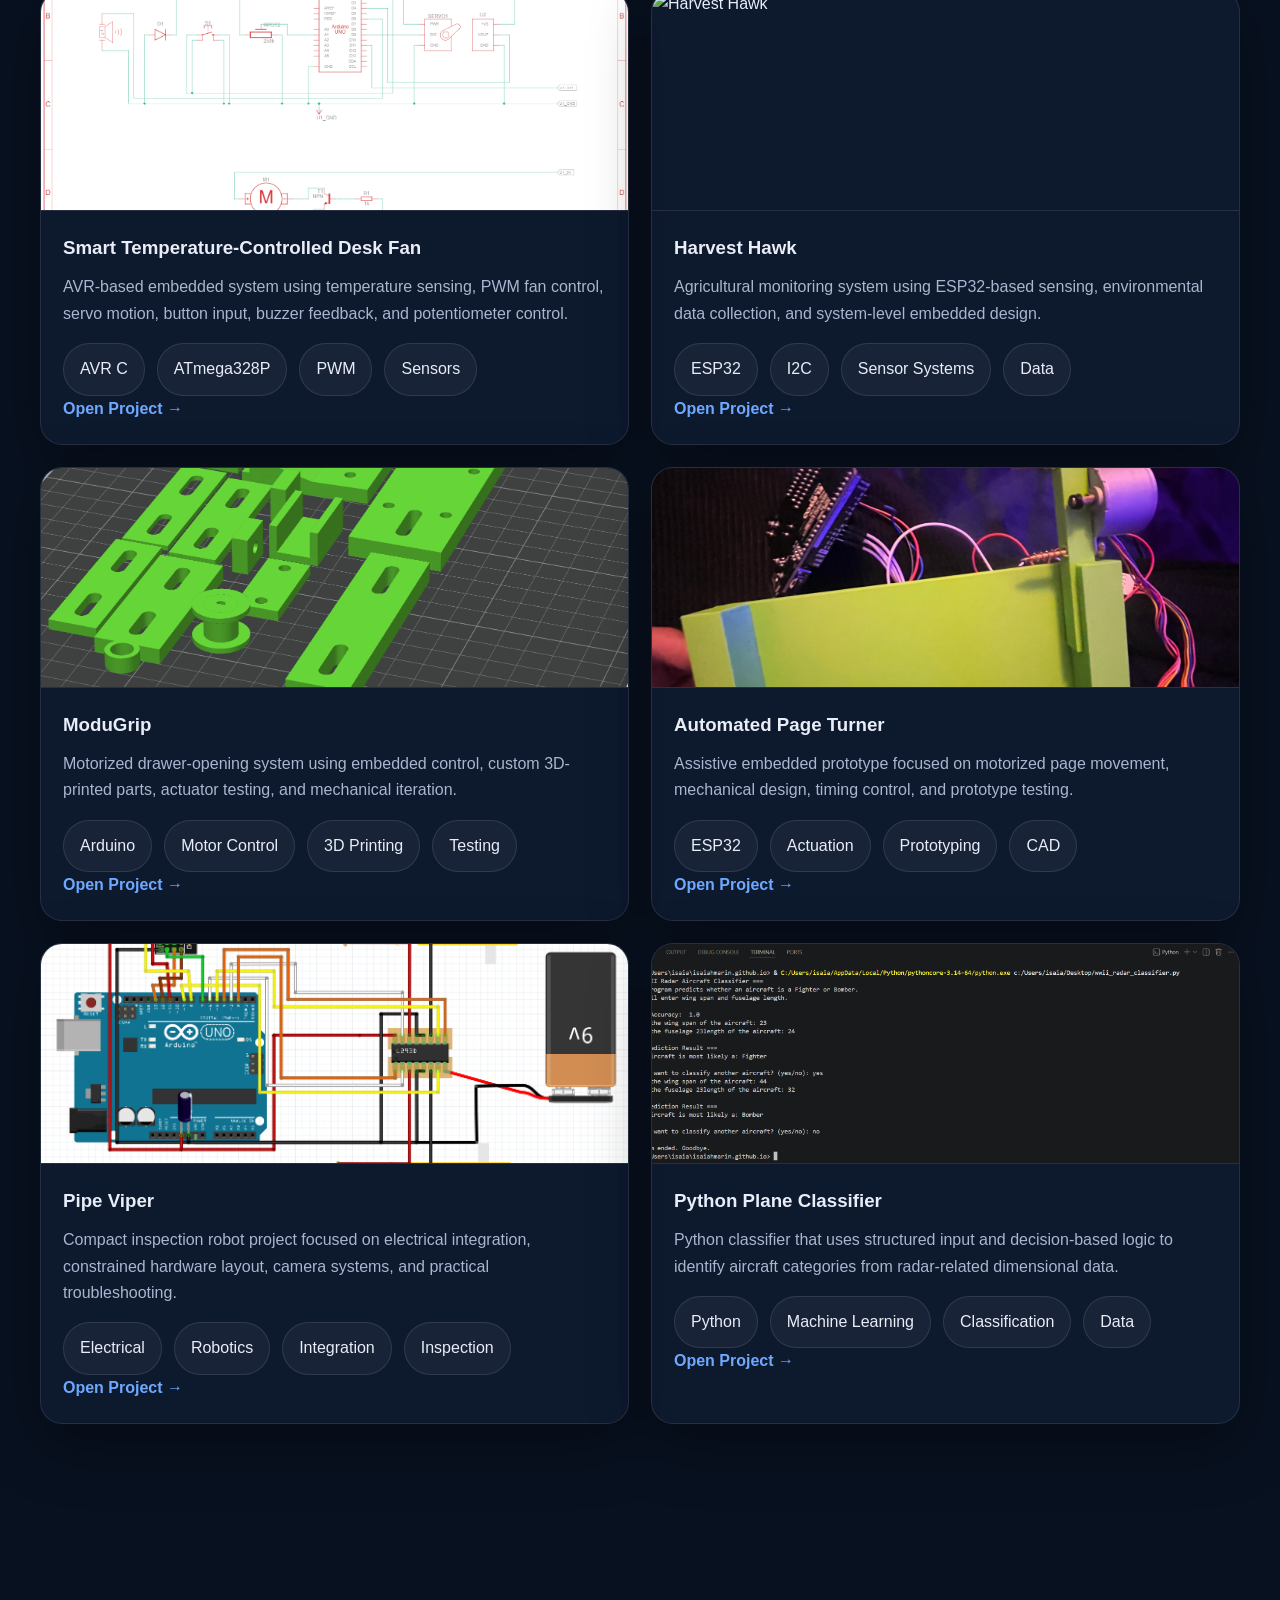
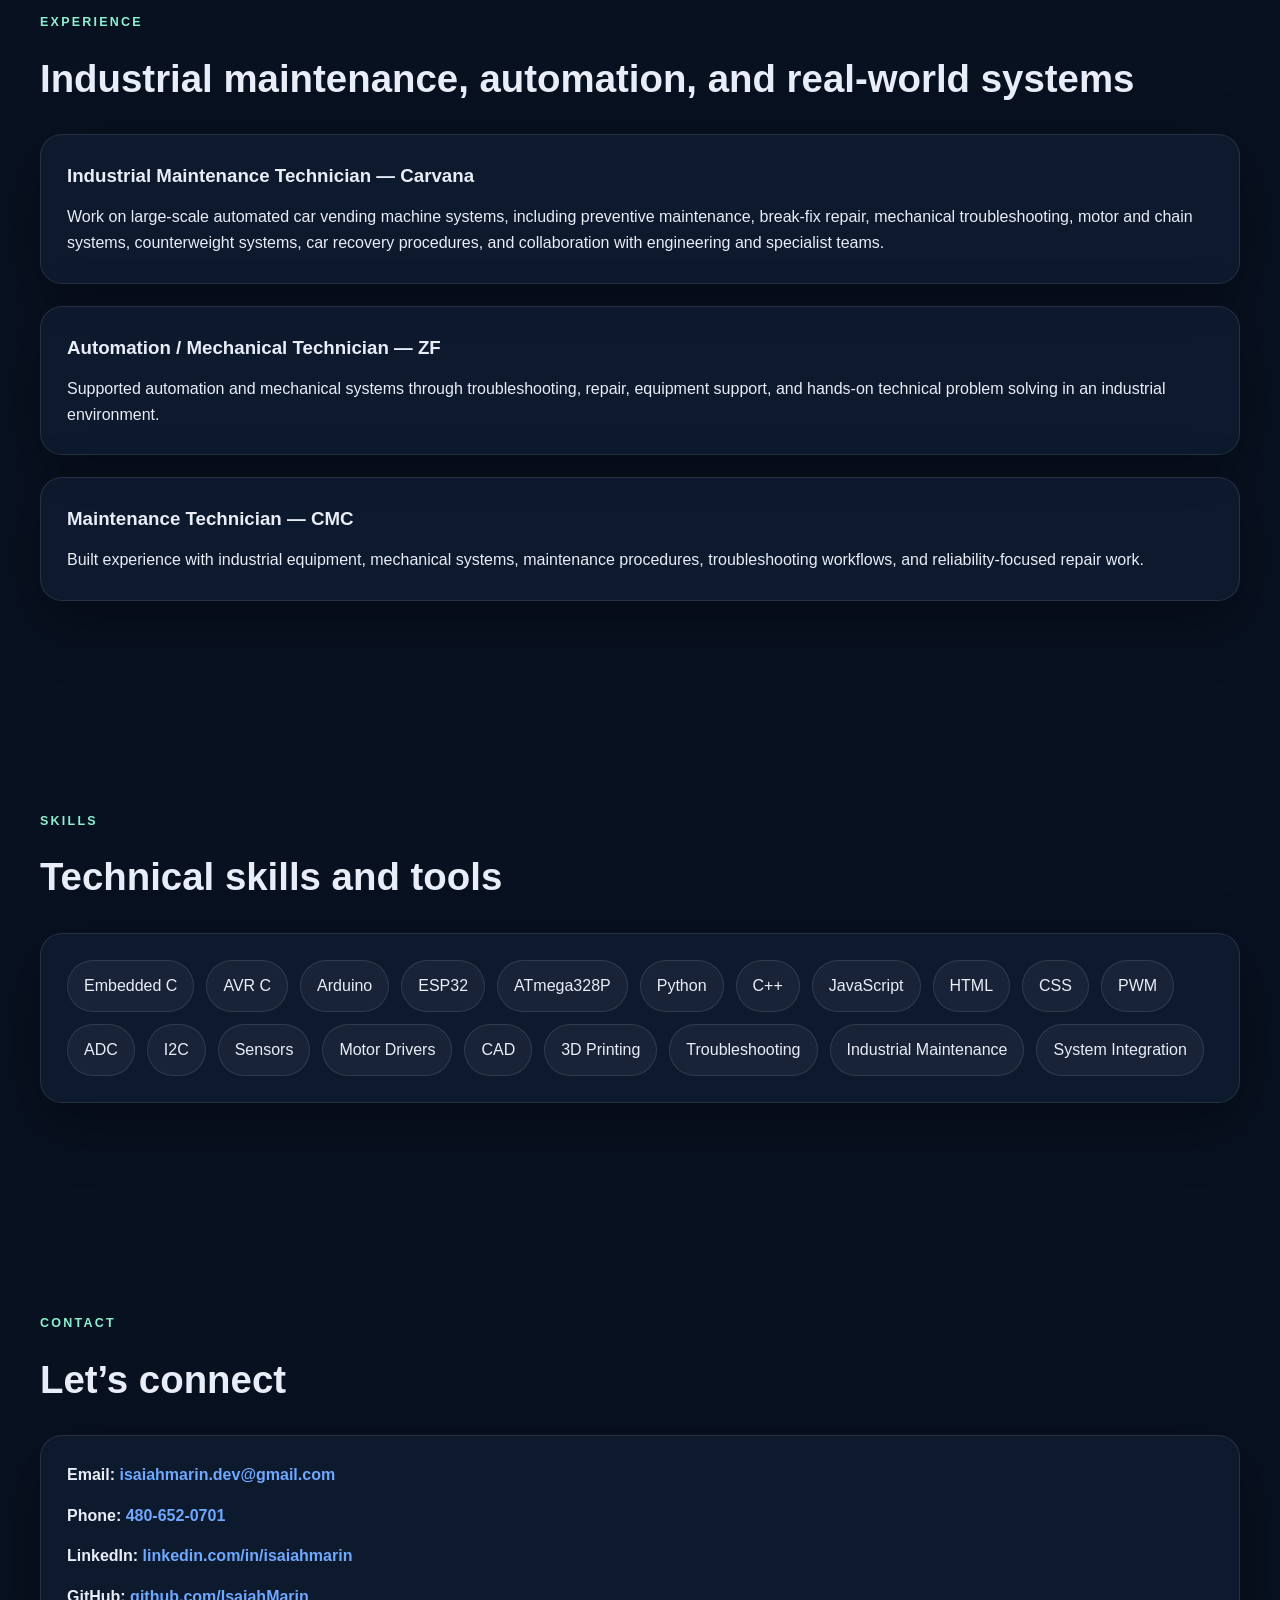
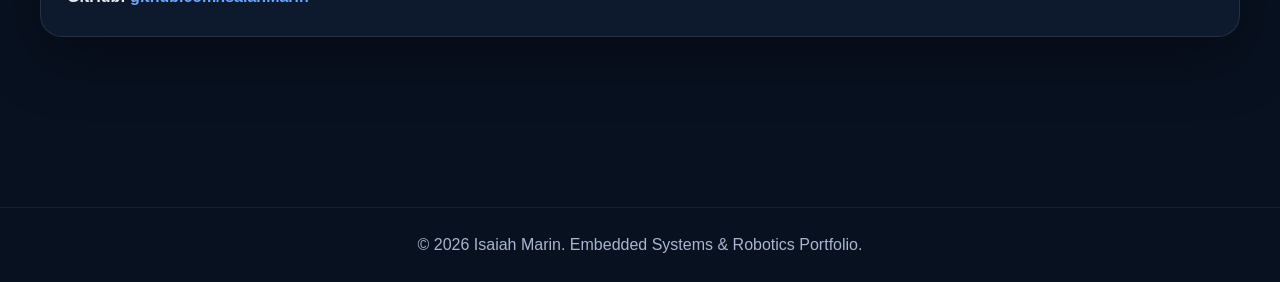
==== commit b2eabe1f: "Update index.html" ====
--- a/index.html
+++ b/index.html
@@ -3,10 +3,10 @@
 <head>
   <meta charset="UTF-8" />
   <meta name="viewport" content="width=device-width, initial-scale=1.0" />
-  <title>Isaiah Marin | Robotics & Embedded Systems Portfolio</title>
+  <title>Isaiah Marin | Embedded Systems & Robotics Portfolio</title>
   <meta
     name="description"
-    content="Isaiah Marin portfolio for Robotics and Embedded Systems objectives and projects."
+    content="Professional portfolio for Isaiah Marin, focused on embedded systems, robotics, automation, hardware integration, and software-supported engineering projects."
   />
   <link rel="stylesheet" href="style.css" />
 </head>
@@ -23,49 +23,49 @@
 
       <div class="nav-links" id="navLinks">
         <a href="#about">About</a>
-        <a href="#objective1">Obj 1</a>
-        <a href="#objective2">Obj 2</a>
-        <a href="#objective3">Obj 3</a>
-        <a href="#objective4">Obj 4</a>
-        <a href="#objective5">Obj 5</a>
-        <a href="#objective6">Obj 6</a>
         <a href="#projects">Projects</a>
+        <a href="#experience">Experience</a>
+        <a href="#skills">Skills</a>
+        <a href="#contact">Contact</a>
+        <a href="https://github.com/IsaiahMarin" target="_blank">GitHub</a>
       </div>
     </nav>
 
     <section class="hero-content">
       <div class="hero-text fade-in">
-        <p class="eyebrow">Robotics • Embedded Systems • Engineering Portfolio</p>
-        <h1>Robotics and Embedded Systems Objective Portfolio</h1>
+        <p class="eyebrow">Embedded Systems • Robotics • Automation</p>
+        <h1>Embedded Systems Engineer & Robotics Developer</h1>
         <p class="hero-description">
-          I’m Isaiah Marin, a Robotics and Embedded Systems student at the University of Advancing Technology.
-          This website is organized around the Robotics and Embedded Systems program objectives and demonstrates
-          how my projects apply embedded systems design, hardware and software integration, real-time control,
-          structured logic, and practical engineering problem solving.
+          I’m Isaiah Marin, a Robotics and Embedded Systems graduate focused on building practical
+          hardware and software systems. My work combines embedded programming, electronics,
+          mechanical prototyping, troubleshooting, and system integration to solve real-world problems.
         </p>
 
         <div class="hero-buttons">
-          <a href="#objective1" class="btn btn-primary">View Objectives</a>
-          <a href="#projects" class="btn btn-secondary">Project Links</a>
+          <a href="#projects" class="btn btn-primary">View Projects</a>
+          <a href="#contact" class="btn btn-secondary">Contact Me</a>
         </div>
       </div>
 
       <div class="hero-panel fade-in">
         <div class="hero-card">
-          <h2>Featured Projects</h2>
+          <h2>Core Strengths</h2>
           <ul>
-            <li><a href="projects/smart-fan.html">Smart Temperature-Controlled Desk Fan</a></li>
-            <li><a href="projects/harvest-hawk.html">Harvest Hawk</a></li>
-            <li><a href="projects/page-turner.html">Automated Page Turner</a></li>
-            <li><a href="projects/pipe-viper.html">Pipe Viper</a></li>
-            <li><a href="projects/modugrip.html">ModuGrip</a></li>
-            <li><a href="projects/python-ml.html">Python Plane Classifier</a></li>
+            <li>Embedded C / AVR C / Arduino development</li>
+            <li>Microcontroller-based control systems</li>
+            <li>Sensor and actuator integration</li>
+            <li>Automation and industrial troubleshooting</li>
+            <li>Mechanical prototyping and 3D-printed systems</li>
+            <li>Python-based technical tools and classifiers</li>
           </ul>
         </div>
 
         <div class="hero-card mini-card">
-          <h2>Website Structure</h2>
-          <p>Each objective is written word for word and followed by projects that explain how the work meets the requirement. Each project page includes visual evidence and space for demo or source links.</p>
+          <h2>Professional Focus</h2>
+          <p>
+            Building reliable embedded systems, automation tools, and robotics prototypes that connect
+            software logic to real-world hardware behavior.
+          </p>
         </div>
       </div>
     </section>
@@ -75,151 +75,28 @@
     <section id="about" class="section fade-in">
       <div class="section-heading">
         <p class="section-label">About</p>
-        <h2>About this website</h2>
-      </div>
-
-      <div class="card">
-        <p>
-          This website is structured around the Robotics and Embedded Systems program objectives.
-          Each objective is written word for word and followed by projects with detailed explanations
-          of how the work meets the objective. The purpose of this website is not just to show what I built,
-          but to show how each project demonstrates embedded design, logical system behavior, integration,
-          testing, and practical engineering application.
-        </p>
-      </div>
-    </section>
-
-
-    <section id="objective1" class="section fade-in">
-      <div class="section-heading">
-        <p class="section-label">Objective 1</p>
-        <h2>1. Design and complete robotic and embedded systems solutions that apply to real-world situations and challenges.</h2>
-      </div>
-
-      <div class="card">
-        <h3><a href="projects/harvest-hawk.html">Harvest Hawk</a></h3>
-        <p>
-          Harvest Hawk meets this objective because it was developed as a complete robotics solution for a real agricultural monitoring problem. The system was designed to collect and represent useful environmental information through embedded sensing and integrated subsystem behavior. Because the project moved from concept into a working system with measurable outputs, it demonstrates my ability to design and complete an embedded robotics solution that addresses a real-world challenge.
-        </p>
-      </div>
-
-      <div class="card">
-        <h3><a href="projects/modugrip.html">ModuGrip</a></h3>
-        <p>
-          ModuGrip meets this objective because it was designed to solve a practical real-world problem through a motorized drawer-opening system. The project combines embedded control, mechanical design, and custom 3D-printed parts to automate a useful task. Since it was physically built, tested, and refined based on real results, it demonstrates the design and completion of an embedded system intended for practical use.
-        </p>
-      </div>
-    </section>
-
-    <section id="objective2" class="section fade-in">
-      <div class="section-heading">
-        <p class="section-label">Objective 2</p>
-        <h2>2. Implement a simple microprocessor using digital logic design.</h2>
-      </div>
-
-      <div class="card">
-        <h3><a href="projects/smart-fan.html">Smart Temperature-Controlled Desk Fan</a></h3>
-        <p>
-          The Smart Temperature-Controlled Desk Fan meets this objective by using an ATmega328P-based Arduino-compatible board to read inputs, interpret system conditions, and control outputs such as PWM fan speed, servo motion, button-driven mode switching, and buzzer feedback. The project demonstrates processor-based logic driving real hardware behavior through structured embedded code.
-        </p>
-      </div>
-
-      <div class="card">
-        <h3><a href="projects/python-ml.html">Python Plane Classifier</a></h3>
-        <p>
-          The Python Plane Classifier supports this objective by receiving dimensional inputs, processing them through structured decision logic, and producing an output classification. Even though it is software-based, it still reflects the same basic concept of processing inputs through a defined logic flow and generating repeatable results from that system behavior.
-        </p>
-      </div>
-    </section>
-
-    <section id="objective3" class="section fade-in">
-      <div class="section-heading">
-        <p class="section-label">Objective 3</p>
-        <h2>3. Demonstrate embedded system design skills, including, but not limited to, microcontroller selection, schematic design, printed circuit board layout, design for electromagnetic compatibility and design for manufacturing.</h2>
-      </div>
-
-      <div class="card">
-        <h3><a href="projects/smart-fan.html">Smart Temperature-Controlled Desk Fan</a></h3>
-        <p>
-          The Smart Temperature-Controlled Desk Fan meets this objective through its complete embedded system design process. It required selecting the controller platform, wiring sensors and actuators, integrating PWM and ADC behavior, and creating a working schematic that could be built and verified. This demonstrates practical embedded system design from hardware planning through implementation.
-        </p>
-      </div>
-
-      <div class="card">
-        <h3><a href="projects/pipe-viper.html">Pipe Viper</a></h3>
-        <p>
-          Pipe Viper meets this objective because it required embedded and electrical design inside a constrained robotic platform. The project involved practical decisions around subsystem layout, electrical integration, and how components had to fit and function within a limited mechanical space. That reflects applied embedded system design in a realistic robotics environment.
-        </p>
-      </div>
-    </section>
-
-    <section id="objective4" class="section fade-in">
-      <div class="section-heading">
-        <p class="section-label">Objective 4</p>
-        <h2>4. Apply knowledge of transducers, actuators and simultaneous hardware and software development in the design of an embedded system.</h2>
-      </div>
-
-      <div class="card">
-        <h3><a href="projects/modugrip.html">ModuGrip</a></h3>
-        <p>
-          ModuGrip meets this objective by combining an actuator-driven motor system, control electronics, and custom mechanical components into one embedded design. The system only works when the hardware and software are developed together, because the control logic, force transfer, and physical structure all directly affect performance. This demonstrates simultaneous hardware and software development in an embedded system.
-        </p>
-      </div>
-
-      <div class="card">
-        <h3><a href="projects/page-turner.html">Automated Page Turner</a></h3>
-        <p>
-          The Automated Page Turner meets this objective by integrating motor actuation, embedded control logic, and mechanical design into one assistive system. The project required the hardware and software to be developed together so the mechanism could move consistently and attempt page turning in a controlled sequence.
-        </p>
-      </div>
-    </section>
-
-    <section id="objective5" class="section fade-in">
-      <div class="section-heading">
-        <p class="section-label">Objective 5</p>
-        <h2>5. Design and analyze real-time embedded systems, including advanced digital logic design, signal processing and highspeed digital systems.</h2>
-      </div>
-
-      <div class="card">
-        <h3><a href="projects/harvest-hawk.html">Harvest Hawk</a></h3>
-        <p>
-          Harvest Hawk meets this objective because it uses embedded sensing and data collection that depend on coordinated timing and responsive behavior. The system processes environmental inputs and produces outputs in an ongoing way, which reflects real-time embedded operation rather than a static design. The collected sensor data demonstrates that the system is actively functioning.
-        </p>
-      </div>
-
-      <div class="card">
-        <h3><a href="projects/page-turner.html">Automated Page Turner</a></h3>
-        <p>
-          The Automated Page Turner supports this objective because it depends on timing-sensitive embedded behavior to coordinate motor actuation and repeatable motion. The system had to respond in the correct order and with consistent timing for the mechanism to function, which reflects real-time embedded control and refinement through testing.
-        </p>
-      </div>
-    </section>
-
-    <section id="objective6" class="section fade-in">
-      <div class="section-heading">
-        <p class="section-label">Objective 6</p>
-        <h2>6. Implement and evaluate algorithms and methods enabling autonomy in a mobile robot</h2>
-      </div>
-
-      <div class="card">
-        <h3><a href="projects/python-ml.html">Python Plane Classifier</a></h3>
-        <p>
-          The Python Plane Classifier supports this objective by applying algorithmic decision-making to automatically classify aircraft based on dimensional input data. Once the model is trained, it evaluates incoming values and produces predictions without manual sorting, demonstrating automated logic and intelligent system behavior.
-        </p>
-      </div>
-
-      <div class="card">
-        <h3><a href="projects/pipe-viper.html">Pipe Viper</a></h3>
-        <p>
-          Pipe Viper supports this objective through its use of sensing, embedded system coordination, and inspection-oriented robotic behavior in a physical environment. While it is not a fully autonomous platform, it still demonstrates how robotics systems can use integrated hardware and structured operation to perform useful tasks under constraints.
+        <h2>Practical engineering through hardware, software, and testing</h2>
+      </div>
+
+      <div class="card">
+        <p>
+          I’m a Robotics and Embedded Systems graduate with hands-on experience in embedded development,
+          industrial maintenance, automation systems, and rapid prototyping. My projects focus on turning
+          technical ideas into working systems through design, wiring, coding, troubleshooting, testing,
+          and iteration.
+        </p>
+        <p>
+          This portfolio highlights projects across embedded control, robotics, assistive devices,
+          inspection systems, agricultural monitoring, and machine-learning-supported classification.
+          Each project was selected to show practical engineering ability, not just finished visuals.
         </p>
       </div>
     </section>
 
     <section id="projects" class="section fade-in">
       <div class="section-heading">
-        <p class="section-label">Project Pages</p>
-        <h2>Direct project links</h2>
+        <p class="section-label">Projects</p>
+        <h2>Featured engineering projects</h2>
       </div>
 
       <div class="project-grid">
@@ -229,7 +106,16 @@
           </div>
           <div class="project-card-content">
             <h3>Smart Temperature-Controlled Desk Fan</h3>
-            <p>Embedded AVR project using PWM, ADC, sensor input, servo motion, and mode-based control behavior.</p>
+            <p>
+              AVR-based embedded system using temperature sensing, PWM fan control, servo motion,
+              button input, buzzer feedback, and potentiometer control.
+            </p>
+            <div class="skills-wrap">
+              <span class="skill-pill">AVR C</span>
+              <span class="skill-pill">ATmega328P</span>
+              <span class="skill-pill">PWM</span>
+              <span class="skill-pill">Sensors</span>
+            </div>
             <span class="project-link">Open Project →</span>
           </div>
         </a>
@@ -240,7 +126,36 @@
           </div>
           <div class="project-card-content">
             <h3>Harvest Hawk</h3>
-            <p>Agricultural robotics system led from concept through development and execution.</p>
+            <p>
+              Agricultural monitoring system using ESP32-based sensing, environmental data collection,
+              and system-level embedded design.
+            </p>
+            <div class="skills-wrap">
+              <span class="skill-pill">ESP32</span>
+              <span class="skill-pill">I2C</span>
+              <span class="skill-pill">Sensor Systems</span>
+              <span class="skill-pill">Data</span>
+            </div>
+            <span class="project-link">Open Project →</span>
+          </div>
+        </a>
+
+        <a class="project-card" href="projects/modugrip.html">
+          <div class="project-image">
+            <img src="images/modugrip-1.png" alt="ModuGrip">
+          </div>
+          <div class="project-card-content">
+            <h3>ModuGrip</h3>
+            <p>
+              Motorized drawer-opening system using embedded control, custom 3D-printed parts,
+              actuator testing, and mechanical iteration.
+            </p>
+            <div class="skills-wrap">
+              <span class="skill-pill">Arduino</span>
+              <span class="skill-pill">Motor Control</span>
+              <span class="skill-pill">3D Printing</span>
+              <span class="skill-pill">Testing</span>
+            </div>
             <span class="project-link">Open Project →</span>
           </div>
         </a>
@@ -251,7 +166,16 @@
           </div>
           <div class="project-card-content">
             <h3>Automated Page Turner</h3>
-            <p>Assistive embedded system using motors, control logic, and iterative design.</p>
+            <p>
+              Assistive embedded prototype focused on motorized page movement, mechanical design,
+              timing control, and prototype testing.
+            </p>
+            <div class="skills-wrap">
+              <span class="skill-pill">ESP32</span>
+              <span class="skill-pill">Actuation</span>
+              <span class="skill-pill">Prototyping</span>
+              <span class="skill-pill">CAD</span>
+            </div>
             <span class="project-link">Open Project →</span>
           </div>
         </a>
@@ -262,38 +186,123 @@
           </div>
           <div class="project-card-content">
             <h3>Pipe Viper</h3>
-            <p>Inspection robot emphasizing electrical design and subsystem integration.</p>
-            <span class="project-link">Open Project →</span>
-          </div>
-        </a>
-
-        <a class="project-card" href="projects/modugrip.html">
-          <div class="project-image">
-            <img src="images/modugrip-1.png" alt="ModuGrip">
-          </div>
-          <div class="project-card-content">
-            <h3>ModuGrip</h3>
-            <p>Motorized drawer-opening system using embedded control, custom printed parts, and iterative prototyping.</p>
+            <p>
+              Compact inspection robot project focused on electrical integration, constrained hardware
+              layout, camera systems, and practical troubleshooting.
+            </p>
+            <div class="skills-wrap">
+              <span class="skill-pill">Electrical</span>
+              <span class="skill-pill">Robotics</span>
+              <span class="skill-pill">Integration</span>
+              <span class="skill-pill">Inspection</span>
+            </div>
             <span class="project-link">Open Project →</span>
           </div>
         </a>
 
         <a class="project-card" href="projects/python-ml.html">
           <div class="project-image">
-            <img src="images/python-project-1.png" alt="Python Plane Classifier">
+            <img src="images/python-project-demo.png" alt="Python Plane Classifier">
           </div>
           <div class="project-card-content">
             <h3>Python Plane Classifier</h3>
-            <p>Machine learning project that classifies aircraft type from radar-related dimensions.</p>
-            <span class="project-link">Open Project →</span>
-          </div>
-        </a>
+            <p>
+              Python classifier that uses structured input and decision-based logic to identify aircraft
+              categories from radar-related dimensional data.
+            </p>
+            <div class="skills-wrap">
+              <span class="skill-pill">Python</span>
+              <span class="skill-pill">Machine Learning</span>
+              <span class="skill-pill">Classification</span>
+              <span class="skill-pill">Data</span>
+            </div>
+            <span class="project-link">Open Project →</span>
+          </div>
+        </a>
+      </div>
+    </section>
+
+    <section id="experience" class="section fade-in">
+      <div class="section-heading">
+        <p class="section-label">Experience</p>
+        <h2>Industrial maintenance, automation, and real-world systems</h2>
+      </div>
+
+      <div class="card">
+        <h3>Industrial Maintenance Technician — Carvana</h3>
+        <p>
+          Work on large-scale automated car vending machine systems, including preventive maintenance,
+          break-fix repair, mechanical troubleshooting, motor and chain systems, counterweight systems,
+          car recovery procedures, and collaboration with engineering and specialist teams.
+        </p>
+      </div>
+
+      <div class="card">
+        <h3>Automation / Mechanical Technician — ZF</h3>
+        <p>
+          Supported automation and mechanical systems through troubleshooting, repair, equipment support,
+          and hands-on technical problem solving in an industrial environment.
+        </p>
+      </div>
+
+      <div class="card">
+        <h3>Maintenance Technician — CMC</h3>
+        <p>
+          Built experience with industrial equipment, mechanical systems, maintenance procedures,
+          troubleshooting workflows, and reliability-focused repair work.
+        </p>
+      </div>
+    </section>
+
+    <section id="skills" class="section fade-in">
+      <div class="section-heading">
+        <p class="section-label">Skills</p>
+        <h2>Technical skills and tools</h2>
+      </div>
+
+      <div class="card">
+        <div class="skills-wrap">
+          <span class="skill-pill">Embedded C</span>
+          <span class="skill-pill">AVR C</span>
+          <span class="skill-pill">Arduino</span>
+          <span class="skill-pill">ESP32</span>
+          <span class="skill-pill">ATmega328P</span>
+          <span class="skill-pill">Python</span>
+          <span class="skill-pill">C++</span>
+          <span class="skill-pill">JavaScript</span>
+          <span class="skill-pill">HTML</span>
+          <span class="skill-pill">CSS</span>
+          <span class="skill-pill">PWM</span>
+          <span class="skill-pill">ADC</span>
+          <span class="skill-pill">I2C</span>
+          <span class="skill-pill">Sensors</span>
+          <span class="skill-pill">Motor Drivers</span>
+          <span class="skill-pill">CAD</span>
+          <span class="skill-pill">3D Printing</span>
+          <span class="skill-pill">Troubleshooting</span>
+          <span class="skill-pill">Industrial Maintenance</span>
+          <span class="skill-pill">System Integration</span>
+        </div>
+      </div>
+    </section>
+
+    <section id="contact" class="section fade-in">
+      <div class="section-heading">
+        <p class="section-label">Contact</p>
+        <h2>Let’s connect</h2>
+      </div>
+
+      <div class="card">
+        <p><strong>Email:</strong> <a class="contact-link" href="mailto:isaiahmarin.dev@gmail.com">isaiahmarin.dev@gmail.com</a></p>
+        <p><strong>Phone:</strong> <a class="contact-link" href="tel:4806520701">480-652-0701</a></p>
+        <p><strong>LinkedIn:</strong> <a class="contact-link" href="https://www.linkedin.com/in/isaiahmarin/" target="_blank">linkedin.com/in/isaiahmarin</a></p>
+        <p><strong>GitHub:</strong> <a class="contact-link" href="https://github.com/IsaiahMarin" target="_blank">github.com/IsaiahMarin</a></p>
       </div>
     </section>
   </main>
 
   <footer class="footer">
-    <p>© 2026 Isaiah Marin. Built for Robotics and Embedded Systems portfolio review.</p>
+    <p>© 2026 Isaiah Marin. Embedded Systems & Robotics Portfolio.</p>
   </footer>
 
   <button id="scrollTopBtn" class="scroll-top-btn" aria-label="Scroll to top">↑</button>
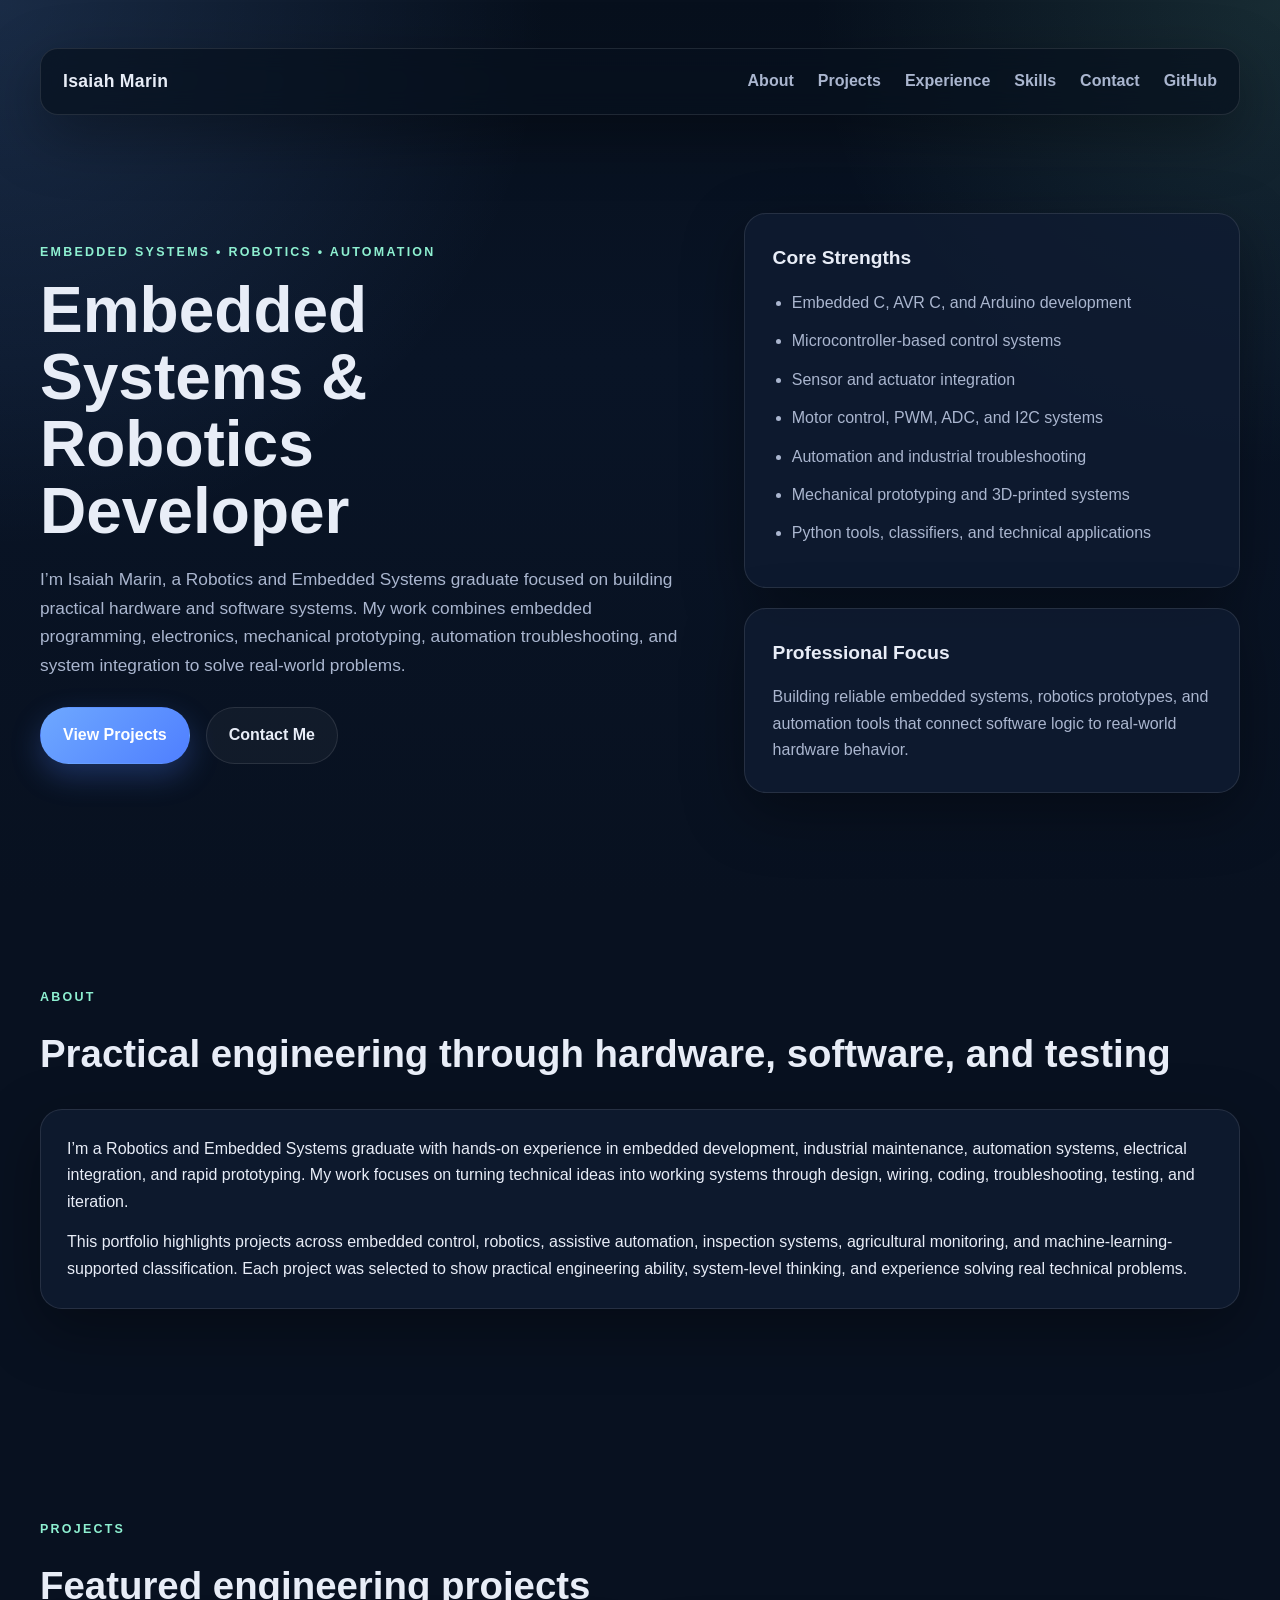
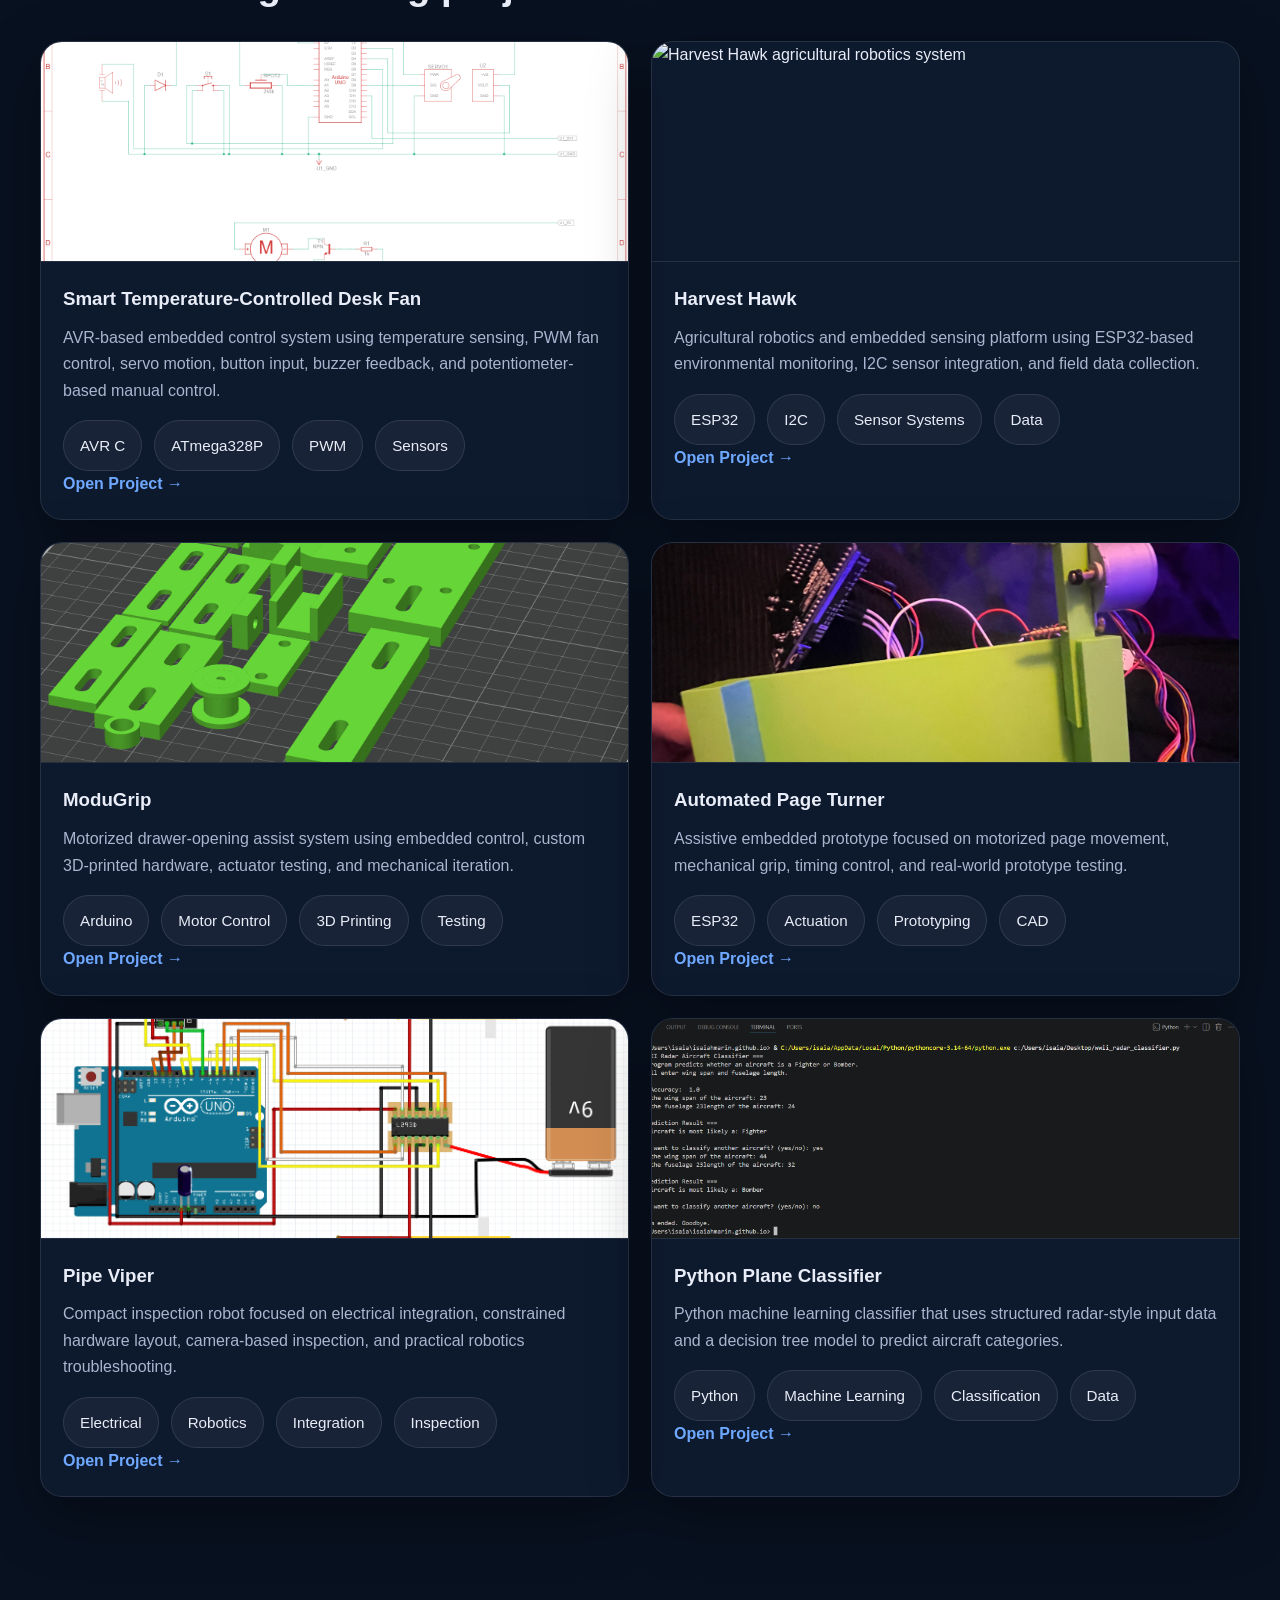
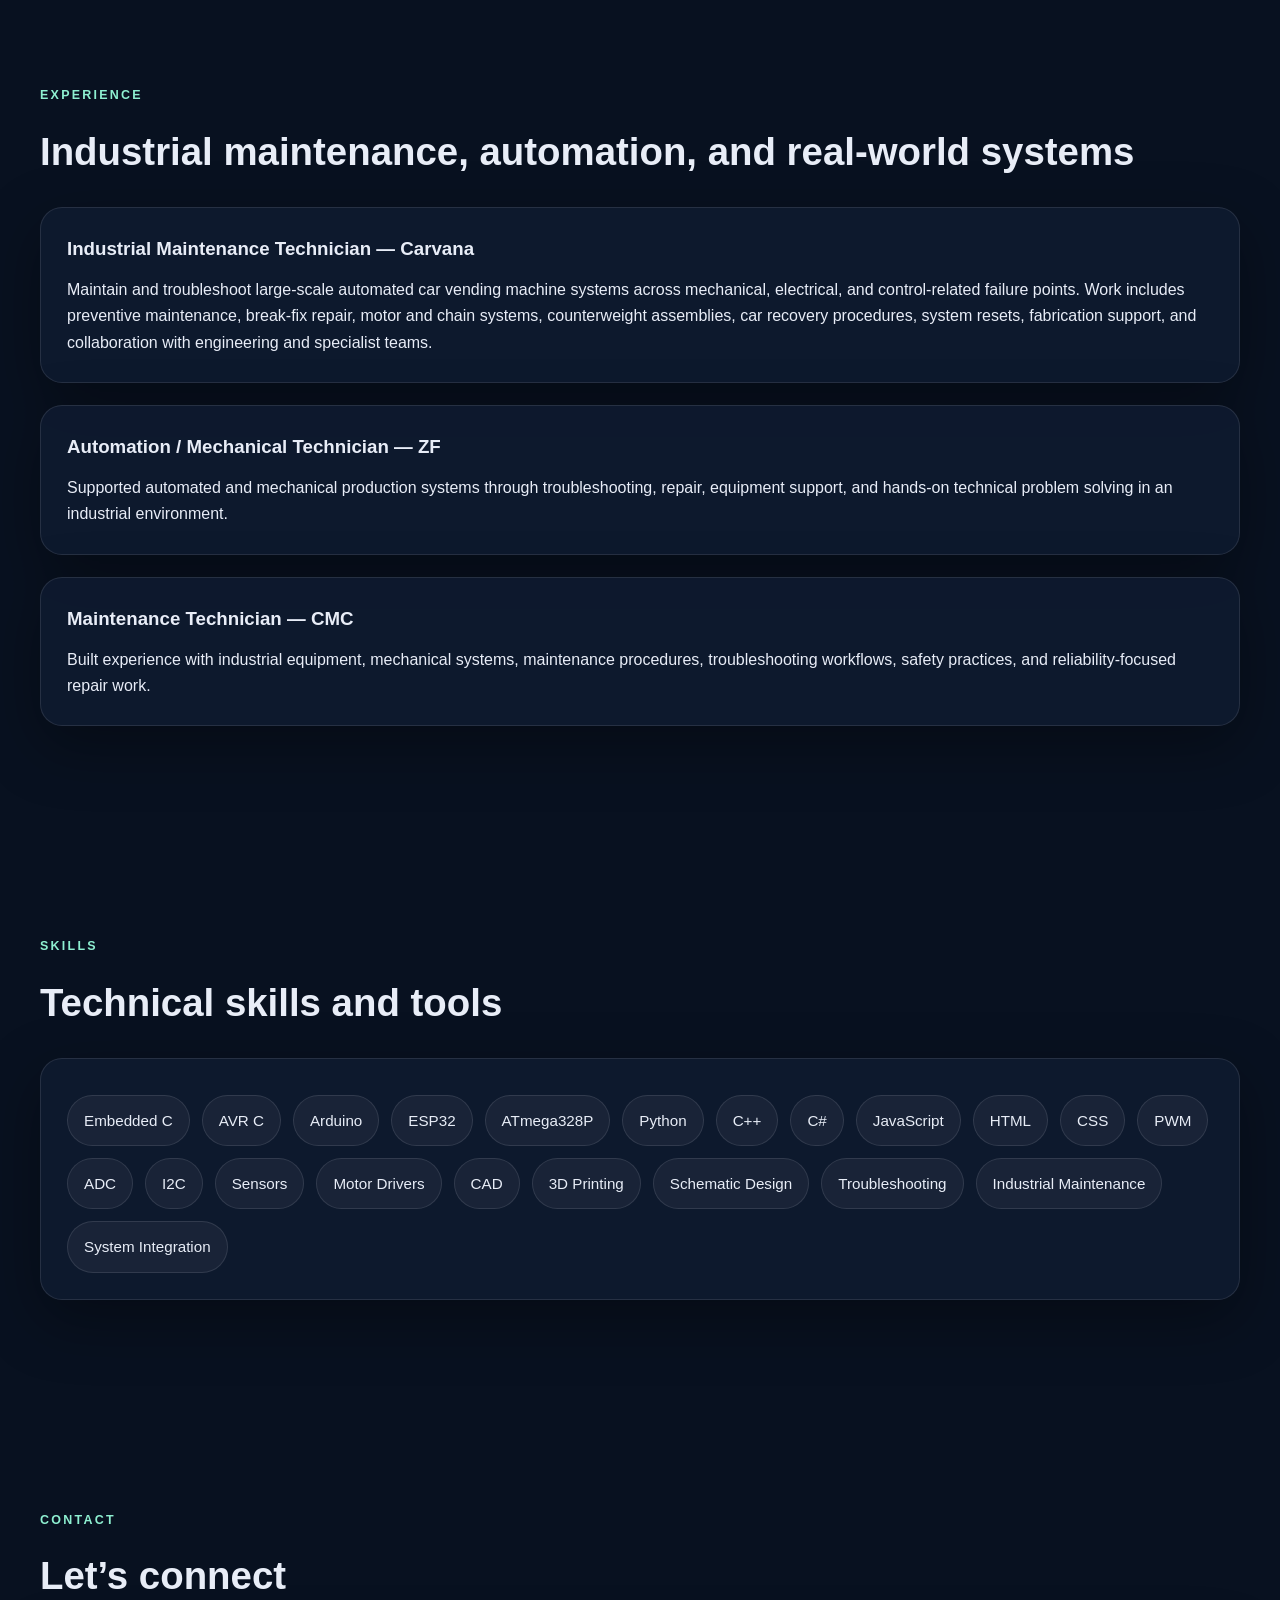
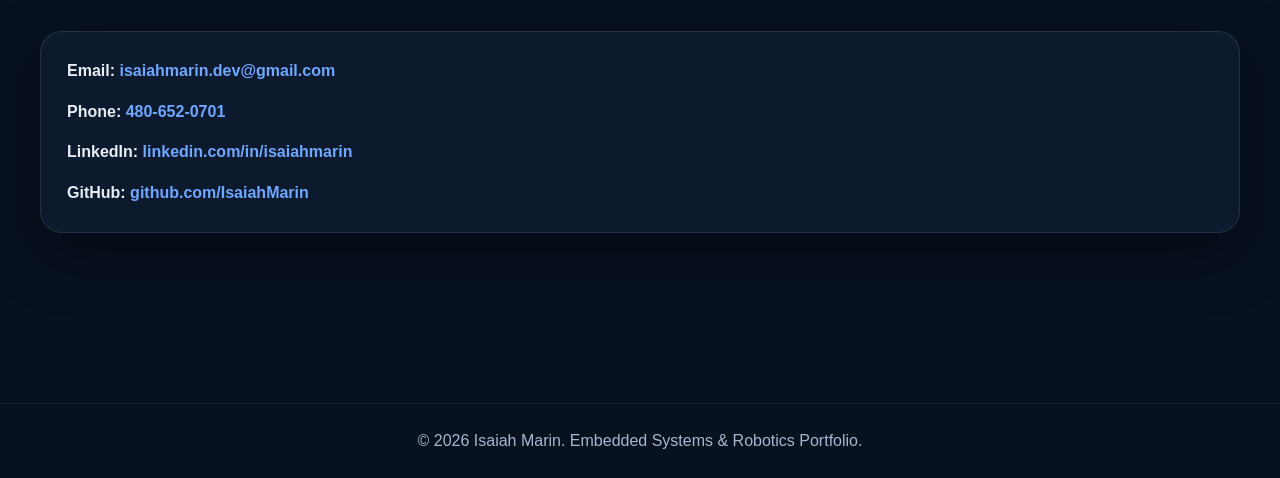
==== commit b292fc62: "Grad/Changes Changed the entire website from project-focused to professional portfolio-focused" ====
--- a/index.html
+++ b/index.html
@@ -6,7 +6,7 @@
   <title>Isaiah Marin | Embedded Systems & Robotics Portfolio</title>
   <meta
     name="description"
-    content="Professional portfolio for Isaiah Marin, focused on embedded systems, robotics, automation, hardware integration, and software-supported engineering projects."
+    content="Professional portfolio for Isaiah Marin, focused on embedded systems, robotics, automation, hardware integration, industrial troubleshooting, and software-supported engineering projects."
   />
   <link rel="stylesheet" href="style.css" />
 </head>
@@ -34,11 +34,11 @@
     <section class="hero-content">
       <div class="hero-text fade-in">
         <p class="eyebrow">Embedded Systems • Robotics • Automation</p>
-        <h1>Embedded Systems Engineer & Robotics Developer</h1>
+        <h1>Embedded Systems & Robotics Developer</h1>
         <p class="hero-description">
           I’m Isaiah Marin, a Robotics and Embedded Systems graduate focused on building practical
           hardware and software systems. My work combines embedded programming, electronics,
-          mechanical prototyping, troubleshooting, and system integration to solve real-world problems.
+          mechanical prototyping, automation troubleshooting, and system integration to solve real-world problems.
         </p>
 
         <div class="hero-buttons">
@@ -51,19 +51,20 @@
         <div class="hero-card">
           <h2>Core Strengths</h2>
           <ul>
-            <li>Embedded C / AVR C / Arduino development</li>
+            <li>Embedded C, AVR C, and Arduino development</li>
             <li>Microcontroller-based control systems</li>
             <li>Sensor and actuator integration</li>
+            <li>Motor control, PWM, ADC, and I2C systems</li>
             <li>Automation and industrial troubleshooting</li>
             <li>Mechanical prototyping and 3D-printed systems</li>
-            <li>Python-based technical tools and classifiers</li>
+            <li>Python tools, classifiers, and technical applications</li>
           </ul>
         </div>
 
         <div class="hero-card mini-card">
           <h2>Professional Focus</h2>
           <p>
-            Building reliable embedded systems, automation tools, and robotics prototypes that connect
+            Building reliable embedded systems, robotics prototypes, and automation tools that connect
             software logic to real-world hardware behavior.
           </p>
         </div>
@@ -81,14 +82,15 @@
       <div class="card">
         <p>
           I’m a Robotics and Embedded Systems graduate with hands-on experience in embedded development,
-          industrial maintenance, automation systems, and rapid prototyping. My projects focus on turning
-          technical ideas into working systems through design, wiring, coding, troubleshooting, testing,
-          and iteration.
-        </p>
-        <p>
-          This portfolio highlights projects across embedded control, robotics, assistive devices,
+          industrial maintenance, automation systems, electrical integration, and rapid prototyping. My work
+          focuses on turning technical ideas into working systems through design, wiring, coding,
+          troubleshooting, testing, and iteration.
+        </p>
+        <p>
+          This portfolio highlights projects across embedded control, robotics, assistive automation,
           inspection systems, agricultural monitoring, and machine-learning-supported classification.
-          Each project was selected to show practical engineering ability, not just finished visuals.
+          Each project was selected to show practical engineering ability, system-level thinking, and
+          experience solving real technical problems.
         </p>
       </div>
     </section>
@@ -102,13 +104,13 @@
       <div class="project-grid">
         <a class="project-card" href="projects/smart-fan.html">
           <div class="project-image">
-            <img src="images/smart-fan-schematic.png" alt="Smart Temperature-Controlled Desk Fan">
+            <img src="images/smart-fan-schematic.png" alt="Smart Temperature-Controlled Desk Fan schematic">
           </div>
           <div class="project-card-content">
             <h3>Smart Temperature-Controlled Desk Fan</h3>
             <p>
-              AVR-based embedded system using temperature sensing, PWM fan control, servo motion,
-              button input, buzzer feedback, and potentiometer control.
+              AVR-based embedded control system using temperature sensing, PWM fan control, servo motion,
+              button input, buzzer feedback, and potentiometer-based manual control.
             </p>
             <div class="skills-wrap">
               <span class="skill-pill">AVR C</span>
@@ -122,13 +124,13 @@
 
         <a class="project-card" href="projects/harvest-hawk.html">
           <div class="project-image">
-            <img src="images/harvest-hawk-1.jpg" alt="Harvest Hawk">
+            <img src="images/harvest-hawk-1.jpg" alt="Harvest Hawk agricultural robotics system">
           </div>
           <div class="project-card-content">
             <h3>Harvest Hawk</h3>
             <p>
-              Agricultural monitoring system using ESP32-based sensing, environmental data collection,
-              and system-level embedded design.
+              Agricultural robotics and embedded sensing platform using ESP32-based environmental monitoring,
+              I2C sensor integration, and field data collection.
             </p>
             <div class="skills-wrap">
               <span class="skill-pill">ESP32</span>
@@ -142,12 +144,12 @@
 
         <a class="project-card" href="projects/modugrip.html">
           <div class="project-image">
-            <img src="images/modugrip-1.png" alt="ModuGrip">
+            <img src="images/modugrip-1.png" alt="ModuGrip drawer-opening prototype">
           </div>
           <div class="project-card-content">
             <h3>ModuGrip</h3>
             <p>
-              Motorized drawer-opening system using embedded control, custom 3D-printed parts,
+              Motorized drawer-opening assist system using embedded control, custom 3D-printed hardware,
               actuator testing, and mechanical iteration.
             </p>
             <div class="skills-wrap">
@@ -162,13 +164,13 @@
 
         <a class="project-card" href="projects/page-turner.html">
           <div class="project-image">
-            <img src="images/page-turner-1.jpeg" alt="Automated Page Turner">
+            <img src="images/page-turner-1.jpeg" alt="Automated Page Turner prototype">
           </div>
           <div class="project-card-content">
             <h3>Automated Page Turner</h3>
             <p>
-              Assistive embedded prototype focused on motorized page movement, mechanical design,
-              timing control, and prototype testing.
+              Assistive embedded prototype focused on motorized page movement, mechanical grip,
+              timing control, and real-world prototype testing.
             </p>
             <div class="skills-wrap">
               <span class="skill-pill">ESP32</span>
@@ -182,13 +184,13 @@
 
         <a class="project-card" href="projects/pipe-viper.html">
           <div class="project-image">
-            <img src="images/pipe-viper-1.png" alt="Pipe Viper">
+            <img src="images/pipe-viper-1.png" alt="Pipe Viper inspection robot">
           </div>
           <div class="project-card-content">
             <h3>Pipe Viper</h3>
             <p>
-              Compact inspection robot project focused on electrical integration, constrained hardware
-              layout, camera systems, and practical troubleshooting.
+              Compact inspection robot focused on electrical integration, constrained hardware layout,
+              camera-based inspection, and practical robotics troubleshooting.
             </p>
             <div class="skills-wrap">
               <span class="skill-pill">Electrical</span>
@@ -202,13 +204,13 @@
 
         <a class="project-card" href="projects/python-ml.html">
           <div class="project-image">
-            <img src="images/python-project-demo.png" alt="Python Plane Classifier">
+            <img src="images/python-project-demo.png" alt="Python Plane Classifier output demo">
           </div>
           <div class="project-card-content">
             <h3>Python Plane Classifier</h3>
             <p>
-              Python classifier that uses structured input and decision-based logic to identify aircraft
-              categories from radar-related dimensional data.
+              Python machine learning classifier that uses structured radar-style input data and a decision
+              tree model to predict aircraft categories.
             </p>
             <div class="skills-wrap">
               <span class="skill-pill">Python</span>
@@ -231,16 +233,17 @@
       <div class="card">
         <h3>Industrial Maintenance Technician — Carvana</h3>
         <p>
-          Work on large-scale automated car vending machine systems, including preventive maintenance,
-          break-fix repair, mechanical troubleshooting, motor and chain systems, counterweight systems,
-          car recovery procedures, and collaboration with engineering and specialist teams.
+          Maintain and troubleshoot large-scale automated car vending machine systems across mechanical,
+          electrical, and control-related failure points. Work includes preventive maintenance, break-fix repair,
+          motor and chain systems, counterweight assemblies, car recovery procedures, system resets, fabrication
+          support, and collaboration with engineering and specialist teams.
         </p>
       </div>
 
       <div class="card">
         <h3>Automation / Mechanical Technician — ZF</h3>
         <p>
-          Supported automation and mechanical systems through troubleshooting, repair, equipment support,
+          Supported automated and mechanical production systems through troubleshooting, repair, equipment support,
           and hands-on technical problem solving in an industrial environment.
         </p>
       </div>
@@ -249,7 +252,7 @@
         <h3>Maintenance Technician — CMC</h3>
         <p>
           Built experience with industrial equipment, mechanical systems, maintenance procedures,
-          troubleshooting workflows, and reliability-focused repair work.
+          troubleshooting workflows, safety practices, and reliability-focused repair work.
         </p>
       </div>
     </section>
@@ -269,6 +272,7 @@
           <span class="skill-pill">ATmega328P</span>
           <span class="skill-pill">Python</span>
           <span class="skill-pill">C++</span>
+          <span class="skill-pill">C#</span>
           <span class="skill-pill">JavaScript</span>
           <span class="skill-pill">HTML</span>
           <span class="skill-pill">CSS</span>
@@ -279,6 +283,7 @@
           <span class="skill-pill">Motor Drivers</span>
           <span class="skill-pill">CAD</span>
           <span class="skill-pill">3D Printing</span>
+          <span class="skill-pill">Schematic Design</span>
           <span class="skill-pill">Troubleshooting</span>
           <span class="skill-pill">Industrial Maintenance</span>
           <span class="skill-pill">System Integration</span>
--- a/style.css
+++ b/style.css
@@ -55,6 +55,15 @@
   padding-left: 1.2rem;
 }
 
+li {
+  margin-bottom: 8px;
+}
+
+main {
+  padding: 0 24px 40px;
+}
+
+/* Navigation */
 .hero {
   width: 100%;
   padding: 24px 24px 80px;
@@ -62,11 +71,12 @@
 
 .navbar {
   max-width: var(--max-width);
-  margin: 0 auto 64px;
+  margin: 24px auto 64px;
   padding: 18px 22px;
   display: flex;
   align-items: center;
   justify-content: space-between;
+  gap: 16px;
   background: rgba(7, 16, 29, 0.7);
   border: 1px solid var(--border);
   border-radius: 18px;
@@ -81,17 +91,21 @@
   font-size: 1.1rem;
   font-weight: 700;
   letter-spacing: 0.3px;
+  white-space: nowrap;
 }
 
 .nav-links {
   display: flex;
   gap: 24px;
   align-items: center;
+  flex-wrap: wrap;
+  justify-content: flex-end;
 }
 
 .nav-links a {
   color: var(--muted);
   transition: 0.25s ease;
+  font-weight: 600;
 }
 
 .nav-links a:hover {
@@ -109,6 +123,7 @@
   cursor: pointer;
 }
 
+/* Homepage Hero */
 .hero-content {
   max-width: var(--max-width);
   margin: 0 auto;
@@ -149,6 +164,13 @@
   flex-wrap: wrap;
 }
 
+.hero-panel {
+  display: flex;
+  flex-direction: column;
+  gap: 20px;
+}
+
+/* Buttons */
 .btn {
   display: inline-flex;
   align-items: center;
@@ -176,12 +198,7 @@
   color: var(--text);
 }
 
-.hero-panel {
-  display: flex;
-  flex-direction: column;
-  gap: 20px;
-}
-
+/* Cards */
 .hero-card,
 .card,
 .project-card,
@@ -221,10 +238,6 @@
   color: var(--muted);
 }
 
-main {
-  padding: 0 24px 40px;
-}
-
 .section {
   max-width: var(--max-width);
   margin: 0 auto 28px;
@@ -265,6 +278,16 @@
   color: var(--text);
 }
 
+.card a {
+  color: var(--accent);
+  font-weight: 700;
+}
+
+.card a:hover {
+  color: var(--accent-2);
+}
+
+/* Homepage Project Grid */
 .project-grid {
   display: grid;
   grid-template-columns: repeat(2, 1fr);
@@ -312,20 +335,18 @@
   margin-bottom: 16px;
 }
 
-.project-link {
-  color: var(--accent);
-  font-weight: 700;
-}
-
+.project-link,
 .contact-link {
   color: var(--accent);
   font-weight: 700;
 }
 
+/* Skills */
 .skills-wrap {
   display: flex;
   gap: 12px;
   flex-wrap: wrap;
+  margin-top: 10px;
 }
 
 .skill-pill {
@@ -335,6 +356,7 @@
   border: 1px solid var(--border);
   color: var(--text);
   transition: 0.2s ease;
+  font-size: 0.95rem;
 }
 
 .skill-pill:hover {
@@ -342,6 +364,7 @@
   border-color: rgba(110, 168, 255, 0.35);
 }
 
+/* Footer */
 .footer {
   padding: 24px;
   text-align: center;
@@ -349,6 +372,7 @@
   border-top: 1px solid rgba(255, 255, 255, 0.06);
 }
 
+/* Optional Animation */
 .fade-in {
   opacity: 1;
   transform: translateY(0);
@@ -360,14 +384,25 @@
   transform: translateY(0);
 }
 
-/* Project pages */
+/* Project Pages */
 .project-hero {
   margin-bottom: 20px;
+}
+
+.project-hero.card {
+  padding: 32px 26px;
+}
+
+.project-hero h1 {
+  font-size: clamp(2rem, 4vw, 3.5rem);
+  line-height: 1.1;
 }
 
 .project-subtitle {
   color: var(--muted);
   margin-top: 10px;
+  font-size: 1.08rem;
+  max-width: 900px;
 }
 
 .card img {
@@ -380,11 +415,55 @@
   box-shadow: 0 10px 25px rgba(0, 0, 0, 0.3);
 }
 
-.project-hero.card {
-  padding: 32px 26px;
-}
-
-/* Standard large project image blocks */
+/* Project Case Study Layout */
+.project-case-study {
+  display: grid;
+  grid-template-columns: minmax(0, 1fr) 320px;
+  gap: 22px;
+  align-items: start;
+}
+
+.project-main-content {
+  min-width: 0;
+}
+
+.project-sidebar {
+  position: sticky;
+  top: 120px;
+}
+
+.project-sidebar .card {
+  margin-bottom: 22px;
+}
+
+.project-spec-list {
+  list-style: none;
+  padding-left: 0;
+}
+
+.project-spec-list li {
+  display: flex;
+  justify-content: space-between;
+  gap: 14px;
+  padding: 10px 0;
+  border-bottom: 1px solid var(--border);
+}
+
+.project-spec-list li:last-child {
+  border-bottom: none;
+}
+
+.project-spec-label {
+  color: var(--muted);
+  font-weight: 700;
+}
+
+.project-spec-value {
+  color: var(--text);
+  text-align: right;
+}
+
+/* Standard Large Project Image Blocks */
 .project-image-large {
   overflow: hidden;
   border-radius: var(--radius);
@@ -402,7 +481,41 @@
   transform: scale(1.03);
 }
 
-/* Harvest Hawk side-by-side image row */
+/* Project Gallery Grids */
+.project-gallery-grid {
+  display: grid;
+  grid-template-columns: repeat(2, 1fr);
+  gap: 20px;
+  margin-bottom: 22px;
+}
+
+.project-gallery-grid.two-up {
+  grid-template-columns: repeat(2, 1fr);
+}
+
+.project-gallery-grid.three-up {
+  grid-template-columns: repeat(2, 1fr);
+}
+
+.project-gallery-grid .card {
+  margin-bottom: 0;
+  overflow: hidden;
+}
+
+.project-gallery-grid img {
+  width: 100%;
+  height: 260px;
+  object-fit: cover;
+  display: block;
+  border-radius: 12px;
+  transition: transform 0.4s ease;
+}
+
+.project-gallery-grid .card:hover img {
+  transform: scale(1.03);
+}
+
+/* Harvest Hawk Side-By-Side Image Row */
 .harvest-hawk-image-row {
   display: grid;
   grid-template-columns: 1fr 1fr;
@@ -423,7 +536,7 @@
   border-radius: 12px;
 }
 
-/* Buttons / utility */
+/* Scroll Top Button */
 .scroll-top-btn {
   position: fixed;
   right: 22px;
@@ -447,22 +560,72 @@
   justify-content: center;
 }
 
+/* Lightbox */
+.lightbox {
+  position: fixed;
+  top: 0;
+  left: 0;
+  width: 100%;
+  height: 100%;
+  background: rgba(0,0,0,0.85);
+  display: none;
+  align-items: center;
+  justify-content: center;
+  z-index: 999;
+}
+
+.lightbox img {
+  max-width: 90%;
+  max-height: 90%;
+  border-radius: 12px;
+  box-shadow: 0 20px 60px rgba(0,0,0,0.6);
+  cursor: zoom-out;
+}
+
+.expandable-img {
+  cursor: zoom-in;
+  transition: transform 0.25s ease;
+}
+
+.expandable-img:hover {
+  transform: scale(1.02);
+}
+
 /* Responsive */
 @media (max-width: 980px) {
   .hero-content,
-  .project-grid {
+  .project-grid,
+  .project-case-study {
     grid-template-columns: 1fr;
   }
 
   .hero-text h1 {
     max-width: 14ch;
   }
+
+  .project-sidebar {
+    position: static;
+  }
 }
 
 @media (max-width: 760px) {
+  main {
+    padding: 0 16px 32px;
+  }
+
+  .hero {
+    padding: 18px 16px 56px;
+  }
+
   .navbar {
     padding: 16px 18px;
-    margin-bottom: 40px;
+    margin: 16px 16px 40px;
+    top: 10px;
+    align-items: flex-start;
+  }
+
+  .logo {
+    font-size: 1rem;
   }
 
   .menu-toggle {
@@ -489,8 +652,9 @@
     display: flex;
   }
 
-  .hero {
-    padding-top: 18px;
+  .hero-content {
+    min-height: auto;
+    gap: 24px;
   }
 
   .hero-text h1 {
@@ -498,8 +662,23 @@
     max-width: 100%;
   }
 
-  .hero-description {
+  .hero-description,
+  .project-subtitle {
     font-size: 1rem;
+  }
+
+  .section {
+    padding: 48px 0;
+  }
+
+  .card,
+  .objective-card,
+  .hero-card {
+    padding: 22px;
+  }
+
+  .project-hero.card {
+    padding: 26px 22px;
   }
 
   .project-image {
@@ -507,79 +686,60 @@
   }
 
   .project-image-large img {
-    height: 240px;
-  }
-
+    height: auto;
+  }
+
+  .project-gallery-grid,
+  .project-gallery-grid.two-up,
+  .project-gallery-grid.three-up,
   .harvest-hawk-image-row {
     grid-template-columns: 1fr;
   }
 
+  .project-gallery-grid img,
   .image-card-half img {
     height: auto;
   }
-}
-
-/* Lightbox (click to expand image) */
-.lightbox {
-  position: fixed;
-  top: 0;
-  left: 0;
-  width: 100%;
-  height: 100%;
-  background: rgba(0,0,0,0.85);
-  display: none;
-  align-items: center;
-  justify-content: center;
-  z-index: 999;
-}
-
-.lightbox img {
-  max-width: 90%;
-  max-height: 90%;
-  border-radius: 12px;
-  box-shadow: 0 20px 60px rgba(0,0,0,0.6);
-  cursor: zoom-out;
-}
-
-.expandable-img {
-  cursor: zoom-in;
-  transition: transform 0.25s ease;
-}
-
-.expandable-img:hover {
-  transform: scale(1.02);
-}
-
-.project-gallery-grid {
-  display: grid;
-  grid-template-columns: repeat(2, 1fr);
-  gap: 20px;
-  margin-bottom: 22px;
-}
-
-.project-gallery-grid.two-up {
-  grid-template-columns: repeat(2, 1fr);
-}
-
-.project-gallery-grid .card {
-  margin-bottom: 0;
-}
-
-.project-gallery-grid img {
-  width: 100%;
-  height: 260px;
-  object-fit: cover;
-  display: block;
-  border-radius: 12px;
-}
-
-@media (max-width: 760px) {
-  .project-gallery-grid,
-  .project-gallery-grid.two-up {
-    grid-template-columns: 1fr;
-  }
-
-  .project-gallery-grid img {
-    height: auto;
+
+  .project-spec-list li {
+    flex-direction: column;
+    gap: 2px;
+  }
+
+  .project-spec-value {
+    text-align: left;
+  }
+
+  .skill-pill {
+    font-size: 0.9rem;
+    padding: 10px 14px;
+  }
+
+  .btn {
+    width: 100%;
+  }
+
+  .hero-buttons {
+    width: 100%;
+  }
+}
+
+@media (max-width: 420px) {
+  .hero-text h1 {
+    font-size: 2.25rem;
+  }
+
+  .project-hero h1 {
+    font-size: 2rem;
+  }
+
+  .navbar {
+    border-radius: 16px;
+  }
+
+  .card,
+  .objective-card,
+  .hero-card {
+    border-radius: 18px;
   }
 }
